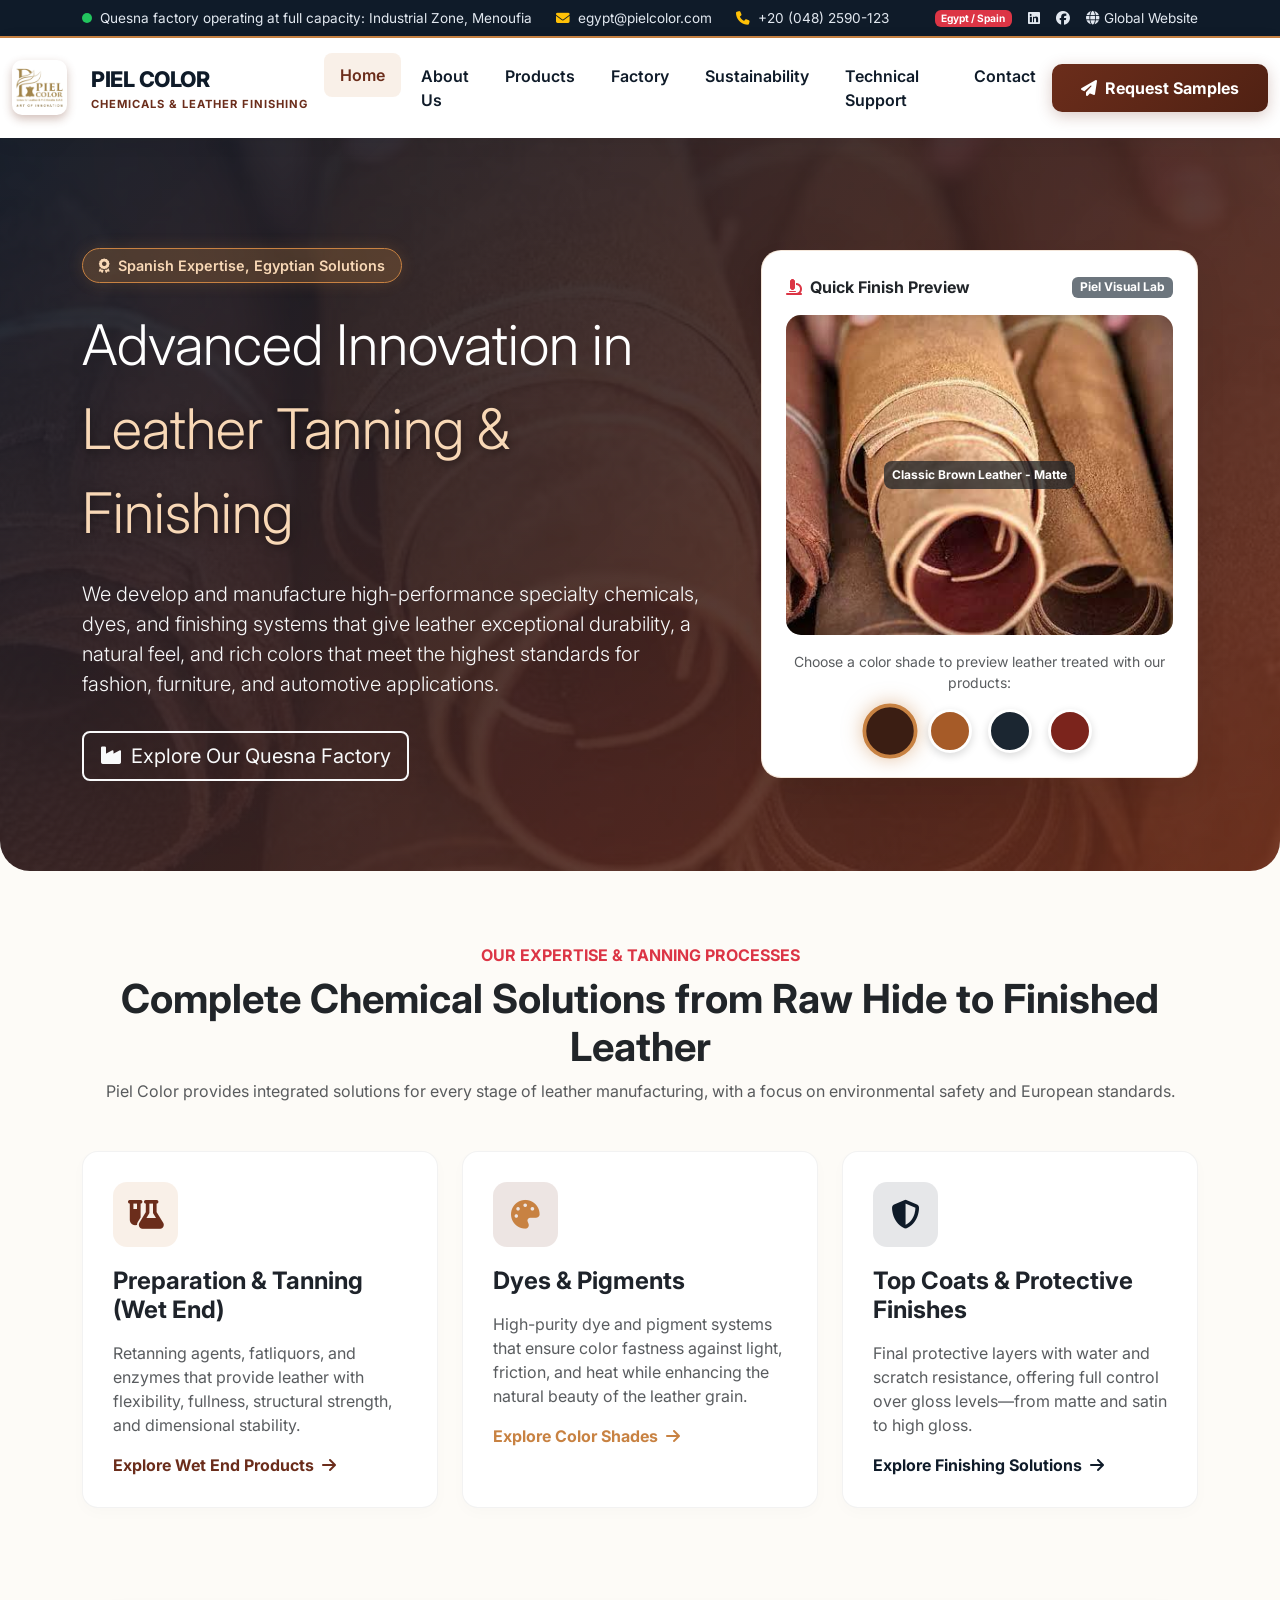
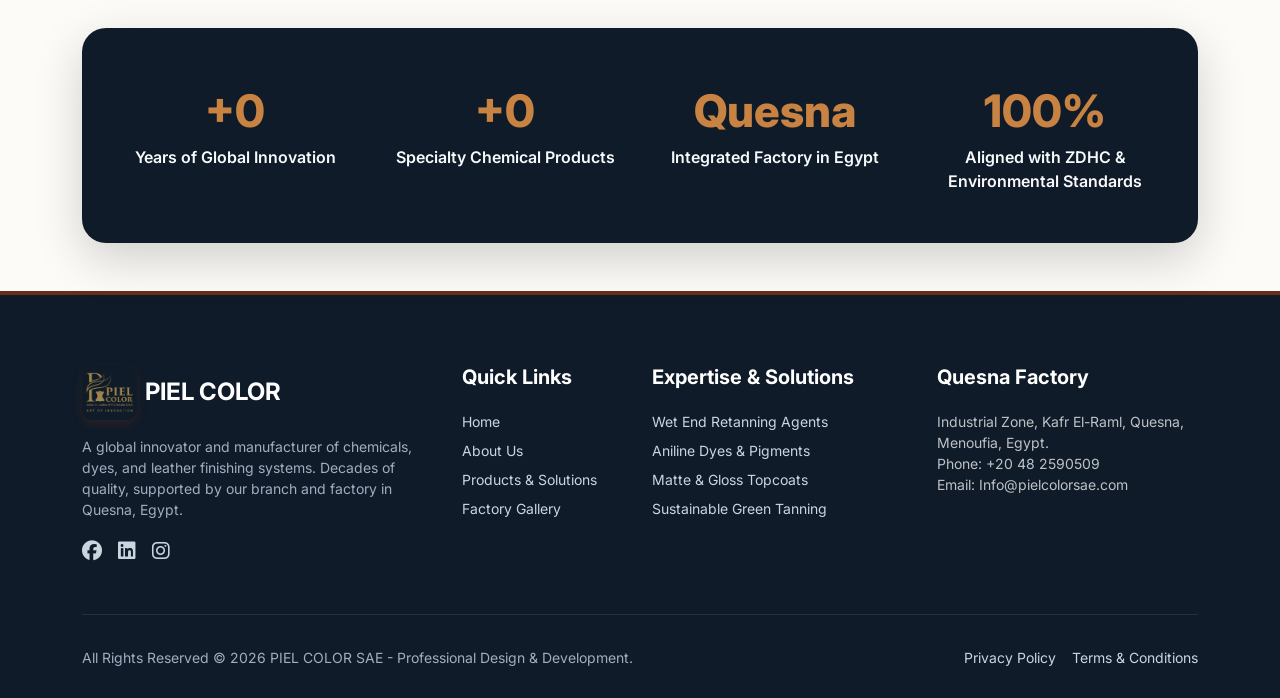
==== index.html @ 583139c1 "Publish" ====
<!DOCTYPE html>
<html lang="en" dir="ltr">
<head>
<meta charset="utf-8"/>
<meta content="width=device-width, initial-scale=1.0" name="viewport"/>
<title>PIEL COLOR | Home</title>
<!-- Bootstrap 5 RTL CSS -->
<link href="https://cdn.jsdelivr.net/npm/bootstrap@5.3.2/dist/css/bootstrap.min.css" rel="stylesheet"/>
<!-- FontAwesome 6 -->
<link href="https://cdnjs.cloudflare.com/ajax/libs/font-awesome/6.4.2/css/all.min.css" rel="stylesheet"/>
<!-- AOS Animation Library CSS -->
<link href="https://cdnjs.cloudflare.com/ajax/libs/aos/2.3.4/aos.css" rel="stylesheet"/>
<link href="Images/logo-lrg.png" rel="icon"/>
<!-- Google Fonts: Inter -->
<link href="https://fonts.googleapis.com" rel="preconnect"/>
<link crossorigin="" href="https://fonts.gstatic.com" rel="preconnect"/>
<link href="https://fonts.googleapis.com/css2?family=Inter:wght@400;500;600;700;800;900&amp;display=swap" rel="stylesheet"/>
<style>
    :root {
      --leather-mahogany: #6B2D1B;
      --leather-tan: #C88242;
      --leather-light-tan: #EEDCC8;
      --navy-dark: #0F1B29;
      --bg-cream: #FDFBF7;
      --bg-card: #FFFFFF;
      --text-dark: #1E232A;
      --text-muted: #5C6573;
    }

    body {
      font-family: 'Inter', sans-serif;
      background-color: var(--bg-cream);
      color: var(--text-dark);
      overflow-x: hidden;
    }

    h1, h2, h3, h4, h5, h6 {
      font-family: 'Inter', sans-serif;
    }

    /* Pulse & Glow Effects */
    .pulse-dot {
      display: inline-block;
      width: 10px;
      height: 10px;
      background-color: #22c55e;
      border-radius: 50%;
      box-shadow: 0 0 0 rgba(34, 197, 94, 0.4);
      animation: pulse 2s infinite;
    }

    @keyframes pulse {
      0% { box-shadow: 0 0 0 0 rgba(34, 197, 94, 0.7); }
      70% { box-shadow: 0 0 0 10px rgba(34, 197, 94, 0); }
      100% { box-shadow: 0 0 0 0 rgba(34, 197, 94, 0); }
    }

    /* Top Utility Bar */
    .top-bar {
      background-color: var(--navy-dark);
      color: #E2E8F0;
      font-size: 0.85rem;
      border-bottom: 2px solid var(--leather-tan);
    }
    .top-bar a {
      color: #E2E8F0;
      text-decoration: none;
      transition: color 0.2s;
    }
    .top-bar a:hover {
      color: var(--leather-tan);
    }

    /* Main Navbar */
    .navbar-piel {
      background-color: rgba(255, 255, 255, 0.95);
      backdrop-filter: blur(10px);
      box-shadow: 0 4px 20px rgba(0, 0, 0, 0.05);
      transition: all 0.3s ease;
    }
    .brand-icon {
      width: 55px;
      height: 55px;
      /*background: linear-gradient(135deg, var(--leather-mahogany), var(--leather-tan));*/
      border-radius: 10px;
      display: flex;
      align-items: center;
      justify-content: center;
      color: #fff;
      font-size: 1.25rem;
      box-shadow: 0 4px 10px rgba(107, 45, 27, 0.3);
      animation: float 3s ease-in-out infinite;
    }

    @keyframes float {
      0%, 100% { transform: translateY(0); }
      50% { transform: translateY(-4px); }
    }

    .brand-title {
      font-weight: 800;
      font-size: 1.35rem;
      color: var(--navy-dark);
      letter-spacing: -0.5px;
    }
    .brand-subtitle {
      font-size: 0.7rem;
      color: var(--leather-mahogany);
      font-weight: 700;
      letter-spacing: 1px;
    }

    .nav-link {
      color: var(--navy-dark) !important;
      font-weight: 600;
      padding: 0.6rem 1rem !important;
      border-radius: 8px;
      transition: all 0.2s ease;
    }
    .nav-link:hover, .nav-link.active-page {
      color: var(--leather-mahogany) !important;
      background-color: rgba(200, 130, 66, 0.12);
      transform: translateY(-1px);
    }

    /* Page Navigation Logic & Smooth Fade Transition */
    .page-section { display: block; }
    .page-section.active {
      display: block;
      opacity: 1;
      transform: translateY(0);
    }

    /* Buttons */
    .btn-leather-primary {
      background: linear-gradient(135deg, var(--leather-mahogany), #502113);
      color: #fff;
      border: none;
      font-weight: 700;
      padding: 0.75rem 1.8rem;
      border-radius: 10px;
      box-shadow: 0 4px 15px rgba(107, 45, 27, 0.25);
      transition: all 0.3s ease;
    }
    .btn-leather-primary:hover {
      background: linear-gradient(135deg, #502113, var(--leather-mahogany));
      color: #fff;
      transform: translateY(-3px) scale(1.02);
      box-shadow: 0 8px 25px rgba(107, 45, 27, 0.4);
    }

    .btn-leather-accent {
      background: linear-gradient(135deg, var(--leather-tan), #a96328);
      color: #fff;
      border: none;
      font-weight: 700;
      padding: 0.75rem 1.8rem;
      border-radius: 10px;
      box-shadow: 0 4px 15px rgba(200, 130, 66, 0.25);
      transition: all 0.3s ease;
    }
    .btn-leather-accent:hover {
      color: #fff;
      transform: translateY(-3px) scale(1.02);
      box-shadow: 0 8px 25px rgba(200, 130, 66, 0.4);
    }

    /* Hero Section */
    .hero-banner {
      background: linear-gradient(135deg, rgba(15, 27, 41, 0.93), rgba(107, 45, 27, 0.88)),
                  url('Images/Pio-Laser-10.jpeg') center/cover no-repeat;
      color: #fff;
      padding: 110px 0 90px;
      border-radius: 0 0 30px 30px;
      position: relative;
    }
    .hero-badge {
      background-color: rgba(200, 130, 66, 0.25);
      border: 1px solid var(--leather-tan);
      color: #F8D8B6;
      padding: 6px 16px;
      border-radius: 50px;
      font-size: 0.9rem;
      font-weight: 600;
      display: inline-block;
      margin-bottom: 20px;
      box-shadow: 0 0 15px rgba(200, 130, 66, 0.2);
    }

    /* Visualizer Tool */
    .visualizer-card {
      background: #FFFFFF;
      border-radius: 20px;
      border: 1px solid rgba(200, 130, 66, 0.2);
      box-shadow: 0 15px 35px rgba(0,0,0,0.06);
      overflow: hidden;
    }
    .visualizer-preview-box {
      height: 320px;
      border-radius: 15px;
      position: relative;
      display: flex;
      align-items: center;
      justify-content: center;
      transition: all 0.5s ease;
      background-size: cover;
      background-position: center;
      box-shadow: inset 0 0 50px rgba(0,0,0,0.4);
    }
    .texture-overlay {
      position: absolute;
      inset: 0;
      border-radius: 15px;
      pointer-events: none;
      mix-blend-mode: overlay;
      opacity: 0.8;
      transition: all 0.4s ease;
    }

    .swatch-btn {
      width: 44px;
      height: 44px;
      border-radius: 50%;
      border: 3px solid #fff;
      box-shadow: 0 3px 8px rgba(0,0,0,0.15);
      cursor: pointer;
      transition: transform 0.25s ease, border-color 0.25s ease, box-shadow 0.25s ease;
    }
    .swatch-btn:hover, .swatch-btn.active {
      transform: scale(1.25);
      border-color: var(--leather-tan);
      box-shadow: 0 0 15px rgba(200, 130, 66, 0.5);
    }

    /* Cards & Hover Animations */
    .custom-card {
      background: var(--bg-card);
      border-radius: 16px;
      border: 1px solid rgba(0,0,0,0.05);
      padding: 30px;
      transition: all 0.35s cubic-bezier(0.165, 0.84, 0.44, 1);
      height: 100%;
      box-shadow: 0 5px 15px rgba(0,0,0,0.02);
    }
    .custom-card:hover {
      transform: translateY(-10px) scale(1.01);
      box-shadow: 0 20px 40px rgba(107, 45, 27, 0.12);
      border-color: rgba(200, 130, 66, 0.4);
    }
    .card-icon {
      width: 65px;
      height: 65px;
      border-radius: 14px;
      background: rgba(200, 130, 66, 0.12);
      color: var(--leather-mahogany);
      display: flex;
      align-items: center;
      justify-content: center;
      font-size: 1.8rem;
      margin-bottom: 20px;
      transition: transform 0.3s ease;
    }
    .custom-card:hover .card-icon {
      transform: rotate(8deg) scale(1.1);
    }

    /* Factory Gallery Specific Styles */
    .gallery-card {
      position: relative;
      border-radius: 16px;
      overflow: hidden;
      cursor: pointer;
      box-shadow: 0 8px 25px rgba(0,0,0,0.06);
      transition: all 0.4s ease;
    }
    .gallery-card img {
      width: 100%;
      height: 260px;
      object-fit: cover;
      transition: transform 0.5s ease;
    }
    .gallery-overlay {
      position: absolute;
      inset: 0;
      background: linear-gradient(to top, rgba(15, 27, 41, 0.9), rgba(15, 27, 41, 0.2));
      opacity: 0;
      transition: opacity 0.4s ease;
      display: flex;
      flex-direction: column;
      justify-content: flex-end;
      padding: 20px;
      color: #fff;
    }
    .gallery-card:hover img {
      transform: scale(1.1);
    }
    .gallery-card:hover .gallery-overlay {
      opacity: 1;
    }

    /* Product & Gallery Filter Badges */
    .filter-btn {
      background: #EFE8DF;
      color: var(--navy-dark);
      border: none;
      padding: 8px 20px;
      border-radius: 30px;
      font-weight: 600;
      margin: 4px;
      transition: all 0.3s ease;
    }
    .filter-btn.active, .filter-btn:hover {
      background: var(--leather-mahogany);
      color: #fff;
      transform: translateY(-2px);
      box-shadow: 0 4px 12px rgba(107, 45, 27, 0.3);
    }

    /* Stats Banner */
    .stats-section {
      background: var(--navy-dark);
      color: #fff;
      border-radius: 24px;
      padding: 50px 30px;
      position: relative;
      overflow: hidden;
    }
    .stats-number {
      font-size: 2.8rem;
      font-weight: 800;
      color: var(--leather-tan);
    }

    /* Factory Location Box */
    .factory-card {
      background: linear-gradient(145deg, #ffffff, #f7f3ee);
      border-left: 6px solid var(--leather-mahogany);
      border-radius: 16px;
      padding: 35px;
      box-shadow: 0 10px 25px rgba(0,0,0,0.04);
    }

    /* Footer */
    footer {
      background-color: var(--navy-dark);
      color: #A0AEC0;
      padding-top: 70px;
      padding-bottom: 30px;
      border-top: 4px solid var(--leather-mahogany);
    }
    footer h5 {
      color: #FFFFFF;
      font-weight: 700;
      margin-bottom: 22px;
    }
    footer a {
      color: #CBD5E0;
      text-decoration: none;
      transition: color 0.2s;
    }
    footer a:hover {
      color: var(--leather-tan);
    }

    /* Toast notification */
    .toast-container {
      position: fixed;
      bottom: 25px;
      left: 25px;
      z-index: 9999;
    }
    /* ================= CERTIFICATIONS ================= */

.certifications-section {
    background: #f8f6f2;
}

.certificate-card {
    height: 100%;
    background: #fff;
    border: 1px solid #eae5dd;
    border-radius: 14px;
    overflow: hidden;
    transition: all .3s ease;
    box-shadow: 0 4px 15px rgba(0, 0, 0, .04);
}

.certificate-card:hover {
    transform: translateY(-7px);
    box-shadow: 0 12px 30px rgba(0, 0, 0, .10);
}

.certificate-image {
    position: relative;
    height: 230px;
    padding: 15px;
    display: flex;
    align-items: center;
    justify-content: center;
    background: #fff;
    overflow: hidden;
}

.certificate-image img {
    width: 100%;
    height: 100%;
    object-fit: contain;
    transition: transform .4s ease;
}

.certificate-card:hover .certificate-image img {
    transform: scale(1.04);
}

.certificate-zoom {
    position: absolute;
    inset: 0;
    margin: auto;
    width: 52px;
    height: 52px;
    border: none;
    border-radius: 50%;
    background: rgba(35, 27, 22, .88);
    color: #fff;
    font-size: 19px;
    display: flex;
    align-items: center;
    justify-content: center;
    opacity: 0;
    transform: scale(.7);
    transition: all .3s ease;
    cursor: pointer;
}

.certificate-card:hover .certificate-zoom {
    opacity: 1;
    transform: scale(1);
}

.certificate-zoom:hover {
    background: #c49a62;
    color: #211b17;
}

.certificate-info {
    padding: 16px 10px;
    text-align: center;
    border-top: 1px solid #f0ede8;
}

.certificate-info h6 {
    color: #4b3022;
    font-weight: 800;
    margin-bottom: 5px;
}

.certificate-info p {
    color: #777;
    font-size: 13px;
    margin: 0;
}

/* ================= LIGHTBOX ================= */

.certificate-lightbox {
    position: fixed;
    inset: 0;
    z-index: 99999;
    background: rgba(15, 12, 10, .94);
    display: flex;
    align-items: center;
    justify-content: center;
    padding: 40px;
    opacity: 0;
    visibility: hidden;
    transition: all .3s ease;
    cursor: zoom-out;
}

.certificate-lightbox.active {
    opacity: 1;
    visibility: visible;
}

.certificate-lightbox img {
    max-width: 90%;
    max-height: 88vh;
    object-fit: contain;
    border-radius: 5px;
    box-shadow: 0 15px 60px rgba(0, 0, 0, .4);
    transform: scale(.9);
    transition: transform .3s ease;
    cursor: default;
}

.certificate-lightbox.active img {
    transform: scale(1);
}

.lightbox-close {
    position: absolute;
    top: 22px;
    right: 28px;
    width: 45px;
    height: 45px;
    border: 1px solid rgba(255,255,255,.3);
    border-radius: 50%;
    background: rgba(255,255,255,.1);
    color: #fff;
    font-size: 22px;
    cursor: pointer;
    transition: all .3s ease;
}

.lightbox-close:hover {
    background: #c49a62;
    color: #211b17;
    transform: rotate(90deg);
}

@media (max-width: 576px) {
    .certificate-image {
        height: 170px;
        padding: 10px;
    }

    .certificate-lightbox {
        padding: 15px;
    }

    .certificate-lightbox img {
        max-width: 100%;
        max-height: 80vh;
    }

    .lightbox-close {
        top: 12px;
        right: 12px;
    }

    .certificate-zoom {
        opacity: 1;
        transform: scale(.85);
        width: 40px;
        height: 40px;
        font-size: 15px;
    }
}
  </style>
</head>
<body>
<div class="toast-container">
<div aria-atomic="true" aria-live="assertive" class="toast align-items-center text-bg-dark border-0 p-2" id="liveToast" role="alert">
<div class="d-flex">
<div class="toast-body text-white" id="toastMessage">
          Options updated successfully.
        </div>
<button aria-label="Close" class="btn-close btn-close-white me-2 m-auto" data-bs-dismiss="toast" type="button"></button>
</div>
</div>
</div>
<div class="top-bar py-2 d-none d-xl-block">
<div class="container d-flex justify-content-between align-items-center">
<div class="d-flex gap-4">
<span><i class="pulse-dot me-1"></i> Quesna factory operating at full capacity: Industrial Zone, Menoufia</span>
<span><i class="fa-solid fa-envelope text-warning me-1"></i> egypt@pielcolor.com</span>
<span><i class="fa-solid fa-phone text-warning me-1"></i> +20 (048) 2590-123</span>
</div>
<div class="d-flex gap-3 align-items-center">
<span class="badge bg-danger">Egypt / Spain</span>
<a href="#"><i class="fa-brands fa-linkedin"></i></a>
<a href="#"><i class="fa-brands fa-facebook"></i></a>
<a href="#"><i class="fa-solid fa-globe"></i> Global Website</a>
</div>
</div>
</div>
<div aria-hidden="true" class="modal fade" id="imageModal" tabindex="-1">
<div class="modal-dialog modal-dialog-centered modal-lg">
<div class="modal-content bg-dark text-white">
<div class="modal-header border-secondary">
<h5 class="modal-title fw-bold" id="imageModalTitle">Image Details</h5>
<button aria-label="Close" class="btn-close btn-close-white" data-bs-dismiss="modal" type="button"></button>
</div>
<div class="modal-body p-0 text-center">
<img alt="Enlarged view" class="img-fluid w-100 style-modal-img" id="imageModalSrc" src=""/>
<div class="p-3 bg-secondary bg-opacity-25 text-start">
<p class="mb-0 text-light opacity-90" id="imageModalDesc">Description goes here...</p>
</div>
</div>
</div>
</div>
</div>
<div aria-hidden="true" class="modal fade" id="tdsModal" tabindex="-1">
<div class="modal-dialog modal-dialog-centered">
<div class="modal-content">
<div class="modal-header bg-dark text-white">
<h5 class="modal-header-title fw-bold" id="tdsTitle">Product Technical Data Sheet</h5>
<button aria-label="Close" class="btn-close btn-close-white" data-bs-dismiss="modal" type="button"></button>
</div>
<div class="modal-body p-4">
<div class="mb-3">
<span class="badge bg-danger" id="tdsCategory">Chemical Category</span>
</div>
<p class="text-muted" id="tdsDescription">Technical product details and applications...</p>
<hr/>
<h6>Standard Specifications:</h6>
<ul class="small text-muted">
<li>Organic content: Aligned with ZDHC requirements</li>
<li>pH level: Balanced for leather processing</li>
<li>Storage: Keep in a dry place away from direct sunlight</li>
</ul>
</div>
<div class="modal-footer">
<button class="btn btn-secondary" data-bs-dismiss="modal" type="button">Close</button>
<button class="btn btn-leather-accent" onclick="showToast('Downloading TDS PDF...')" type="button">Download PDF Catalog</button>
</div>
</div>
</div>
</div>
<div class="certificate-lightbox" id="certificateLightbox">
<button aria-label="Close" class="lightbox-close" onclick="closeCertificate()" type="button">
<i class="fa-solid fa-xmark"></i>
</button>
<img alt="Certificate" id="lightboxCertificateImage" src=""/>
</div>
<script src="https://cdn.jsdelivr.net/npm/bootstrap@5.3.2/dist/js/bootstrap.bundle.min.js"></script>
<script src="https://cdnjs.cloudflare.com/ajax/libs/aos/2.3.4/aos.js"></script>
<script>
    // Initialize AOS Animations
    document.addEventListener('DOMContentLoaded', function() {
      AOS.init({
        duration: 800,
        once: true,
        easing: 'ease-out-quad'
      });
      animateCounters();
    });

    // SPA Section Navigation System with Smooth Fade
    function navigateTo(pageId) {
      const sections = document.querySelectorAll('.page-section');
      sections.forEach(sec => sec.classList.remove('active'));

      const navLinks = document.querySelectorAll('.nav-link');
      navLinks.forEach(link => link.classList.remove('active-page'));

      const targetSection = document.getElementById('page-' + pageId);
      if (targetSection) {
        targetSection.classList.add('active');
        // Refresh AOS animations for newly displayed page
        setTimeout(() => { AOS.refresh(); }, 100);
      }

      const targetNav = document.getElementById('nav-' + pageId);
      if (targetNav) {
        targetNav.classList.add('active-page');
      }

      window.scrollTo({ top: 0, behavior: 'smooth' });

      const navbarCollapse = document.getElementById('pielNavbar');
      if (navbarCollapse.classList.contains('show')) {
        const bsCollapse = new bootstrap.Collapse(navbarCollapse);
        bsCollapse.hide();
      }
    }

    // Quick Preview Swatch Update
    function updateQuickPreview(colorHex, label) {
      const previewBox = document.getElementById('quickPreviewBox');
      const labelBox = document.getElementById('quickPreviewLabel');
      previewBox.style.backgroundColor = colorHex;
      labelBox.innerText = label;
    }

    // Filter Products Catalog
    function filterProducts(category, btnElement) {
      const buttons = document.querySelectorAll('#page-products .filter-btn');
      buttons.forEach(b => b.classList.remove('active'));
      btnElement.classList.add('active');

      const items = document.querySelectorAll('.product-item');
      items.forEach(item => {
        if (category === 'all' || item.classList.contains(category)) {
          item.style.display = 'block';
        } else {
          item.style.display = 'none';
        }
      });
    }

    // Filter Factory Gallery Items
    function filterGallery(category, btnElement) {
      const buttons = document.querySelectorAll('#page-gallery .filter-btn');
      buttons.forEach(b => b.classList.remove('active'));
      btnElement.classList.add('active');

      const items = document.querySelectorAll('.gallery-item');
      items.forEach(item => {
        if (category === 'all' || item.classList.contains(category)) {
          item.style.display = 'block';
        } else {
          item.style.display = 'none';
        }
      });
    }

    // Open Factory Image Modal (Lightbox)
    function openImageModal(imgUrl, title, desc) {
      document.getElementById('imageModalTitle').innerText = title;
      document.getElementById('imageModalSrc').src = imgUrl;
      document.getElementById('imageModalDesc').innerText = desc;
      
      const modal = new bootstrap.Modal(document.getElementById('imageModal'));
      modal.show();
    }

    // Open TDS Modal
    function openTdsModal(title, category, description) {
      document.getElementById('tdsTitle').innerText = 'Product Technical Data Sheet (TDS): ' + title;
      document.getElementById('tdsCategory').innerText = category;
      document.getElementById('tdsDescription').innerText = description;
      
      const modal = new bootstrap.Modal(document.getElementById('tdsModal'));
      modal.show();
    }



    function selectColor(element) {
      document.querySelectorAll('#colorSwatches .swatch-btn').forEach(btn => btn.classList.remove('active'));
      element.classList.add('active');
      
      currentSelectedColorHex = element.getAttribute('data-color');
      currentSelectedColorName = element.getAttribute('data-color-name');
      document.getElementById('selectedColorName').innerText = currentSelectedColorName;

      updateVisualizer();
    }

    function updateVisualizer() {
      const appSelect = document.getElementById('appSelect');
      const appText = appSelect.options[appSelect.selectedIndex].text;
      
      const finishType = document.querySelector('input[name="finishType"]:checked').value;
      
      const mainBox = document.getElementById('mainVisualizerBox');
      const overlay = document.getElementById('visualizerOverlay');
      const tag = document.getElementById('previewTag');
      const titleDisplay = document.getElementById('visualizerTitleDisplay');
      const descDisplay = document.getElementById('visualizerDescDisplay');
      const recipeList = document.getElementById('recommendedRecipe');

      mainBox.style.backgroundColor = currentSelectedColorHex;

      if (finishType === 'matte') {
        overlay.style.background = 'linear-gradient(135deg, rgba(0,0,0,0.2), rgba(0,0,0,0.5))';
        tag.innerText = appText + ' - Matte';
        descDisplay.innerText = 'Treated with AQUADERM MATT to create a smooth, velvety leather surface with fingerprint resistance.';
        recipeList.innerHTML = `
          <li>Dye: PIELCOLOR DYE HIGH-PENETRATION</li>
          <li>Topcoat: AQUADERM MATT COAT 50</li>
          <li>Note: Excellent abrasion protection.</li>
        `;
      } else if (finishType === 'satin') {
        overlay.style.background = 'linear-gradient(135deg, rgba(255,255,255,0.15), rgba(0,0,0,0.3))';
        tag.innerText = appText + ' - Natural Satin';
        descDisplay.innerText = 'Treated with SATIN-FINISH B-20 to provide a refined natural feel with a soft light reflection.';
        recipeList.innerHTML = `
          <li>Dye: PIELCOLOR ANILINE DYE</li>
          <li>Topcoat: SATIN-FINISH B-20</li>
          <li>Note: A natural, organic appearance for premium leather.</li>
        `;
      } else if (finishType === 'gloss') {
        overlay.style.background = 'linear-gradient(135deg, rgba(255,255,255,0.45), rgba(0,0,0,0.1))';
        tag.innerText = appText + ' - High Gloss';
        descDisplay.innerText = 'Treated with HIGH-GLOSS POLYURETHANE to deliver a crystal-like shine for footwear and handbags.';
        recipeList.innerHTML = `
          <li>Dye: PIELCOLOR HIGH-COVER PIGMENT</li>
          <li>Topcoat: PIEL-GLOSS FINISH HIGH</li>
          <li>Note: Exceptional gloss without cracking.</li>
        `;
      }

      titleDisplay.innerText = 'Leather ' + appText.split(' ')[0] + ' - ' + currentSelectedColorName;
    }

    // Counter Animation Logic for Stats Banner
    function animateCounters() {
      const counters = document.querySelectorAll('.stats-number[data-target]');
      counters.forEach(counter => {
        const target = +counter.getAttribute('data-target');
        let count = 0;
        const speed = target / 50;
        const updateCount = () => {
          count += speed;
          if (count < target) {
            counter.innerText = '+' + Math.ceil(count);
            setTimeout(updateCount, 30);
          } else {
            counter.innerText = '+' + target;
          }
        };
        updateCount();
      });
    }

    // Form Submission Handler
    function handleFormSubmit(e) {
      e.preventDefault();
      showToast('Thank you for contacting us! Your request has been successfully sent to the Quesna factory technical support team. We will contact you soon.');
      document.getElementById('contactForm').reset();
    }

    // Show Toast Notification
    function showToast(message) {
      document.getElementById('toastMessage').innerText = message;
      const toastEl = document.getElementById('liveToast');
      const toast = new bootstrap.Toast(toastEl);
      toast.show();
    }

    function openCertificate(button) {
    const image = button.closest('.certificate-image').querySelector('img');

    const lightbox = document.getElementById('certificateLightbox');
    const lightboxImage = document.getElementById('lightboxCertificateImage');

    lightboxImage.src = image.src;
    lightboxImage.alt = image.alt;

    lightbox.classList.add('active');
    document.body.style.overflow = 'hidden';
}

function closeCertificate() {
    const lightbox = document.getElementById('certificateLightbox');

    lightbox.classList.remove('active');
    document.body.style.overflow = '';
}

// Close when clicking outside the image
document.getElementById('certificateLightbox').addEventListener('click', function (e) {
    if (e.target === this) {
        closeCertificate();
    }
});

// Close using ESC key
document.addEventListener('keydown', function (e) {
    if (e.key === 'Escape') {
        closeCertificate();
    }
});
  </script>
<nav class="navbar navbar-expand-xl navbar-piel sticky-top py-3">
<div class="container-fluid">
<a class="navbar-brand d-flex align-items-center gap-4" href="index.html">
<div class="brand-icon">
<img src="Images/logo-lrg.png" style="width: 55px; height: auto;"/>
</div>
<div class="brand-text">
<div class="brand-title">PIEL COLOR</div>
<div class="brand-subtitle">CHEMICALS &amp; LEATHER FINISHING</div>
</div>
</a>
<button class="navbar-toggler border-0" data-bs-target="#pielNavbar" data-bs-toggle="collapse" type="button">
<span class="navbar-toggler-icon"></span>
</button>
<div class="collapse navbar-collapse" id="pielNavbar">
<ul class="navbar-nav mx-auto mb-2 mb-lg-0 gap-1">
<li class="nav-item">
<a class="nav-link active-page" href="index.html" id="nav-home"  >Home</a>
</li>
<li class="nav-item">
<a class="nav-link" href="about.html" id="nav-about" >About Us</a>
</li>
<li class="nav-item">
<a class="nav-link" href="Our-products.html" id="nav-products" >Products</a>
</li>
<li class="nav-item">
<a class="nav-link" href="gallery.html" id="nav-gallery" >Factory</a>
</li>
<li class="nav-item">
<a class="nav-link" href="sustainability.html" id="nav-sustainability" >Sustainability</a>
</li>
<li class="nav-item">
<a class="nav-link" href="support.html" id="nav-support" >Technical Support</a>
</li>
<li class="nav-item">
<a class="nav-link" href="contact.html" id="nav-contact" >Contact</a>
</li>
</ul>
<div>
<a class="btn btn-leather-primary text-nowrap" href="contact.html" >
<i class="fa-solid fa-paper-plane me-1"></i> Request Samples
</a>
</div>
</div>
</div>
</nav>
<div class="page-section" id="page-home">
<!-- Hero Banner -->
<section class="hero-banner">
<div class="container">
<div class="row align-items-center g-5">
<div class="col-lg-7" data-aos="fade-left" data-aos-duration="1000">
<span class="hero-badge">
<i class="fa-solid fa-award me-1"></i> Spanish Expertise, Egyptian Solutions
            </span>
<h1 class="display-4 fw-extrabold mb-4 lh-base">
              Advanced Innovation in <span style="color: #F8D8B6; text-shadow: 0 2px 10px rgba(0,0,0,0.5);">Leather Tanning &amp; Finishing</span>
</h1>
<p class="lead text-light mb-4 opacity-90 fs-5">
              We develop and manufacture high-performance specialty chemicals, dyes, and finishing systems that give leather exceptional durability, a natural feel, and rich colors that meet the highest standards for fashion, furniture, and automotive applications.
            </p>
<div class="d-flex flex-wrap gap-3 pt-2">
<!--<button class="btn btn-leather-accent btn-lg" onclick="window.location.href='visualizer.html'">
                <i class="fa-solid fa-wand-magic-sparkles me-2"></i>Explore the Color & Effects Lab
              </button>-->
<button class="btn btn-outline-light btn-lg rounded-3 border-2" onclick="window.location.href='gallery.html'">
<i class="fa-solid fa-industry me-2"></i>Explore Our Quesna Factory
              </button>
</div>
</div>
<div class="col-lg-5" data-aos="fade-right" data-aos-duration="1000">
<div class="visualizer-card p-4 text-center">
<div class="d-flex justify-content-between align-items-center mb-3">
<span class="fw-bold text-dark"><i class="fa-solid fa-microscope text-danger me-1"></i> Quick Finish Preview</span>
<span class="badge bg-secondary">Piel Visual Lab</span>
</div>
<div class="visualizer-preview-box mb-3" id="quickPreviewBox" style="background-image: url('Images/Pio-Laser-10.jpeg');">
<div class="badge bg-dark bg-opacity-75 p-2 rounded-3 text-white" id="quickPreviewLabel">Classic Brown Leather - Matte</div>
</div>
<p class="small text-muted mb-3">Choose a color shade to preview leather treated with our products:</p>
<div class="d-flex justify-content-center gap-3">
<div class="swatch-btn active" onclick="updateQuickPreview('#3B1E13', 'Dark Espresso')" style="background: #3B1E13;" title="Dark Espresso"></div>
<div class="swatch-btn" onclick="updateQuickPreview('#A65B28', 'Camel Tan')" style="background: #A65B28;" title="Camel Tan"></div>
<div class="swatch-btn" onclick="updateQuickPreview('#1B2631', 'Premium Carbon Black')" style="background: #1B2631;" title="Premium Carbon Black"></div>
<div class="swatch-btn" onclick="updateQuickPreview('#7B241C', 'Luxury Burgundy')" style="background: #7B241C;" title="Luxury Burgundy"></div>
</div>
</div>
</div>
</div>
</div>
</section>
<!-- Core Specializations -->
<section class="py-5">
<div class="container py-4">
<div class="text-center max-w-700 mx-auto mb-5" data-aos="fade-up">
<span class="text-uppercase fw-bold text-danger">Our Expertise &amp; Tanning Processes</span>
<h2 class="fw-bold display-6 text-dark mt-2">Complete Chemical Solutions from Raw Hide to Finished Leather</h2>
<p class="text-muted fs-6">Piel Color provides integrated solutions for every stage of leather manufacturing, with a focus on environmental safety and European standards.</p>
</div>
<div class="row g-4">
<div class="col-md-4" data-aos="fade-up" data-aos-delay="100">
<div class="custom-card">
<div class="card-icon">
<i class="fa-solid fa-flask-vial"></i>
</div>
<h4 class="fw-bold mb-3">Preparation &amp; Tanning (Wet End)</h4>
<p class="text-muted leading-relaxed">
                Retanning agents, fatliquors, and enzymes that provide leather with flexibility, fullness, structural strength, and dimensional stability.
              </p>
<a class="fw-bold text-decoration-none" href="#" onclick="window.location.href='products.html'" style="color: var(--leather-mahogany);">
                Explore Wet End Products <i class="fa-solid fa-arrow-right ms-1"></i>
</a>
</div>
</div>
<div class="col-md-4" data-aos="fade-up" data-aos-delay="200">
<div class="custom-card">
<div class="card-icon" style="background: rgba(107, 45, 27, 0.12); color: var(--leather-tan);">
<i class="fa-solid fa-palette"></i>
</div>
<h4 class="fw-bold mb-3">Dyes &amp; Pigments</h4>
<p class="text-muted leading-relaxed">
                High-purity dye and pigment systems that ensure color fastness against light, friction, and heat while enhancing the natural beauty of the leather grain.
              </p>
<a class="fw-bold text-decoration-none" href="#" onclick="window.location.href='products.html'" style="color: var(--leather-tan);">
                Explore Color Shades <i class="fa-solid fa-arrow-right ms-1"></i>
</a>
</div>
</div>
<div class="col-md-4" data-aos="fade-up" data-aos-delay="300">
<div class="custom-card">
<div class="card-icon" style="background: rgba(15, 27, 41, 0.1); color: var(--navy-dark);">
<i class="fa-solid fa-shield-halved"></i>
</div>
<h4 class="fw-bold mb-3">Top Coats &amp; Protective Finishes</h4>
<p class="text-muted leading-relaxed">
                Final protective layers with water and scratch resistance, offering full control over gloss levels—from matte and satin to high gloss.
              </p>
<a class="fw-bold text-decoration-none" href="#" onclick="window.location.href='products.html'" style="color: var(--navy-dark);">
                Explore Finishing Solutions <i class="fa-solid fa-arrow-right ms-1"></i>
</a>
</div>
</div>
</div>
</div>
</section>
<!-- Stats Section -->
<section class="container my-5" data-aos="zoom-in">
<div class="stats-section shadow-lg">
<div class="row text-center g-4">
<div class="col-md-3 col-6">
<div class="stats-number" data-target="40">+0</div>
<div class="text-light fw-semibold">Years of Global Innovation</div>
</div>
<div class="col-md-3 col-6">
<div class="stats-number" data-target="600">+0</div>
<div class="text-light fw-semibold">Specialty Chemical Products</div>
</div>
<div class="col-md-3 col-6">
<div class="stats-number">Quesna</div>
<div class="text-light fw-semibold">Integrated Factory in Egypt</div>
</div>
<div class="col-md-3 col-6">
<div class="stats-number">100%</div>
<div class="text-light fw-semibold">Aligned with ZDHC &amp; Environmental Standards</div>
</div>
</div>
</div>
</section>
</div>
<footer>
<div class="container">
<div class="row g-4 mb-5">
<div class="col-lg-4">
<div class="d-flex align-items-center gap-2 mb-3">
<div class="brand-icon">
<img src="Images/logo-lrg.png" style="width: 55px; height: auto;"/>
</div>
<span class="fs-4 fw-bold text-white">PIEL COLOR</span>
</div>
<p class="small leading-relaxed mb-3">
            A global innovator and manufacturer of chemicals, dyes, and leather finishing systems. Decades of quality, supported by our branch and factory in Quesna, Egypt.
          </p>
<div class="d-flex gap-3 fs-5">
<a href="#"><i class="fa-brands fa-facebook"></i></a>
<a href="#"><i class="fa-brands fa-linkedin"></i></a>
<a href="#"><i class="fa-brands fa-instagram"></i></a>
</div>
</div>
<div class="col-lg-2 col-6">
<h5>Quick Links</h5>
<ul class="list-unstyled d-flex flex-column gap-2 small">
<li><a href="#" onclick="navigateTo('home')">Home</a></li>
<li><a href="#" onclick="navigateTo('about')">About Us</a></li>
<li><a href="#" onclick="navigateTo('products')">Products &amp; Solutions</a></li>
<li><a href="#" onclick="navigateTo('gallery')">Factory Gallery</a></li>
</ul>
</div>
<div class="col-lg-3 col-6">
<h5>Expertise &amp; Solutions</h5>
<ul class="list-unstyled d-flex flex-column gap-2 small">
<li><a href="#" onclick="navigateTo('products')">Wet End Retanning Agents</a></li>
<li><a href="#" onclick="navigateTo('products')">Aniline Dyes &amp; Pigments</a></li>
<li><a href="#" onclick="navigateTo('products')">Matte &amp; Gloss Topcoats</a></li>
<li><a href="#" onclick="navigateTo('sustainability')">Sustainable Green Tanning</a></li>
</ul>
</div>
<div class="col-lg-3">
<h5>Quesna Factory</h5>
<p class="small text-light opacity-75">
            Industrial Zone, Kafr El-Raml, Quesna, Menoufia, Egypt.<br/>
            Phone: +20 48 2590509<br/>
            Email: Info@pielcolorsae.com
          </p>
</div>
</div>
<hr class="border-secondary"/>
<div class="d-flex flex-column flex-md-row justify-content-between align-items-center small pt-3">
<div>All Rights Reserved © 2026 PIEL COLOR SAE - Professional Design &amp; Development.</div>
<div class="d-flex gap-3 mt-2 mt-md-0">
<a href="#">Privacy Policy</a>
<a href="#">Terms &amp; Conditions</a>
</div>
</div>
</div>
</footer>
<div class="certificate-lightbox" id="certificateLightbox">
<button aria-label="Close" class="lightbox-close" onclick="closeCertificate()" type="button">
<i class="fa-solid fa-xmark"></i>
</button>
<img alt="Certificate" id="lightboxCertificateImage" src=""/>
</div><script src="https://cdn.jsdelivr.net/npm/bootstrap@5.3.2/dist/js/bootstrap.bundle.min.js"></script><script src="https://cdnjs.cloudflare.com/ajax/libs/aos/2.3.4/aos.js"></script><script>
    // Initialize AOS Animations
    document.addEventListener('DOMContentLoaded', function() {
      AOS.init({
        duration: 800,
        once: true,
        easing: 'ease-out-quad'
      });
      animateCounters();
    });

    // Multi-page navigation: each section now has its own HTML document.
    function navigateTo(pageId) {
      const routes = {'home': 'index.html', 'about': 'about.html', 'products': 'products.html', 'visualizer': 'visualizer.html', 'gallery': 'gallery.html', 'sustainability': 'sustainability.html', 'support': 'support.html', 'contact': 'contact.html'};
      if (routes[pageId]) window.location.href = routes[pageId];
    }

    // Quick Preview Swatch Update
    function updateQuickPreview(colorHex, label) {
      const previewBox = document.getElementById('quickPreviewBox');
      const labelBox = document.getElementById('quickPreviewLabel');
      previewBox.style.backgroundColor = colorHex;
      labelBox.innerText = label;
    }

    // Filter Products Catalog
    function filterProducts(category, btnElement) {
      const buttons = document.querySelectorAll('#page-products .filter-btn');
      buttons.forEach(b => b.classList.remove('active'));
      btnElement.classList.add('active');

      const items = document.querySelectorAll('.product-item');
      items.forEach(item => {
        if (category === 'all' || item.classList.contains(category)) {
          item.style.display = 'block';
        } else {
          item.style.display = 'none';
        }
      });
    }

    // Filter Factory Gallery Items
    function filterGallery(category, btnElement) {
      const buttons = document.querySelectorAll('#page-gallery .filter-btn');
      buttons.forEach(b => b.classList.remove('active'));
      btnElement.classList.add('active');

      const items = document.querySelectorAll('.gallery-item');
      items.forEach(item => {
        if (category === 'all' || item.classList.contains(category)) {
          item.style.display = 'block';
        } else {
          item.style.display = 'none';
        }
      });
    }

    // Open Factory Image Modal (Lightbox)
    function openImageModal(imgUrl, title, desc) {
      document.getElementById('imageModalTitle').innerText = title;
      document.getElementById('imageModalSrc').src = imgUrl;
      document.getElementById('imageModalDesc').innerText = desc;
      
      const modal = new bootstrap.Modal(document.getElementById('imageModal'));
      modal.show();
    }

    // Open TDS Modal
    function openTdsModal(title, category, description) {
      document.getElementById('tdsTitle').innerText = 'Product Technical Data Sheet (TDS): ' + title;
      document.getElementById('tdsCategory').innerText = category;
      document.getElementById('tdsDescription').innerText = description;
      
      const modal = new bootstrap.Modal(document.getElementById('tdsModal'));
      modal.show();
    }

    // Leather Visualizer Lab Logic
    let currentSelectedColorHex = '#4A2311';
    let currentSelectedColorName = 'Dark Chocolate Brown';

    function selectColor(element) {
      document.querySelectorAll('#colorSwatches .swatch-btn').forEach(btn => btn.classList.remove('active'));
      element.classList.add('active');
      
      currentSelectedColorHex = element.getAttribute('data-color');
      currentSelectedColorName = element.getAttribute('data-color-name');
      document.getElementById('selectedColorName').innerText = currentSelectedColorName;

      updateVisualizer();
    }

    function updateVisualizer() {
      const appSelect = document.getElementById('appSelect');
      const appText = appSelect.options[appSelect.selectedIndex].text;
      
      const finishType = document.querySelector('input[name="finishType"]:checked').value;
      
      const mainBox = document.getElementById('mainVisualizerBox');
      const overlay = document.getElementById('visualizerOverlay');
      const tag = document.getElementById('previewTag');
      const titleDisplay = document.getElementById('visualizerTitleDisplay');
      const descDisplay = document.getElementById('visualizerDescDisplay');
      const recipeList = document.getElementById('recommendedRecipe');

      mainBox.style.backgroundColor = currentSelectedColorHex;

      if (finishType === 'matte') {
        overlay.style.background = 'linear-gradient(135deg, rgba(0,0,0,0.2), rgba(0,0,0,0.5))';
        tag.innerText = appText + ' - Matte';
        descDisplay.innerText = 'Treated with AQUADERM MATT to create a smooth, velvety leather surface with fingerprint resistance.';
        recipeList.innerHTML = `
          <li>Dye: PIELCOLOR DYE HIGH-PENETRATION</li>
          <li>Topcoat: AQUADERM MATT COAT 50</li>
          <li>Note: Excellent abrasion protection.</li>
        `;
      } else if (finishType === 'satin') {
        overlay.style.background = 'linear-gradient(135deg, rgba(255,255,255,0.15), rgba(0,0,0,0.3))';
        tag.innerText = appText + ' - Natural Satin';
        descDisplay.innerText = 'Treated with SATIN-FINISH B-20 to provide a refined natural feel with a soft light reflection.';
        recipeList.innerHTML = `
          <li>Dye: PIELCOLOR ANILINE DYE</li>
          <li>Topcoat: SATIN-FINISH B-20</li>
          <li>Note: A natural, organic appearance for premium leather.</li>
        `;
      } else if (finishType === 'gloss') {
        overlay.style.background = 'linear-gradient(135deg, rgba(255,255,255,0.45), rgba(0,0,0,0.1))';
        tag.innerText = appText + ' - High Gloss';
        descDisplay.innerText = 'Treated with HIGH-GLOSS POLYURETHANE to deliver a crystal-like shine for footwear and handbags.';
        recipeList.innerHTML = `
          <li>Dye: PIELCOLOR HIGH-COVER PIGMENT</li>
          <li>Topcoat: PIEL-GLOSS FINISH HIGH</li>
          <li>Note: Exceptional gloss without cracking.</li>
        `;
      }

      titleDisplay.innerText = 'Leather ' + appText.split(' ')[0] + ' - ' + currentSelectedColorName;
    }

    // Counter Animation Logic for Stats Banner
    function animateCounters() {
      const counters = document.querySelectorAll('.stats-number[data-target]');
      counters.forEach(counter => {
        const target = +counter.getAttribute('data-target');
        let count = 0;
        const speed = target / 50;
        const updateCount = () => {
          count += speed;
          if (count < target) {
            counter.innerText = '+' + Math.ceil(count);
            setTimeout(updateCount, 30);
          } else {
            counter.innerText = '+' + target;
          }
        };
        updateCount();
      });
    }

    // Form Submission Handler
    function handleFormSubmit(e) {
      e.preventDefault();
      showToast('Thank you for contacting us! Your request has been successfully sent to the Quesna factory technical support team. We will contact you soon.');
      document.getElementById('contactForm').reset();
    }

    // Show Toast Notification
    function showToast(message) {
      const messageEl = document.getElementById('toastMessage');
      if (!messageEl) return;
      messageEl.innerText = message;
      const toastEl = document.getElementById('liveToast');
      const toast = new bootstrap.Toast(toastEl);
      toast.show();
    }

    function openCertificate(button) {
    const image = button.closest('.certificate-image').querySelector('img');

    const lightbox = document.getElementById('certificateLightbox');
    const lightboxImage = document.getElementById('lightboxCertificateImage');

    lightboxImage.src = image.src;
    lightboxImage.alt = image.alt;

    lightbox.classList.add('active');
    document.body.style.overflow = 'hidden';
}

function closeCertificate() {
    const lightbox = document.getElementById('certificateLightbox');

    lightbox.classList.remove('active');
    document.body.style.overflow = '';
}

// Close when clicking outside the image
document.getElementById('certificateLightbox')?.addEventListener('click', function (e) {
    if (e.target === this) {
        closeCertificate();
    }
});

// Close using ESC key
document.addEventListener('keydown', function (e) {
    if (e.key === 'Escape') {
        closeCertificate();
    }
});
  </script>
</body>
</html>
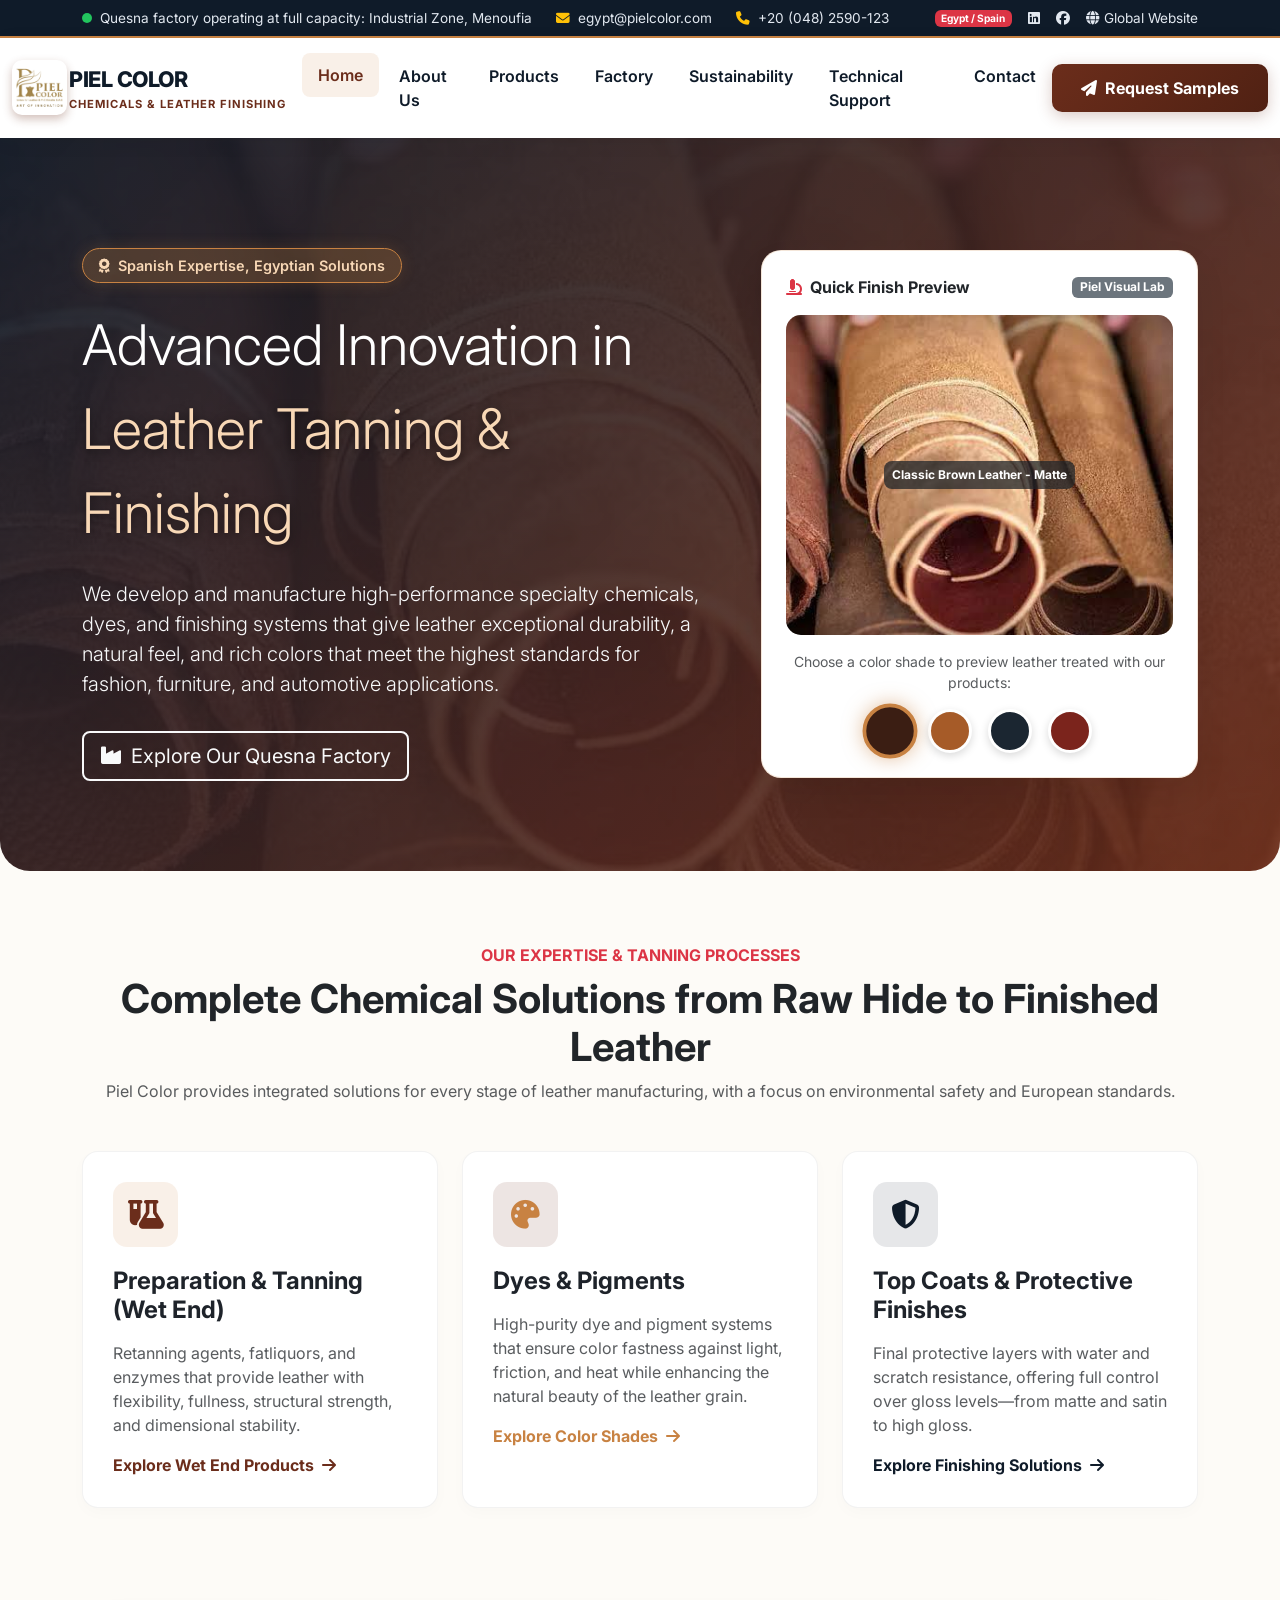
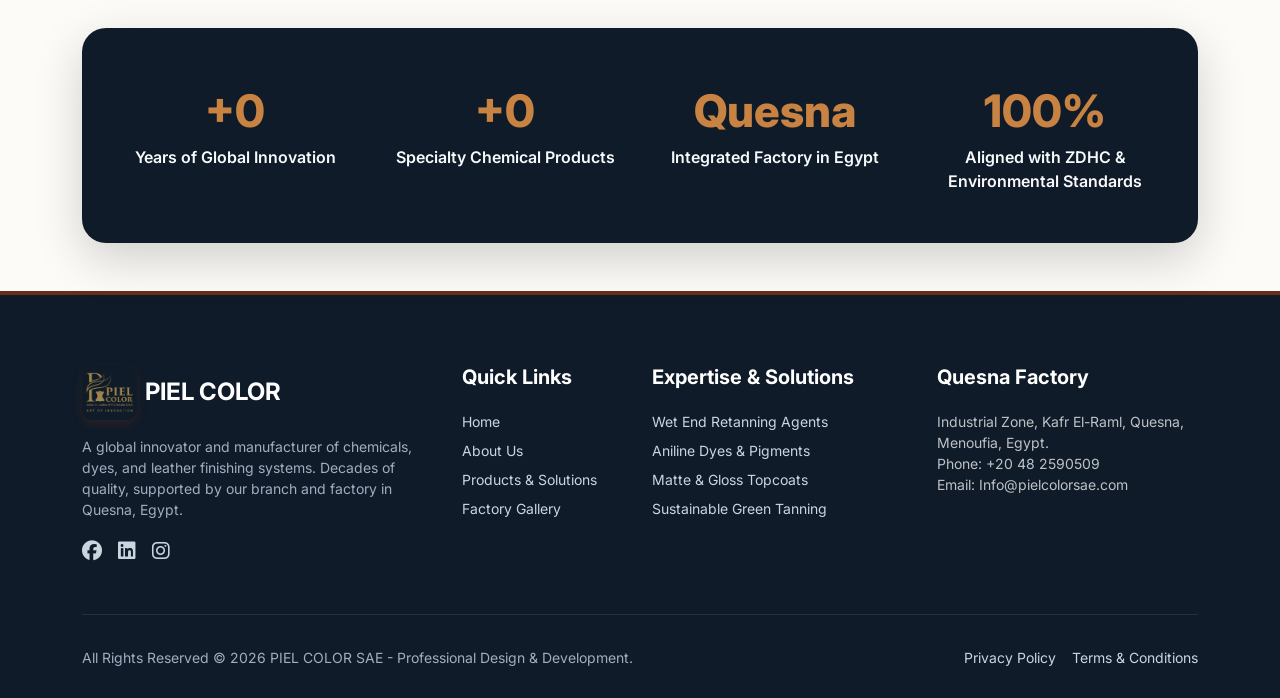
==== commit ca574ecc: "@" ====
--- a/index.html
+++ b/index.html
@@ -856,7 +856,7 @@
   </script>
 <nav class="navbar navbar-expand-xl navbar-piel sticky-top py-3">
 <div class="container-fluid">
-<a class="navbar-brand d-flex align-items-center gap-4" href="index.html">
+<a class="navbar-brand d-flex align-items-center " style="gap:2px" href="index.html">
 <div class="brand-icon">
 <img src="Images/logo-lrg.png" style="width: 55px; height: auto;"/>
 </div>
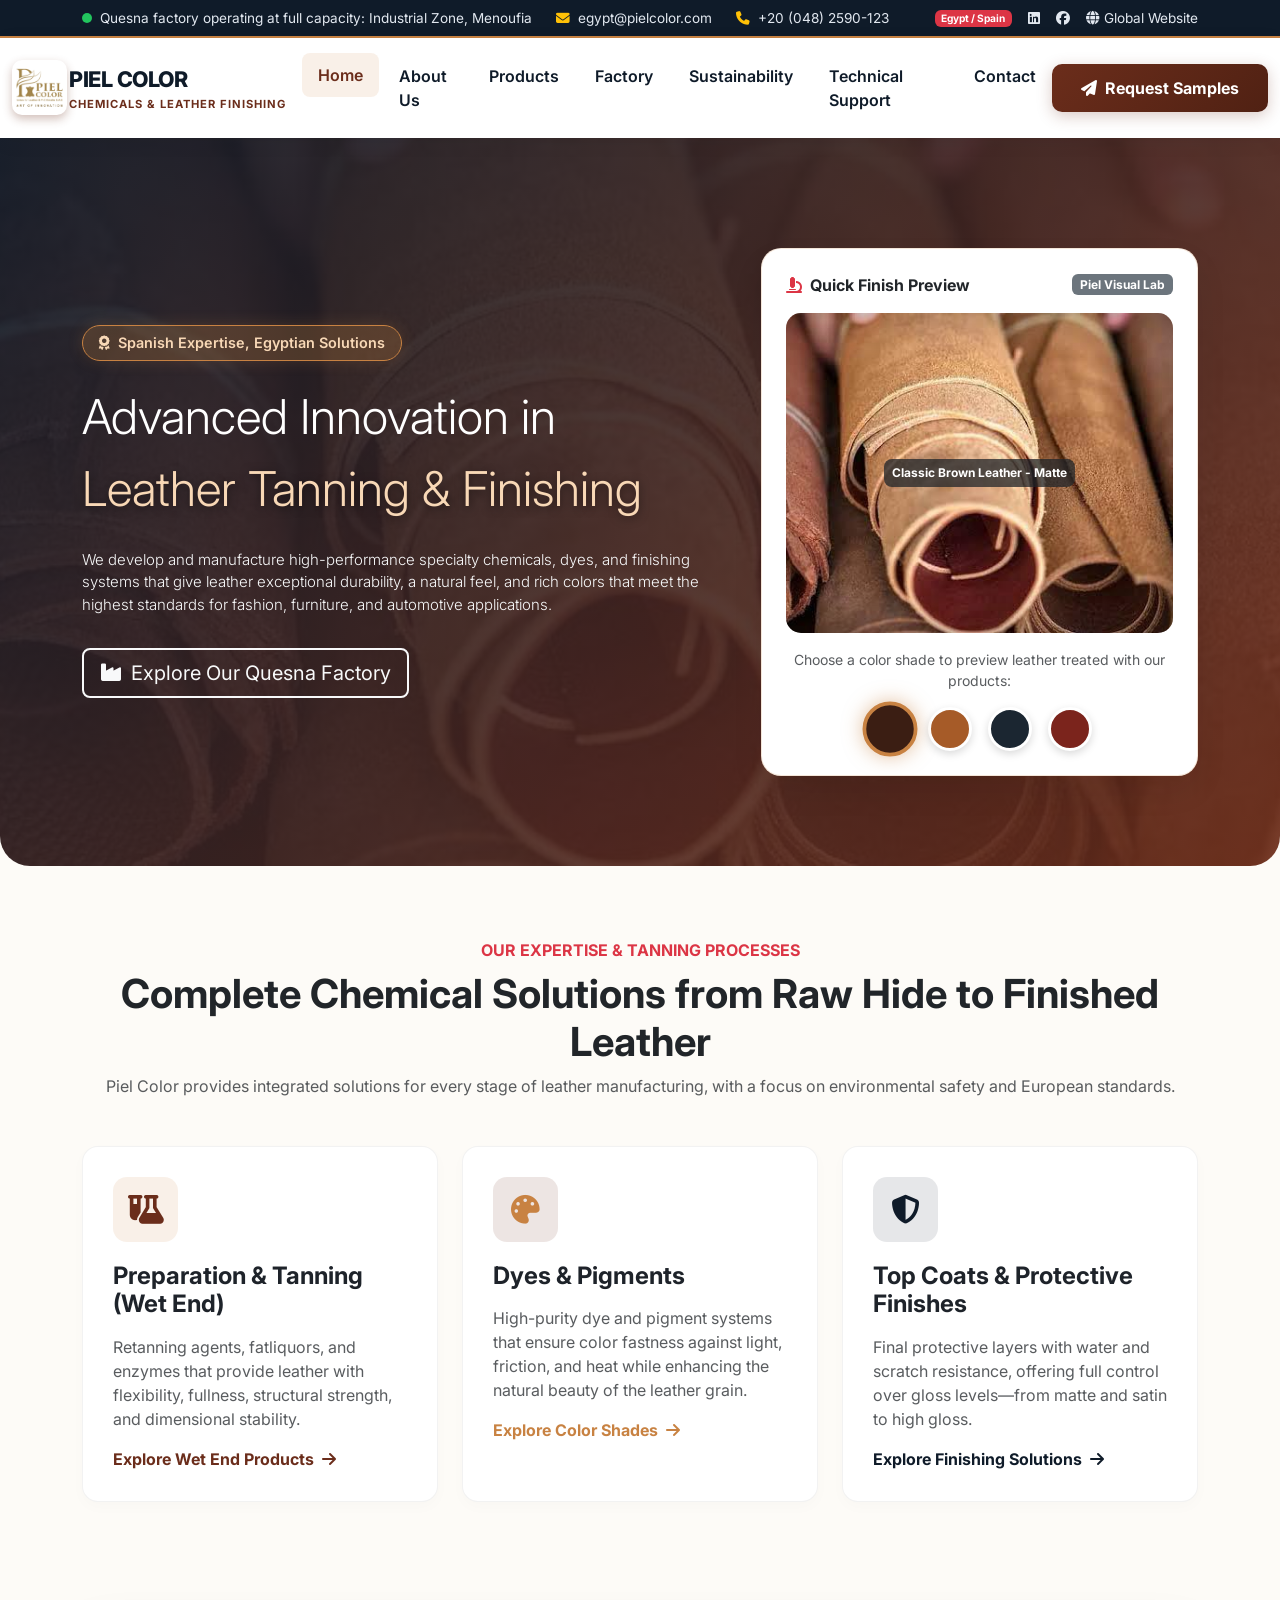
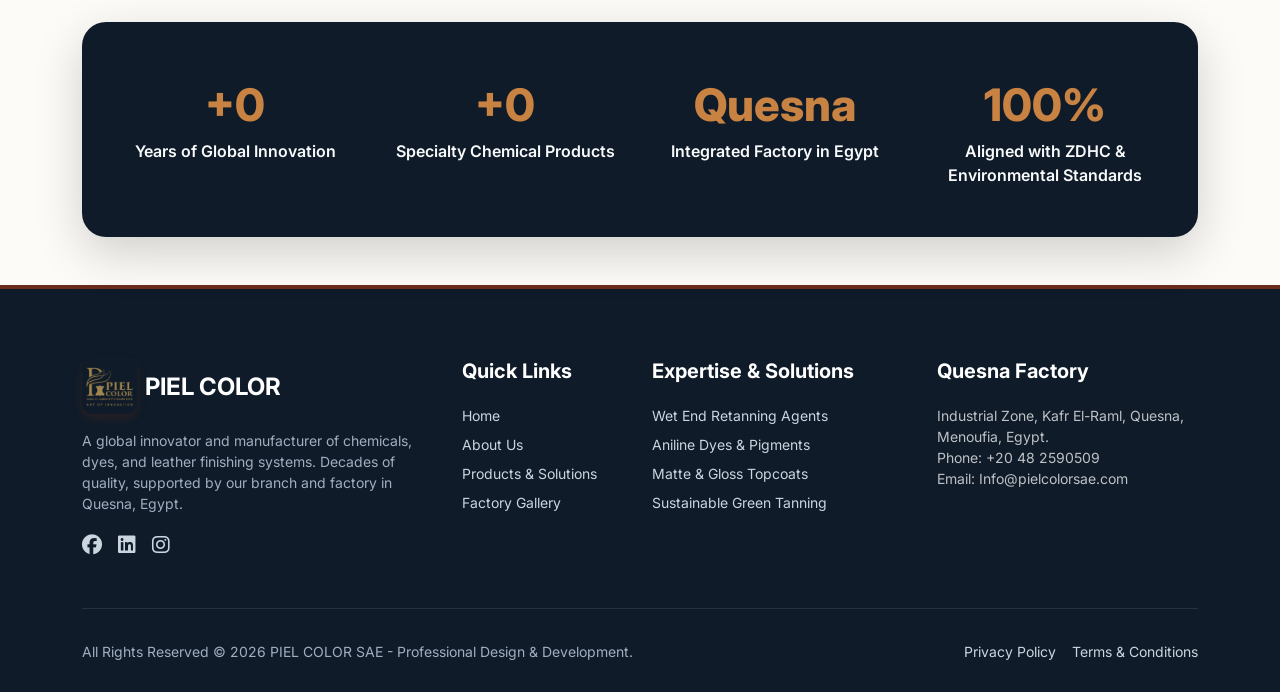
==== commit 47b055a1: "@" ====
--- a/index.html
+++ b/index.html
@@ -909,10 +909,10 @@
 <span class="hero-badge">
 <i class="fa-solid fa-award me-1"></i> Spanish Expertise, Egyptian Solutions
             </span>
-<h1 class="display-4 fw-extrabold mb-4 lh-base">
+<h1 class="display-5 fw-extrabold mb-4 lh-base">
               Advanced Innovation in <span style="color: #F8D8B6; text-shadow: 0 2px 10px rgba(0,0,0,0.5);">Leather Tanning &amp; Finishing</span>
 </h1>
-<p class="lead text-light mb-4 opacity-90 fs-5">
+<p class="lead text-light mb-4 opacity-90" style="font-size: 15px;">
               We develop and manufacture high-performance specialty chemicals, dyes, and finishing systems that give leather exceptional durability, a natural feel, and rich colors that meet the highest standards for fashion, furniture, and automotive applications.
             </p>
 <div class="d-flex flex-wrap gap-3 pt-2">
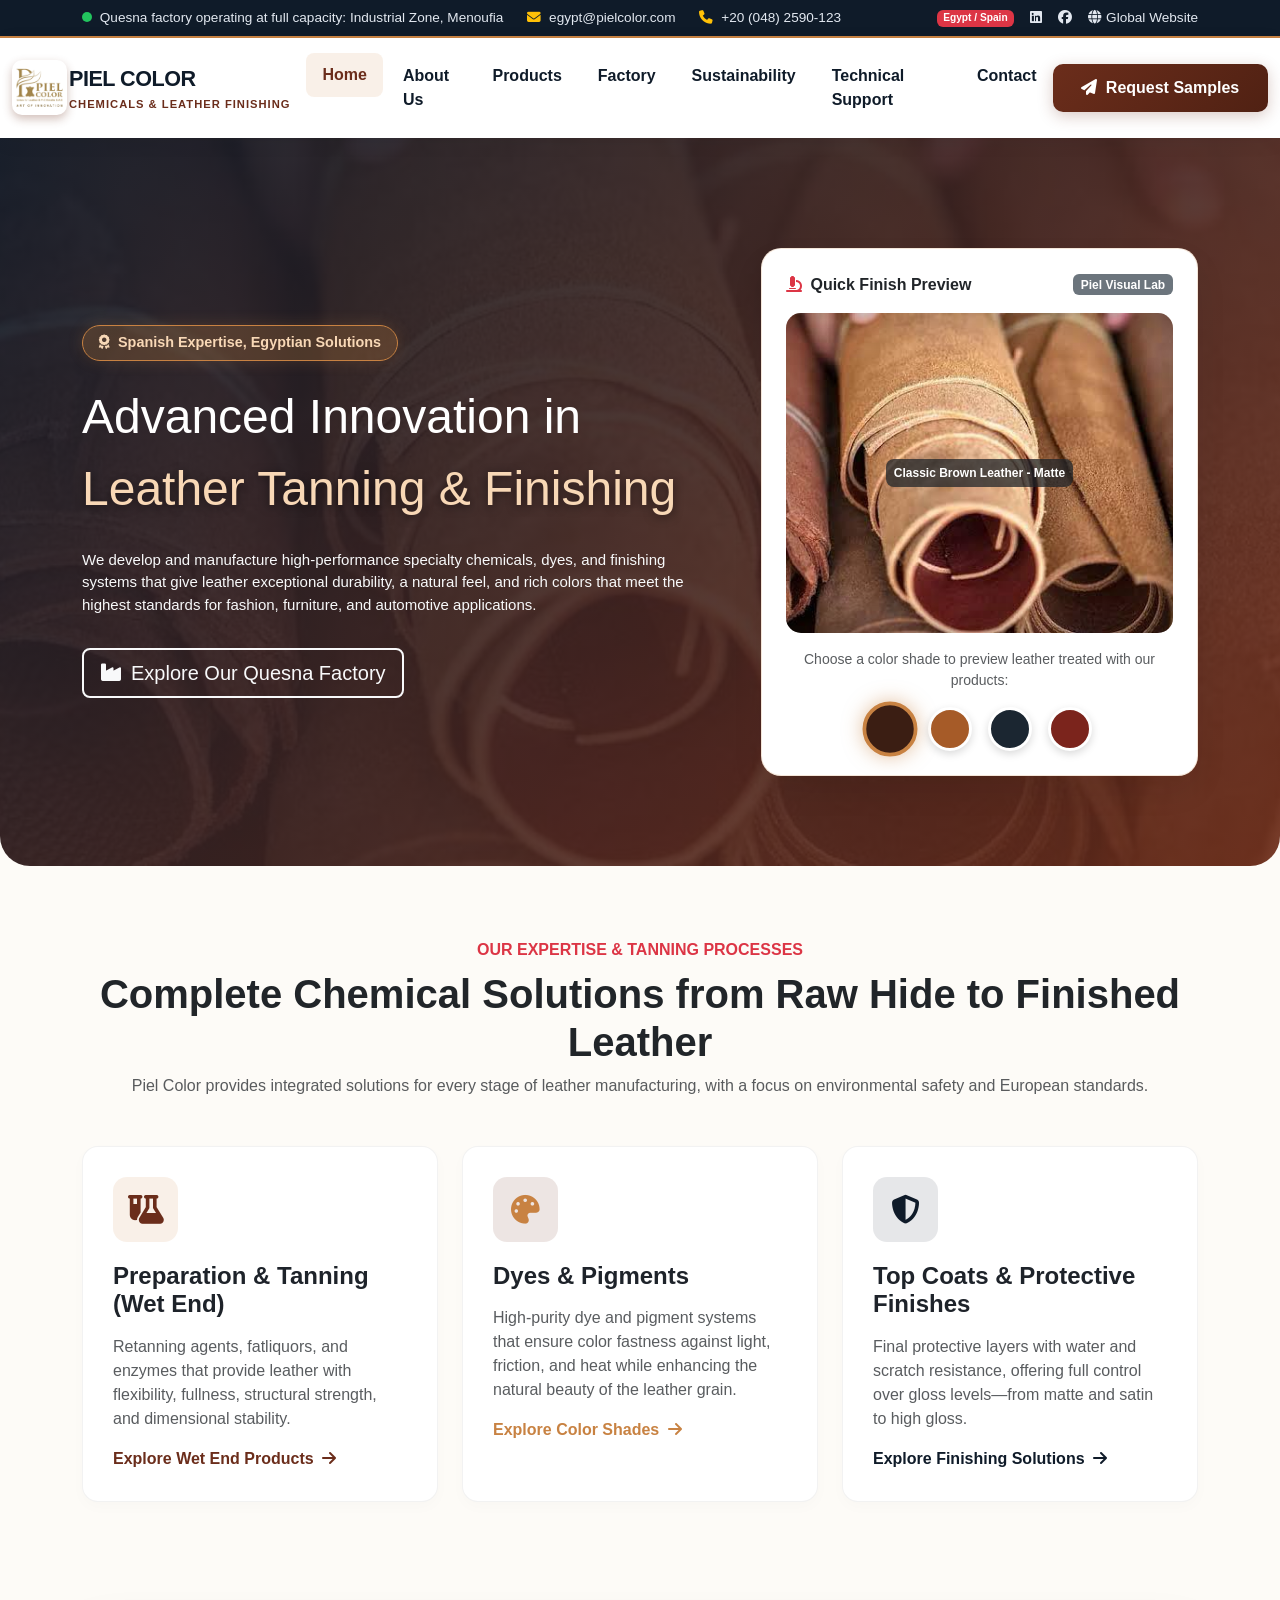
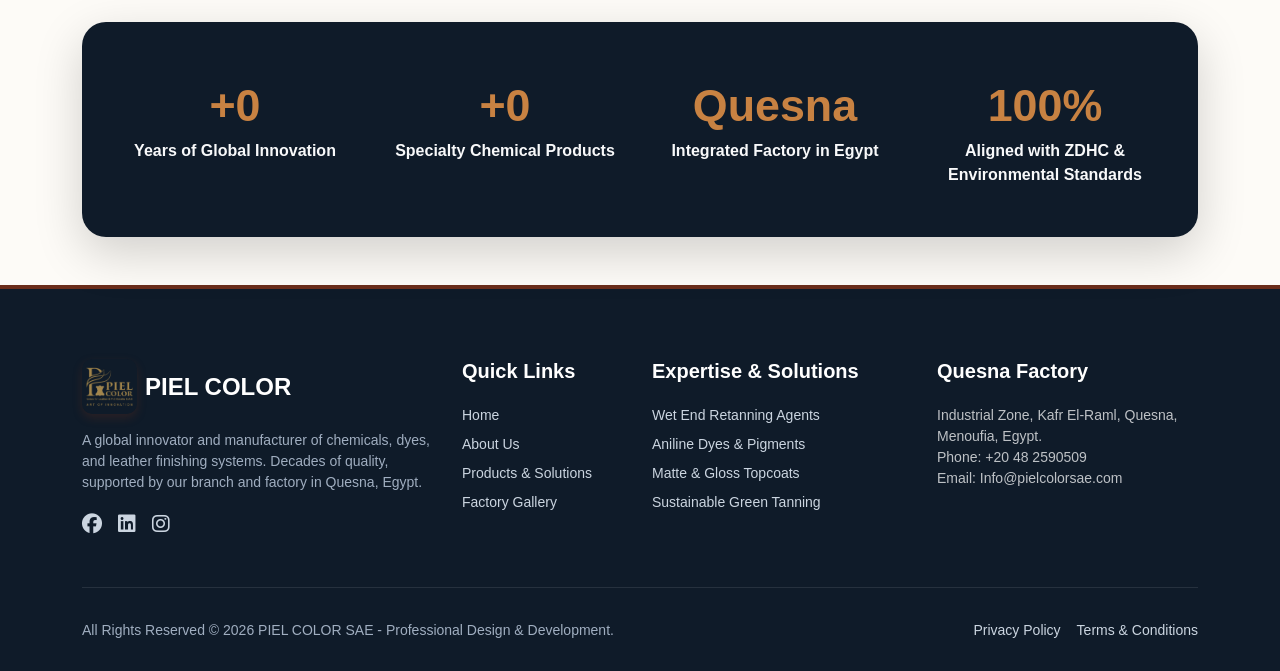
==== commit 7982c777: "@" ====
--- a/index.html
+++ b/index.html
@@ -16,6 +16,12 @@
 <link crossorigin="" href="https://fonts.gstatic.com" rel="preconnect"/>
 <link href="https://fonts.googleapis.com/css2?family=Inter:wght@400;500;600;700;800;900&amp;display=swap" rel="stylesheet"/>
 <style>
+ @font-face {
+    font-family: 'MyCustomFont';
+    src: url('assets/fonts/Fraunces-Italic-VariableFont_SOFT,WONK,opsz,wght.ttf') format('truetype'); /* لو الخط بصيغة woff2 غيرها لـ format('woff2') */
+    font-weight: normal;
+    font-style: normal;
+}
     :root {
       --leather-mahogany: #6B2D1B;
       --leather-tan: #C88242;
@@ -28,14 +34,14 @@
     }
 
     body {
-      font-family: 'Inter', sans-serif;
+      font-family: 'MyCustomFont', sans-serif;
       background-color: var(--bg-cream);
       color: var(--text-dark);
       overflow-x: hidden;
     }
 
     h1, h2, h3, h4, h5, h6 {
-      font-family: 'Inter', sans-serif;
+      font-family: 'MyCustomFont', sans-serif;
     }
 
     /* Pulse & Glow Effects */
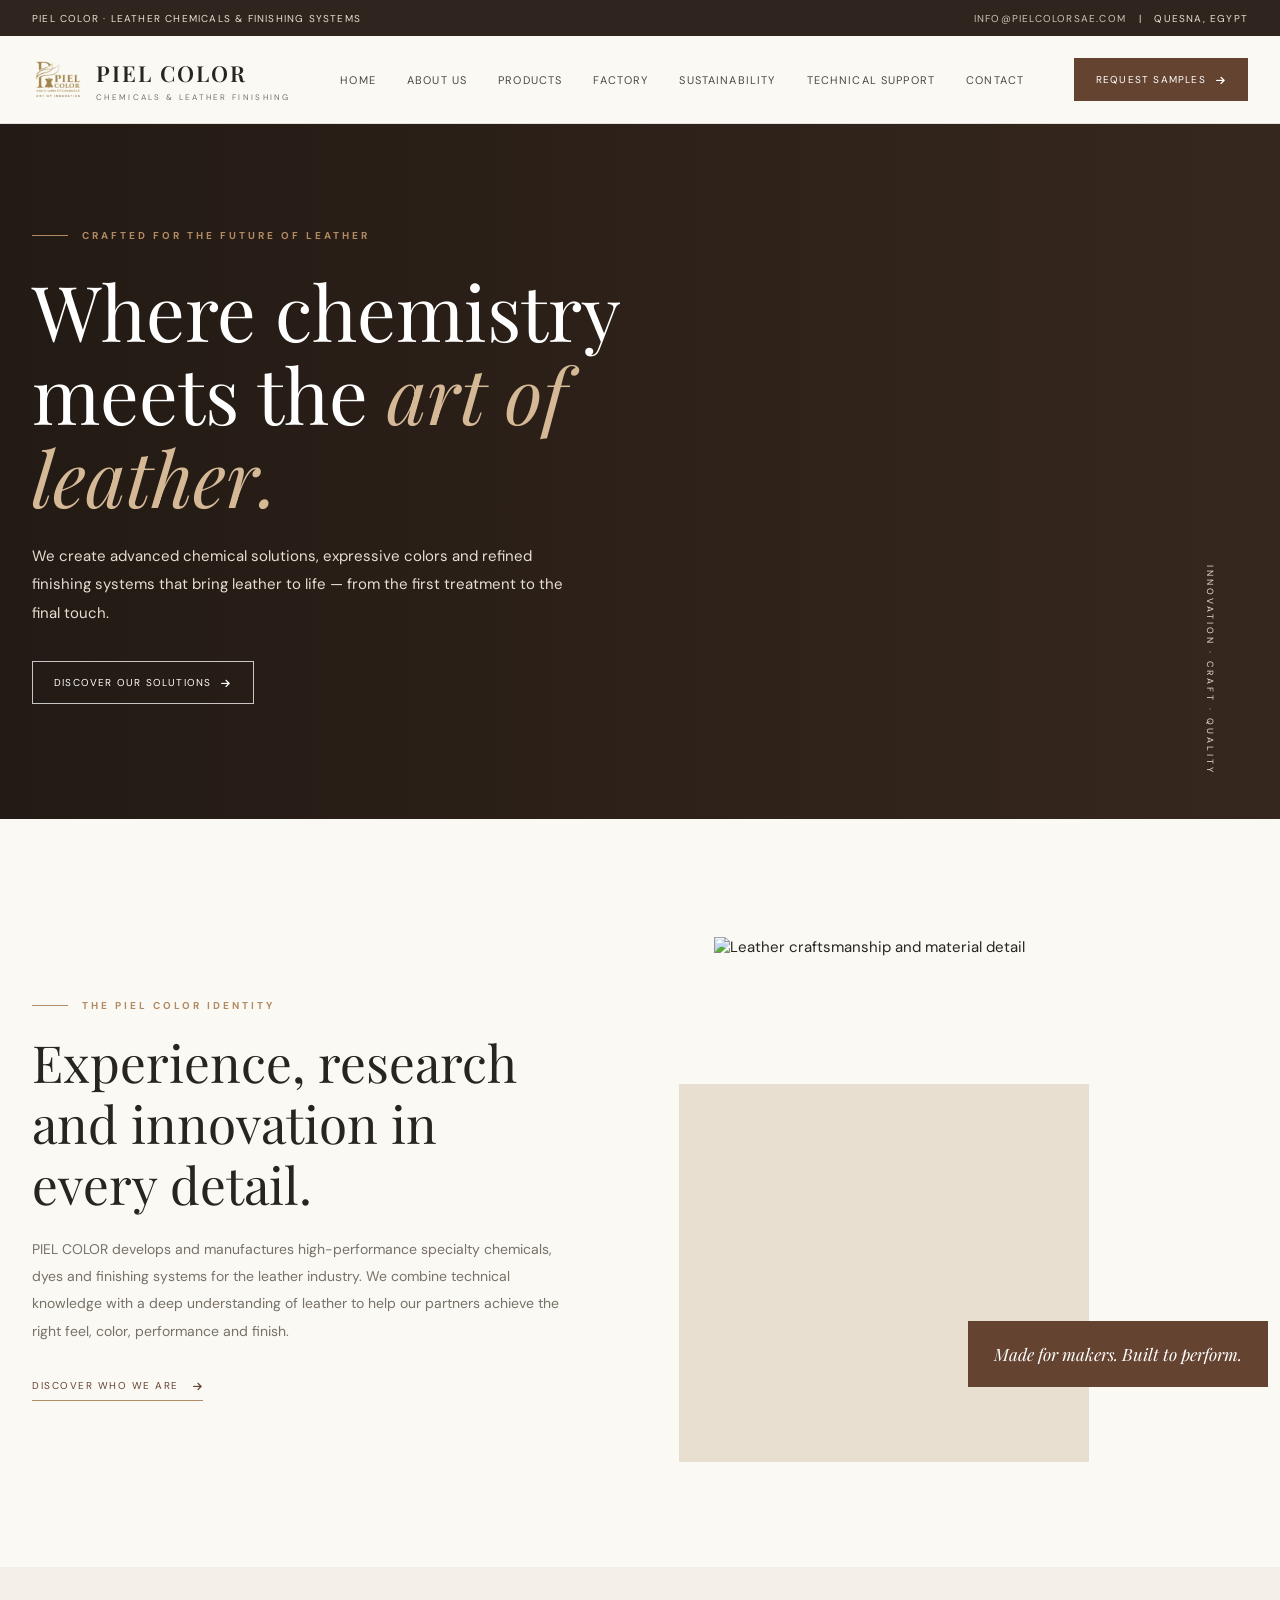
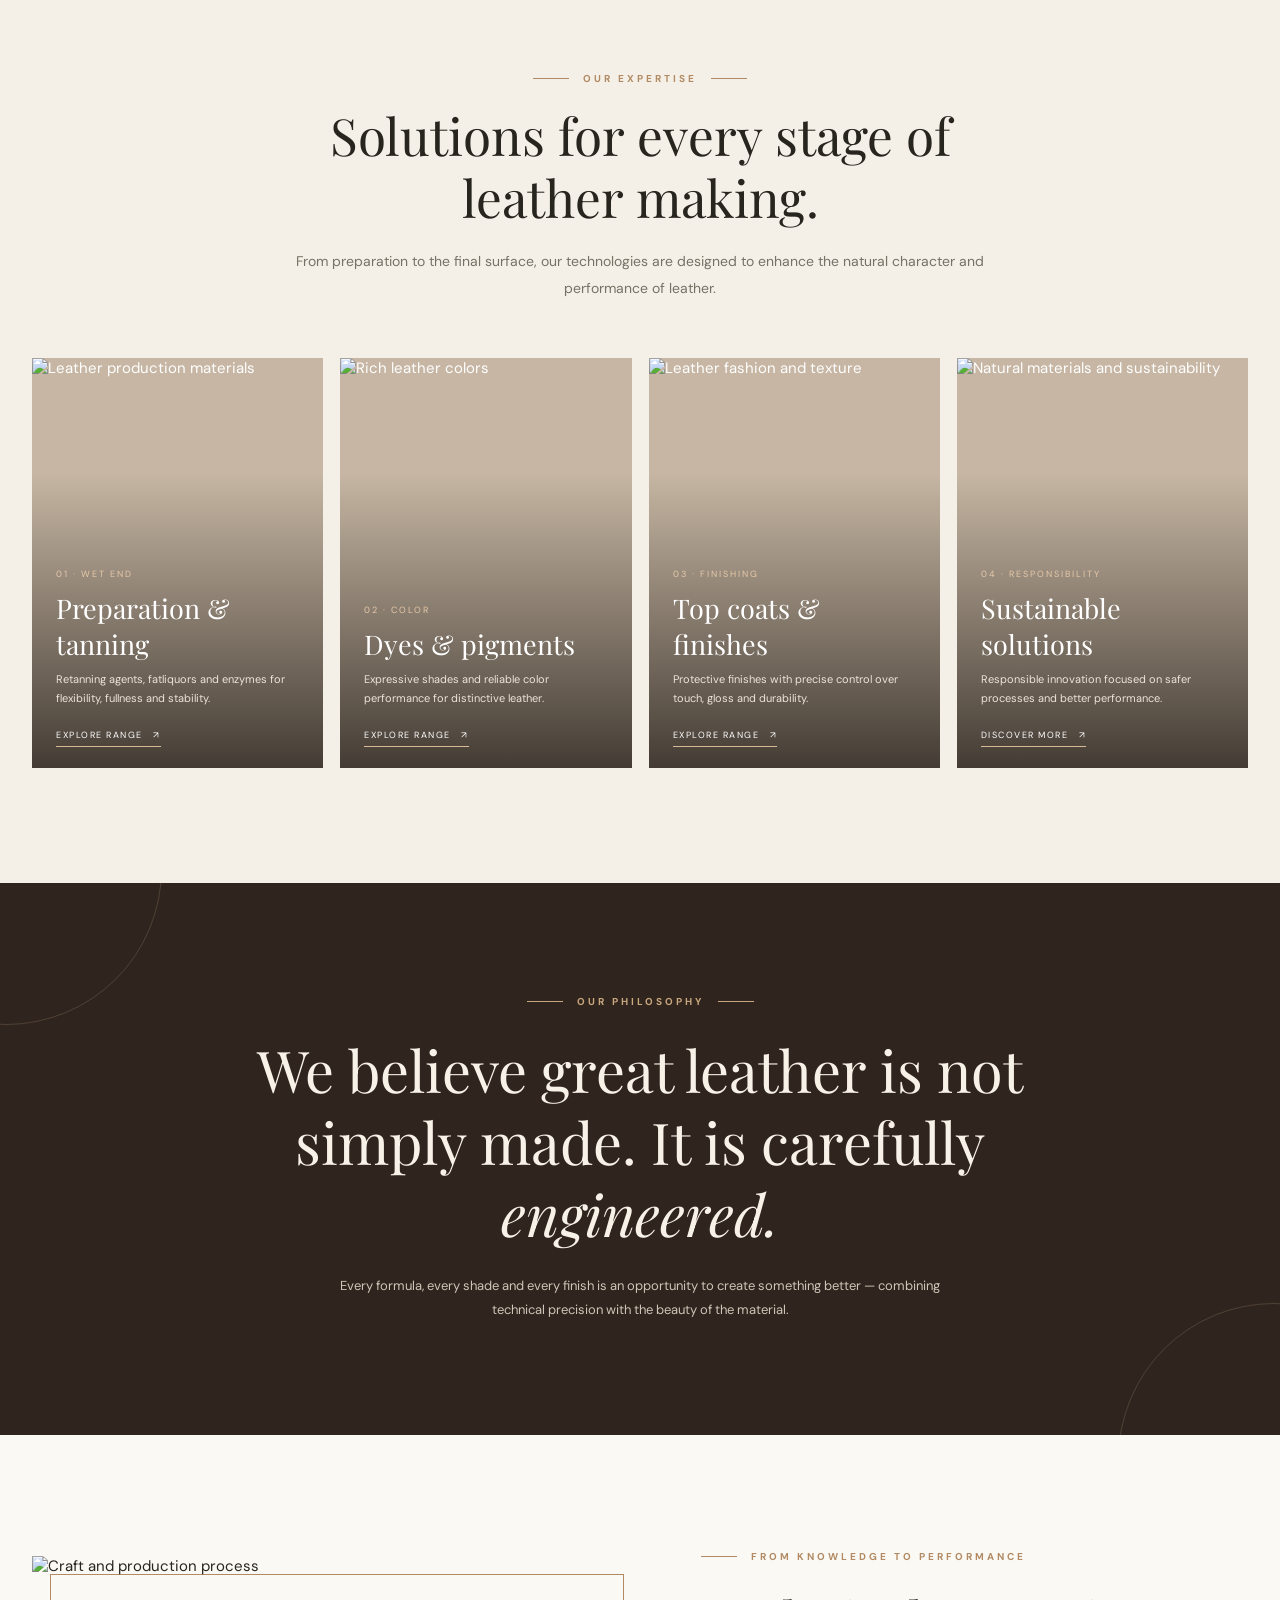
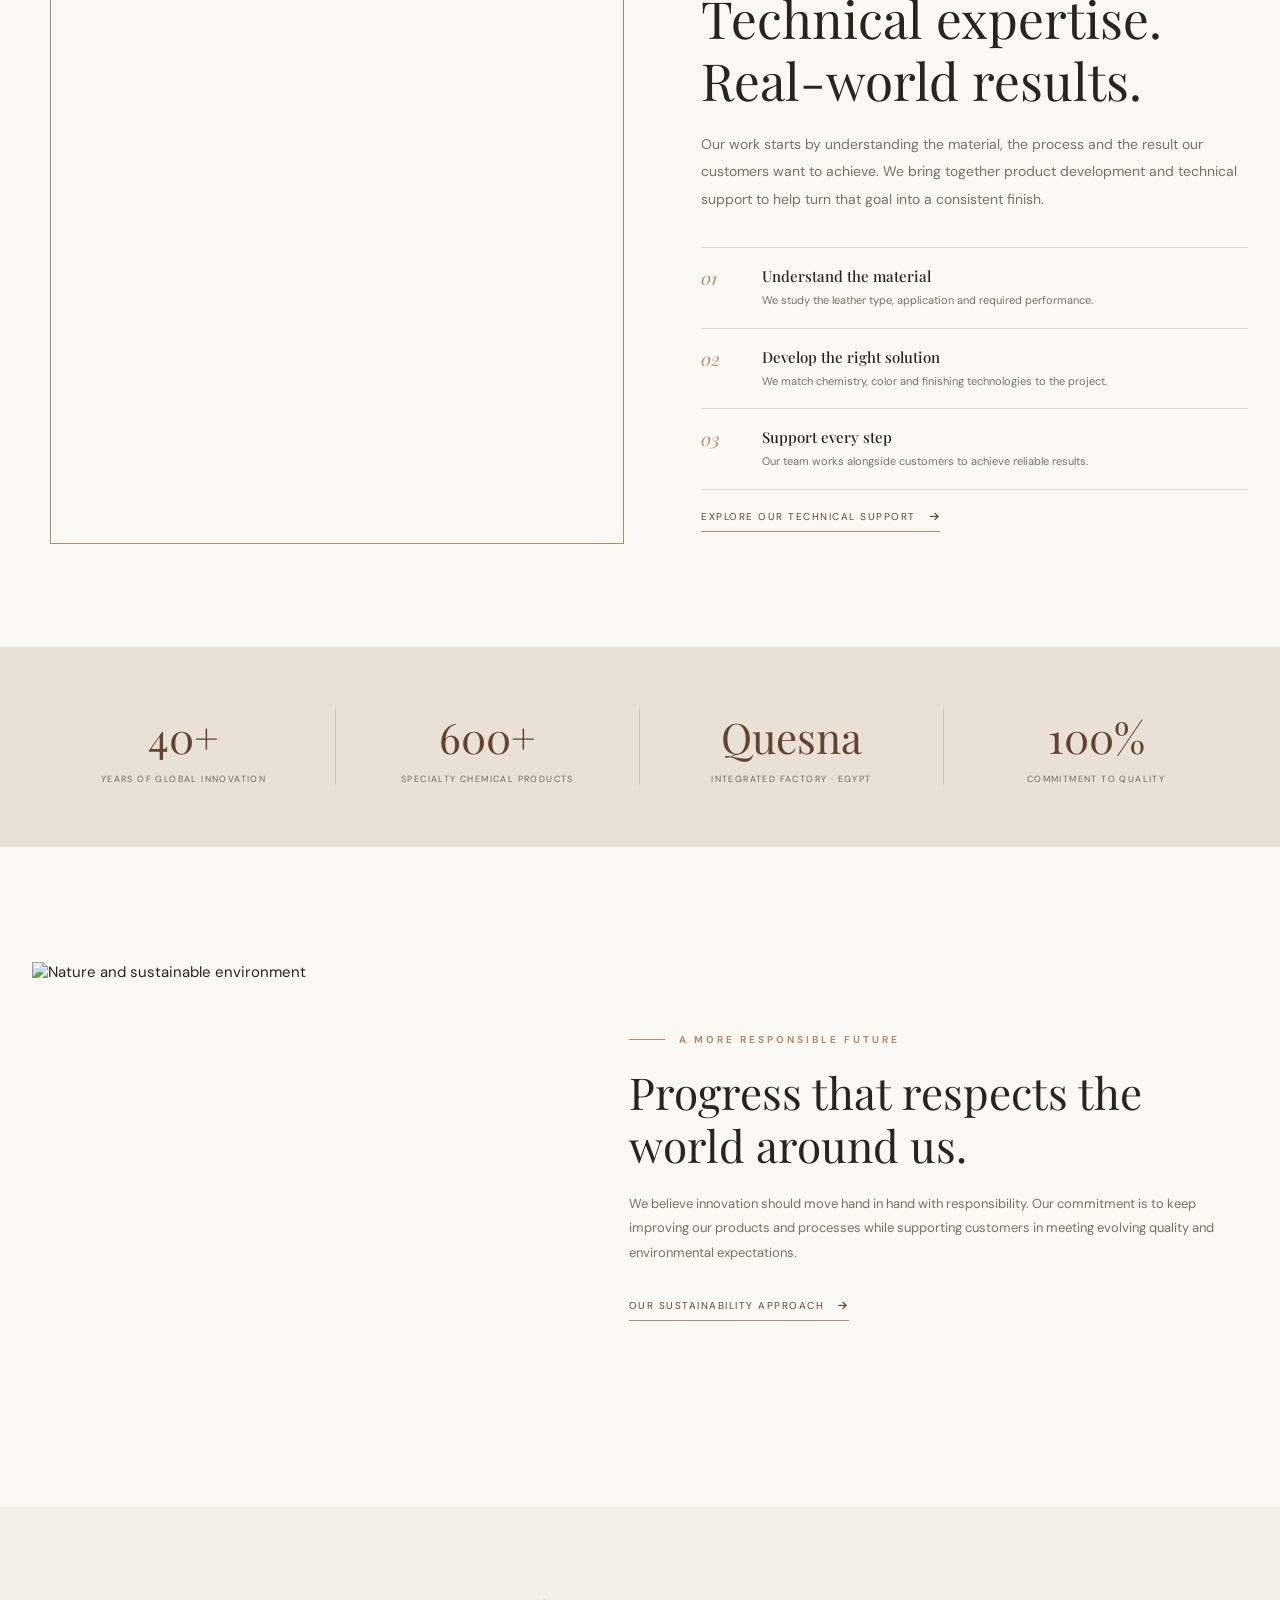
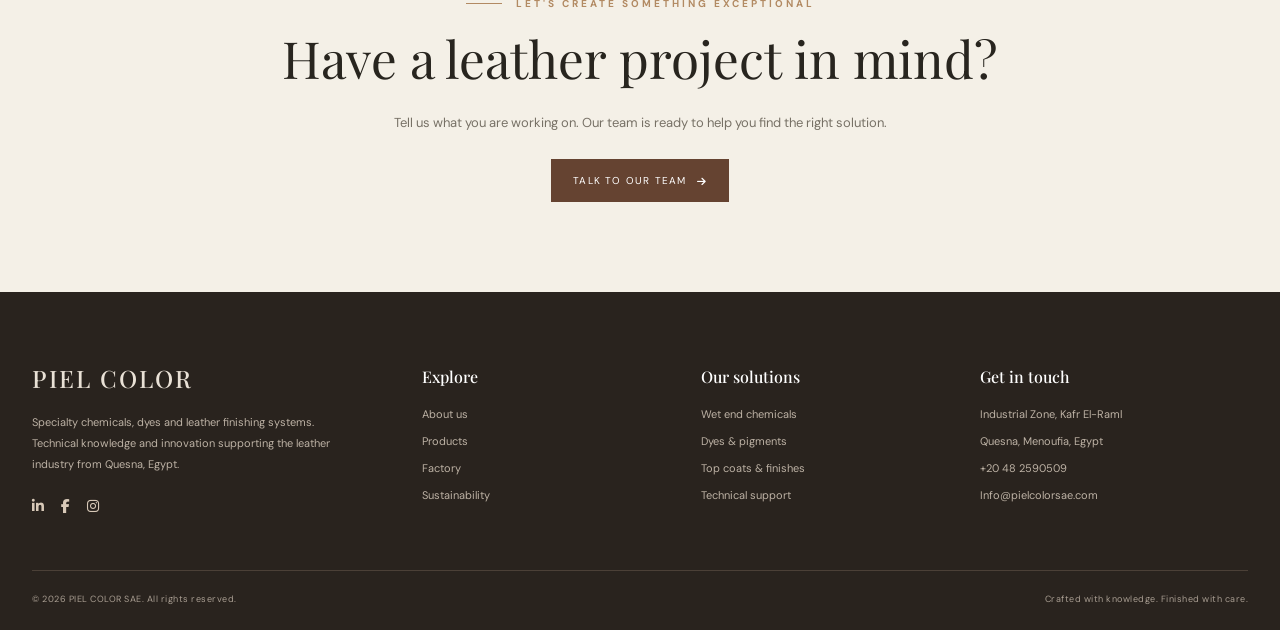
==== commit d02aba32: "@" ====
--- a/index.html
+++ b/index.html
@@ -1,1304 +1,246 @@
 <!DOCTYPE html>
-<html lang="en" dir="ltr">
+<html lang="en">
 <head>
-<meta charset="utf-8"/>
-<meta content="width=device-width, initial-scale=1.0" name="viewport"/>
-<title>PIEL COLOR | Home</title>
-<!-- Bootstrap 5 RTL CSS -->
-<link href="https://cdn.jsdelivr.net/npm/bootstrap@5.3.2/dist/css/bootstrap.min.css" rel="stylesheet"/>
-<!-- FontAwesome 6 -->
-<link href="https://cdnjs.cloudflare.com/ajax/libs/font-awesome/6.4.2/css/all.min.css" rel="stylesheet"/>
-<!-- AOS Animation Library CSS -->
-<link href="https://cdnjs.cloudflare.com/ajax/libs/aos/2.3.4/aos.css" rel="stylesheet"/>
-<link href="Images/logo-lrg.png" rel="icon"/>
-<!-- Google Fonts: Inter -->
-<link href="https://fonts.googleapis.com" rel="preconnect"/>
-<link crossorigin="" href="https://fonts.gstatic.com" rel="preconnect"/>
-<link href="https://fonts.googleapis.com/css2?family=Inter:wght@400;500;600;700;800;900&amp;display=swap" rel="stylesheet"/>
-<style>
- @font-face {
-    font-family: 'MyCustomFont';
-    src: url('assets/fonts/Fraunces-Italic-VariableFont_SOFT,WONK,opsz,wght.ttf') format('truetype'); /* لو الخط بصيغة woff2 غيرها لـ format('woff2') */
-    font-weight: normal;
-    font-style: normal;
-}
-    :root {
-      --leather-mahogany: #6B2D1B;
-      --leather-tan: #C88242;
-      --leather-light-tan: #EEDCC8;
-      --navy-dark: #0F1B29;
-      --bg-cream: #FDFBF7;
-      --bg-card: #FFFFFF;
-      --text-dark: #1E232A;
-      --text-muted: #5C6573;
+  <meta charset="UTF-8">
+  <meta name="viewport" content="width=device-width, initial-scale=1.0">
+  <title>PIEL COLOR | The Art of Leather Chemistry</title>
+  <meta name="description" content="PIEL COLOR develops specialty chemicals, dyes and finishing systems for the leather industry.">
+  <link rel="preconnect" href="https://fonts.googleapis.com">
+  <link rel="preconnect" href="https://fonts.gstatic.com" crossorigin>
+  <link href="https://fonts.googleapis.com/css2?family=DM+Sans:wght@400;500;600;700&family=Playfair+Display:wght@400;500;600;700&display=swap" rel="stylesheet">
+  <link href="https://cdnjs.cloudflare.com/ajax/libs/font-awesome/6.5.0/css/all.min.css" rel="stylesheet">
+  <style>
+    :root{
+      --cream:#f4f0e7;--paper:#fbf9f4;--ink:#28251f;--muted:#777166;
+      --brown:#654331;--brown-dark:#30251e;--tan:#b28a63;--line:#ddd5c8;
+      --serif:'Playfair Display',Georgia,serif;--sans:'DM Sans',Arial,sans-serif;
     }
-
-    body {
-      font-family: 'MyCustomFont', sans-serif;
-      background-color: var(--bg-cream);
-      color: var(--text-dark);
-      overflow-x: hidden;
+    *{box-sizing:border-box}html{scroll-behavior:smooth}body{margin:0;background:var(--paper);color:var(--ink);font-family:var(--sans);font-size:15px}
+    a{color:inherit;text-decoration:none}img{display:block;max-width:100%}.container{width:min(1220px,calc(100% - 64px));margin:auto}
+    .topline{height:36px;background:var(--brown-dark);color:#e8dfd2;font-size:10px;letter-spacing:1.2px;text-transform:uppercase;display:flex;align-items:center}
+    .topline .container{display:flex;justify-content:space-between;align-items:center}.topline a{opacity:.85}
+    header{height:88px;background:rgba(251,249,244,.96);position:sticky;top:0;z-index:20;border-bottom:1px solid rgba(101,67,49,.13);backdrop-filter:blur(12px)}
+    .nav-wrap{height:100%;display:flex;align-items:center;justify-content:space-between}
+    .brand{display:flex;align-items:center;gap:12px}.brand img{width:52px;height:52px;object-fit:contain}
+    .brand-name{font:600 22px var(--serif);letter-spacing:2px}.brand-sub{font-size:8px;letter-spacing:2.3px;color:var(--muted);margin-top:4px}
+    nav{display:flex;align-items:center;gap:31px;font-size:11px;letter-spacing:1.15px;text-transform:uppercase;color:#4d473f}
+    nav a{transition:.25s}nav a:hover{color:var(--tan)}
+    .nav-cta,.btn{display:inline-flex;align-items:center;justify-content:center;gap:10px;padding:14px 21px;border:1px solid var(--brown);font-size:10px;letter-spacing:1.2px;text-transform:uppercase;transition:.25s}
+    .nav-cta{background:var(--brown);color:#fff}.nav-cta:hover,.btn-dark:hover{background:#8b684c;border-color:#8b684c;color:#fff}
+    .menu-toggle{display:none;background:none;border:0;font-size:22px;color:var(--brown)}
+    .hero{min-height:650px;position:relative;display:flex;align-items:center;color:#fff;background:#38291f url('images/Factory/AHM_9640.jpg') center 54%/cover no-repeat}
+    .hero:before{content:"";position:absolute;inset:0;background:linear-gradient(90deg,rgba(28,22,17,.78) 0%,rgba(34,25,19,.52) 48%,rgba(34,25,19,.10) 100%)}
+    .hero-content{position:relative;z-index:1;padding:105px 0 115px;max-width:710px}
+    .eyebrow{font-size:10px;letter-spacing:3px;text-transform:uppercase;color:var(--tan);font-weight:700;display:flex;align-items:center;gap:14px}
+    .eyebrow:before{content:"";width:36px;height:1px;background:currentColor}
+    .hero h1{font:400 clamp(46px,6vw,78px)/1.08 var(--serif);margin:27px 0 24px;max-width:690px}
+    .hero h1 em{font-weight:400;color:#d5b996}.hero p{font-size:15px;line-height:1.9;color:#e6ded4;max-width:560px;margin:0 0 34px}
+    .btn-light{color:#fff;border-color:rgba(255,255,255,.75)}.btn-light:hover{background:#fff;color:var(--brown)}
+    .hero-note{position:absolute;right:5%;bottom:44px;z-index:2;writing-mode:vertical-rl;letter-spacing:3px;text-transform:uppercase;font-size:9px;color:#e8dfd2}
+    .intro{padding:118px 0 105px}.intro-grid{display:grid;grid-template-columns:1fr 1.05fr;gap:105px;align-items:center}
+    .intro h2,.section-heading h2,.process-copy h2,.cta h2{font:400 clamp(34px,4vw,52px)/1.2 var(--serif);margin:20px 0}
+    .intro p,.section-heading p,.process-copy p{line-height:1.95;color:var(--muted);font-size:14px}
+    .text-link{display:inline-flex;align-items:center;gap:14px;margin-top:20px;padding-bottom:8px;border-bottom:1px solid var(--tan);font-size:10px;letter-spacing:1.5px;text-transform:uppercase;color:var(--brown)}
+    .intro-visual{position:relative;padding:0 0 35px 35px}.intro-visual:before{content:"";position:absolute;left:0;bottom:0;width:72%;height:72%;background:#e8dfd1;z-index:0}
+    .intro-visual img{position:relative;z-index:1;width:100%;height:490px;object-fit:cover}
+    .image-caption{position:absolute;z-index:2;right:-20px;bottom:75px;background:var(--brown);color:#fff;padding:22px 26px;font:italic 17px var(--serif)}
+    .collections{padding:105px 0 115px;background:var(--cream)}
+    .section-heading{text-align:center;max-width:700px;margin:0 auto 55px}.section-heading .eyebrow{justify-content:center}
+    .section-heading .eyebrow:after{content:"";width:36px;height:1px;background:currentColor}
+    .collection-grid{display:grid;grid-template-columns:repeat(4,1fr);gap:17px}
+    .collection-card{position:relative;min-height:410px;overflow:hidden;background:#c6b6a3;color:#fff}
+    .collection-card img{position:absolute;inset:0;width:100%;height:100%;object-fit:cover;transition:transform .7s}
+    .collection-card:after{content:"";position:absolute;inset:0;background:linear-gradient(180deg,transparent 28%,rgba(24,19,15,.75) 100%)}
+    .collection-card:hover img{transform:scale(1.06)}
+    .collection-info{position:absolute;z-index:1;left:24px;right:24px;bottom:25px}
+    .collection-info span{font-size:9px;letter-spacing:2px;text-transform:uppercase;color:#e6c9a9}
+    .collection-info h3{font:400 27px var(--serif);margin:8px 0}
+    .collection-info p{font-size:11px;line-height:1.7;color:#eee4d9;margin:0 0 15px}
+    .collection-info a{font-size:9px;letter-spacing:1.5px;text-transform:uppercase;border-bottom:1px solid #d6b995;padding-bottom:5px}
+    .statement{padding:112px 0;background:var(--brown-dark);color:#f7f1e8;text-align:center;position:relative;overflow:hidden}
+    .statement:before,.statement:after{content:"";position:absolute;width:310px;height:310px;border:1px solid rgba(220,190,158,.18);border-radius:50%}
+    .statement:before{left:-150px;top:-170px}.statement:after{right:-150px;bottom:-180px}
+    .statement .eyebrow{justify-content:center;color:#c9a77f}.statement .eyebrow:after{content:"";width:36px;height:1px;background:currentColor}
+    .statement h2{font:400 clamp(34px,4.5vw,58px)/1.25 var(--serif);max-width:900px;margin:25px auto}
+    .statement p{max-width:650px;margin:0 auto;color:#cfc4b7;line-height:1.9;font-size:13px}
+    .process{padding:115px 0}.process-grid{display:grid;grid-template-columns:1.05fr 1fr;gap:95px;align-items:center}
+    .process-photo{height:570px;position:relative}.process-photo img{width:100%;height:100%;object-fit:cover}
+    .process-photo:after{content:"";position:absolute;inset:18px -18px -18px 18px;border:1px solid var(--tan);z-index:-1}
+    .process-copy .eyebrow{margin-bottom:25px}.process-copy h2{margin-top:0}
+    .process-steps{margin-top:34px;border-top:1px solid var(--line)}
+    .step{display:grid;grid-template-columns:45px 1fr;gap:16px;padding:18px 0;border-bottom:1px solid var(--line)}
+    .step b{font:italic 18px var(--serif);color:var(--tan)}.step h4{font:500 15px var(--serif);margin:0 0 5px}.step p{font-size:11px;line-height:1.7;margin:0}
+    .numbers{background:#e9e1d5;padding:62px 0}.numbers-grid{display:grid;grid-template-columns:repeat(4,1fr);text-align:center}
+    .number{border-right:1px solid #cfc3b3}.number:last-child{border:0}.number strong{font:400 42px var(--serif);color:var(--brown)}.number span{display:block;font-size:9px;letter-spacing:1.4px;text-transform:uppercase;color:#71675b;margin-top:8px}
+    .sustain{padding:115px 0}.sustain-grid{display:grid;grid-template-columns:.9fr 1.1fr;gap:90px;align-items:center}
+    .sustain-photo{height:430px}.sustain-photo img{width:100%;height:100%;object-fit:cover}
+    .sustain-copy h2{font:400 44px/1.2 var(--serif);margin:20px 0}.sustain-copy p{color:var(--muted);font-size:13px;line-height:1.9}
+    .cta{padding:90px 0;background:var(--cream);text-align:center}.cta h2{max-width:750px;margin:18px auto 25px}.cta p{color:var(--muted);font-size:13px;margin-bottom:28px}
+    .btn-dark{background:var(--brown);color:#fff}
+    footer{background:#29231e;color:#e9e1d6;padding:70px 0 25px}
+    .footer-grid{display:grid;grid-template-columns:1.5fr 1fr 1fr 1.2fr;gap:55px;padding-bottom:55px}
+    .footer-brand{font:500 24px var(--serif);letter-spacing:2px}.footer-text{max-width:310px;color:#bdb2a5;font-size:11px;line-height:1.9;margin-top:18px}
+    footer h4{font:500 16px var(--serif);margin:4px 0 20px;color:#fff}footer ul{list-style:none;padding:0;margin:0}footer li{margin:0 0 13px;font-size:11px;color:#bdb2a5}footer a:hover{color:#d7b58e}
+    .footer-bottom{border-top:1px solid #4b4037;padding-top:22px;display:flex;justify-content:space-between;color:#a99e92;font-size:9px;letter-spacing:.5px}
+    .social{display:flex;gap:17px;margin-top:22px}.social a{font-size:14px;color:#d8c9b8}
+    @media(max-width:1000px){nav{gap:15px}.nav-cta{padding:12px}.intro-grid,.process-grid,.sustain-grid{gap:45px}.collection-grid{grid-template-columns:repeat(2,1fr)}.footer-grid{grid-template-columns:repeat(2,1fr)}}
+    @media(max-width:760px){
+      .container{width:min(100% - 38px,600px)}.topline .container{justify-content:center}.topline .top-right{display:none}
+      header{height:72px}.brand img{width:43px;height:43px}.brand-name{font-size:19px}.menu-toggle{display:block}
+      nav{display:none;position:absolute;top:72px;left:0;right:0;background:var(--paper);padding:25px 25px 30px;align-items:stretch;gap:0;box-shadow:0 15px 20px #0001}
+      nav.open{display:flex;flex-direction:column}nav a{padding:13px 0;border-bottom:1px solid var(--line)}.nav-cta{display:none}
+      .hero{min-height:600px;background-position:58% center}.hero-content{padding:85px 0}.hero h1{font-size:48px}.hero-note{display:none}
+      .intro,.collections,.process,.sustain{padding:75px 0}.intro-grid,.process-grid,.sustain-grid{grid-template-columns:1fr;gap:40px}
+      .intro-visual{padding-left:18px}.intro-visual img{height:370px}.image-caption{right:-5px;bottom:50px}
+      .collection-grid{gap:12px}.collection-card{min-height:330px}.collection-info{left:16px;right:16px;bottom:18px}.collection-info h3{font-size:23px}
+      .statement{padding:80px 0}.process-photo{height:390px;margin-right:15px}.numbers-grid{grid-template-columns:repeat(2,1fr);gap:28px}.number:nth-child(2){border:0}.number strong{font-size:35px}
+      .sustain-photo{height:320px}.sustain-copy h2{font-size:37px}.footer-grid{grid-template-columns:1fr 1fr;gap:35px 22px}.footer-bottom{gap:12px;flex-direction:column}
     }
-
-    h1, h2, h3, h4, h5, h6 {
-      font-family: 'MyCustomFont', sans-serif;
-    }
-
-    /* Pulse & Glow Effects */
-    .pulse-dot {
-      display: inline-block;
-      width: 10px;
-      height: 10px;
-      background-color: #22c55e;
-      border-radius: 50%;
-      box-shadow: 0 0 0 rgba(34, 197, 94, 0.4);
-      animation: pulse 2s infinite;
-    }
-
-    @keyframes pulse {
-      0% { box-shadow: 0 0 0 0 rgba(34, 197, 94, 0.7); }
-      70% { box-shadow: 0 0 0 10px rgba(34, 197, 94, 0); }
-      100% { box-shadow: 0 0 0 0 rgba(34, 197, 94, 0); }
-    }
-
-    /* Top Utility Bar */
-    .top-bar {
-      background-color: var(--navy-dark);
-      color: #E2E8F0;
-      font-size: 0.85rem;
-      border-bottom: 2px solid var(--leather-tan);
-    }
-    .top-bar a {
-      color: #E2E8F0;
-      text-decoration: none;
-      transition: color 0.2s;
-    }
-    .top-bar a:hover {
-      color: var(--leather-tan);
-    }
-
-    /* Main Navbar */
-    .navbar-piel {
-      background-color: rgba(255, 255, 255, 0.95);
-      backdrop-filter: blur(10px);
-      box-shadow: 0 4px 20px rgba(0, 0, 0, 0.05);
-      transition: all 0.3s ease;
-    }
-    .brand-icon {
-      width: 55px;
-      height: 55px;
-      /*background: linear-gradient(135deg, var(--leather-mahogany), var(--leather-tan));*/
-      border-radius: 10px;
-      display: flex;
-      align-items: center;
-      justify-content: center;
-      color: #fff;
-      font-size: 1.25rem;
-      box-shadow: 0 4px 10px rgba(107, 45, 27, 0.3);
-      animation: float 3s ease-in-out infinite;
-    }
-
-    @keyframes float {
-      0%, 100% { transform: translateY(0); }
-      50% { transform: translateY(-4px); }
-    }
-
-    .brand-title {
-      font-weight: 800;
-      font-size: 1.35rem;
-      color: var(--navy-dark);
-      letter-spacing: -0.5px;
-    }
-    .brand-subtitle {
-      font-size: 0.7rem;
-      color: var(--leather-mahogany);
-      font-weight: 700;
-      letter-spacing: 1px;
-    }
-
-    .nav-link {
-      color: var(--navy-dark) !important;
-      font-weight: 600;
-      padding: 0.6rem 1rem !important;
-      border-radius: 8px;
-      transition: all 0.2s ease;
-    }
-    .nav-link:hover, .nav-link.active-page {
-      color: var(--leather-mahogany) !important;
-      background-color: rgba(200, 130, 66, 0.12);
-      transform: translateY(-1px);
-    }
-
-    /* Page Navigation Logic & Smooth Fade Transition */
-    .page-section { display: block; }
-    .page-section.active {
-      display: block;
-      opacity: 1;
-      transform: translateY(0);
-    }
-
-    /* Buttons */
-    .btn-leather-primary {
-      background: linear-gradient(135deg, var(--leather-mahogany), #502113);
-      color: #fff;
-      border: none;
-      font-weight: 700;
-      padding: 0.75rem 1.8rem;
-      border-radius: 10px;
-      box-shadow: 0 4px 15px rgba(107, 45, 27, 0.25);
-      transition: all 0.3s ease;
-    }
-    .btn-leather-primary:hover {
-      background: linear-gradient(135deg, #502113, var(--leather-mahogany));
-      color: #fff;
-      transform: translateY(-3px) scale(1.02);
-      box-shadow: 0 8px 25px rgba(107, 45, 27, 0.4);
-    }
-
-    .btn-leather-accent {
-      background: linear-gradient(135deg, var(--leather-tan), #a96328);
-      color: #fff;
-      border: none;
-      font-weight: 700;
-      padding: 0.75rem 1.8rem;
-      border-radius: 10px;
-      box-shadow: 0 4px 15px rgba(200, 130, 66, 0.25);
-      transition: all 0.3s ease;
-    }
-    .btn-leather-accent:hover {
-      color: #fff;
-      transform: translateY(-3px) scale(1.02);
-      box-shadow: 0 8px 25px rgba(200, 130, 66, 0.4);
-    }
-
-    /* Hero Section */
-    .hero-banner {
-      background: linear-gradient(135deg, rgba(15, 27, 41, 0.93), rgba(107, 45, 27, 0.88)),
-                  url('Images/Pio-Laser-10.jpeg') center/cover no-repeat;
-      color: #fff;
-      padding: 110px 0 90px;
-      border-radius: 0 0 30px 30px;
-      position: relative;
-    }
-    .hero-badge {
-      background-color: rgba(200, 130, 66, 0.25);
-      border: 1px solid var(--leather-tan);
-      color: #F8D8B6;
-      padding: 6px 16px;
-      border-radius: 50px;
-      font-size: 0.9rem;
-      font-weight: 600;
-      display: inline-block;
-      margin-bottom: 20px;
-      box-shadow: 0 0 15px rgba(200, 130, 66, 0.2);
-    }
-
-    /* Visualizer Tool */
-    .visualizer-card {
-      background: #FFFFFF;
-      border-radius: 20px;
-      border: 1px solid rgba(200, 130, 66, 0.2);
-      box-shadow: 0 15px 35px rgba(0,0,0,0.06);
-      overflow: hidden;
-    }
-    .visualizer-preview-box {
-      height: 320px;
-      border-radius: 15px;
-      position: relative;
-      display: flex;
-      align-items: center;
-      justify-content: center;
-      transition: all 0.5s ease;
-      background-size: cover;
-      background-position: center;
-      box-shadow: inset 0 0 50px rgba(0,0,0,0.4);
-    }
-    .texture-overlay {
-      position: absolute;
-      inset: 0;
-      border-radius: 15px;
-      pointer-events: none;
-      mix-blend-mode: overlay;
-      opacity: 0.8;
-      transition: all 0.4s ease;
-    }
-
-    .swatch-btn {
-      width: 44px;
-      height: 44px;
-      border-radius: 50%;
-      border: 3px solid #fff;
-      box-shadow: 0 3px 8px rgba(0,0,0,0.15);
-      cursor: pointer;
-      transition: transform 0.25s ease, border-color 0.25s ease, box-shadow 0.25s ease;
-    }
-    .swatch-btn:hover, .swatch-btn.active {
-      transform: scale(1.25);
-      border-color: var(--leather-tan);
-      box-shadow: 0 0 15px rgba(200, 130, 66, 0.5);
-    }
-
-    /* Cards & Hover Animations */
-    .custom-card {
-      background: var(--bg-card);
-      border-radius: 16px;
-      border: 1px solid rgba(0,0,0,0.05);
-      padding: 30px;
-      transition: all 0.35s cubic-bezier(0.165, 0.84, 0.44, 1);
-      height: 100%;
-      box-shadow: 0 5px 15px rgba(0,0,0,0.02);
-    }
-    .custom-card:hover {
-      transform: translateY(-10px) scale(1.01);
-      box-shadow: 0 20px 40px rgba(107, 45, 27, 0.12);
-      border-color: rgba(200, 130, 66, 0.4);
-    }
-    .card-icon {
-      width: 65px;
-      height: 65px;
-      border-radius: 14px;
-      background: rgba(200, 130, 66, 0.12);
-      color: var(--leather-mahogany);
-      display: flex;
-      align-items: center;
-      justify-content: center;
-      font-size: 1.8rem;
-      margin-bottom: 20px;
-      transition: transform 0.3s ease;
-    }
-    .custom-card:hover .card-icon {
-      transform: rotate(8deg) scale(1.1);
-    }
-
-    /* Factory Gallery Specific Styles */
-    .gallery-card {
-      position: relative;
-      border-radius: 16px;
-      overflow: hidden;
-      cursor: pointer;
-      box-shadow: 0 8px 25px rgba(0,0,0,0.06);
-      transition: all 0.4s ease;
-    }
-    .gallery-card img {
-      width: 100%;
-      height: 260px;
-      object-fit: cover;
-      transition: transform 0.5s ease;
-    }
-    .gallery-overlay {
-      position: absolute;
-      inset: 0;
-      background: linear-gradient(to top, rgba(15, 27, 41, 0.9), rgba(15, 27, 41, 0.2));
-      opacity: 0;
-      transition: opacity 0.4s ease;
-      display: flex;
-      flex-direction: column;
-      justify-content: flex-end;
-      padding: 20px;
-      color: #fff;
-    }
-    .gallery-card:hover img {
-      transform: scale(1.1);
-    }
-    .gallery-card:hover .gallery-overlay {
-      opacity: 1;
-    }
-
-    /* Product & Gallery Filter Badges */
-    .filter-btn {
-      background: #EFE8DF;
-      color: var(--navy-dark);
-      border: none;
-      padding: 8px 20px;
-      border-radius: 30px;
-      font-weight: 600;
-      margin: 4px;
-      transition: all 0.3s ease;
-    }
-    .filter-btn.active, .filter-btn:hover {
-      background: var(--leather-mahogany);
-      color: #fff;
-      transform: translateY(-2px);
-      box-shadow: 0 4px 12px rgba(107, 45, 27, 0.3);
-    }
-
-    /* Stats Banner */
-    .stats-section {
-      background: var(--navy-dark);
-      color: #fff;
-      border-radius: 24px;
-      padding: 50px 30px;
-      position: relative;
-      overflow: hidden;
-    }
-    .stats-number {
-      font-size: 2.8rem;
-      font-weight: 800;
-      color: var(--leather-tan);
-    }
-
-    /* Factory Location Box */
-    .factory-card {
-      background: linear-gradient(145deg, #ffffff, #f7f3ee);
-      border-left: 6px solid var(--leather-mahogany);
-      border-radius: 16px;
-      padding: 35px;
-      box-shadow: 0 10px 25px rgba(0,0,0,0.04);
-    }
-
-    /* Footer */
-    footer {
-      background-color: var(--navy-dark);
-      color: #A0AEC0;
-      padding-top: 70px;
-      padding-bottom: 30px;
-      border-top: 4px solid var(--leather-mahogany);
-    }
-    footer h5 {
-      color: #FFFFFF;
-      font-weight: 700;
-      margin-bottom: 22px;
-    }
-    footer a {
-      color: #CBD5E0;
-      text-decoration: none;
-      transition: color 0.2s;
-    }
-    footer a:hover {
-      color: var(--leather-tan);
-    }
-
-    /* Toast notification */
-    .toast-container {
-      position: fixed;
-      bottom: 25px;
-      left: 25px;
-      z-index: 9999;
-    }
-    /* ================= CERTIFICATIONS ================= */
-
-.certifications-section {
-    background: #f8f6f2;
-}
-
-.certificate-card {
-    height: 100%;
-    background: #fff;
-    border: 1px solid #eae5dd;
-    border-radius: 14px;
-    overflow: hidden;
-    transition: all .3s ease;
-    box-shadow: 0 4px 15px rgba(0, 0, 0, .04);
-}
-
-.certificate-card:hover {
-    transform: translateY(-7px);
-    box-shadow: 0 12px 30px rgba(0, 0, 0, .10);
-}
-
-.certificate-image {
-    position: relative;
-    height: 230px;
-    padding: 15px;
-    display: flex;
-    align-items: center;
-    justify-content: center;
-    background: #fff;
-    overflow: hidden;
-}
-
-.certificate-image img {
-    width: 100%;
-    height: 100%;
-    object-fit: contain;
-    transition: transform .4s ease;
-}
-
-.certificate-card:hover .certificate-image img {
-    transform: scale(1.04);
-}
-
-.certificate-zoom {
-    position: absolute;
-    inset: 0;
-    margin: auto;
-    width: 52px;
-    height: 52px;
-    border: none;
-    border-radius: 50%;
-    background: rgba(35, 27, 22, .88);
-    color: #fff;
-    font-size: 19px;
-    display: flex;
-    align-items: center;
-    justify-content: center;
-    opacity: 0;
-    transform: scale(.7);
-    transition: all .3s ease;
-    cursor: pointer;
-}
-
-.certificate-card:hover .certificate-zoom {
-    opacity: 1;
-    transform: scale(1);
-}
-
-.certificate-zoom:hover {
-    background: #c49a62;
-    color: #211b17;
-}
-
-.certificate-info {
-    padding: 16px 10px;
-    text-align: center;
-    border-top: 1px solid #f0ede8;
-}
-
-.certificate-info h6 {
-    color: #4b3022;
-    font-weight: 800;
-    margin-bottom: 5px;
-}
-
-.certificate-info p {
-    color: #777;
-    font-size: 13px;
-    margin: 0;
-}
-
-/* ================= LIGHTBOX ================= */
-
-.certificate-lightbox {
-    position: fixed;
-    inset: 0;
-    z-index: 99999;
-    background: rgba(15, 12, 10, .94);
-    display: flex;
-    align-items: center;
-    justify-content: center;
-    padding: 40px;
-    opacity: 0;
-    visibility: hidden;
-    transition: all .3s ease;
-    cursor: zoom-out;
-}
-
-.certificate-lightbox.active {
-    opacity: 1;
-    visibility: visible;
-}
-
-.certificate-lightbox img {
-    max-width: 90%;
-    max-height: 88vh;
-    object-fit: contain;
-    border-radius: 5px;
-    box-shadow: 0 15px 60px rgba(0, 0, 0, .4);
-    transform: scale(.9);
-    transition: transform .3s ease;
-    cursor: default;
-}
-
-.certificate-lightbox.active img {
-    transform: scale(1);
-}
-
-.lightbox-close {
-    position: absolute;
-    top: 22px;
-    right: 28px;
-    width: 45px;
-    height: 45px;
-    border: 1px solid rgba(255,255,255,.3);
-    border-radius: 50%;
-    background: rgba(255,255,255,.1);
-    color: #fff;
-    font-size: 22px;
-    cursor: pointer;
-    transition: all .3s ease;
-}
-
-.lightbox-close:hover {
-    background: #c49a62;
-    color: #211b17;
-    transform: rotate(90deg);
-}
-
-@media (max-width: 576px) {
-    .certificate-image {
-        height: 170px;
-        padding: 10px;
-    }
-
-    .certificate-lightbox {
-        padding: 15px;
-    }
-
-    .certificate-lightbox img {
-        max-width: 100%;
-        max-height: 80vh;
-    }
-
-    .lightbox-close {
-        top: 12px;
-        right: 12px;
-    }
-
-    .certificate-zoom {
-        opacity: 1;
-        transform: scale(.85);
-        width: 40px;
-        height: 40px;
-        font-size: 15px;
-    }
-}
+    @media(max-width:430px){.collection-grid{grid-template-columns:1fr}.collection-card{min-height:390px}.footer-grid{grid-template-columns:1fr}.hero h1{font-size:42px}}
   </style>
 </head>
 <body>
-<div class="toast-container">
-<div aria-atomic="true" aria-live="assertive" class="toast align-items-center text-bg-dark border-0 p-2" id="liveToast" role="alert">
-<div class="d-flex">
-<div class="toast-body text-white" id="toastMessage">
-          Options updated successfully.
-        </div>
-<button aria-label="Close" class="btn-close btn-close-white me-2 m-auto" data-bs-dismiss="toast" type="button"></button>
-</div>
-</div>
-</div>
-<div class="top-bar py-2 d-none d-xl-block">
-<div class="container d-flex justify-content-between align-items-center">
-<div class="d-flex gap-4">
-<span><i class="pulse-dot me-1"></i> Quesna factory operating at full capacity: Industrial Zone, Menoufia</span>
-<span><i class="fa-solid fa-envelope text-warning me-1"></i> egypt@pielcolor.com</span>
-<span><i class="fa-solid fa-phone text-warning me-1"></i> +20 (048) 2590-123</span>
-</div>
-<div class="d-flex gap-3 align-items-center">
-<span class="badge bg-danger">Egypt / Spain</span>
-<a href="#"><i class="fa-brands fa-linkedin"></i></a>
-<a href="#"><i class="fa-brands fa-facebook"></i></a>
-<a href="#"><i class="fa-solid fa-globe"></i> Global Website</a>
-</div>
-</div>
-</div>
-<div aria-hidden="true" class="modal fade" id="imageModal" tabindex="-1">
-<div class="modal-dialog modal-dialog-centered modal-lg">
-<div class="modal-content bg-dark text-white">
-<div class="modal-header border-secondary">
-<h5 class="modal-title fw-bold" id="imageModalTitle">Image Details</h5>
-<button aria-label="Close" class="btn-close btn-close-white" data-bs-dismiss="modal" type="button"></button>
-</div>
-<div class="modal-body p-0 text-center">
-<img alt="Enlarged view" class="img-fluid w-100 style-modal-img" id="imageModalSrc" src=""/>
-<div class="p-3 bg-secondary bg-opacity-25 text-start">
-<p class="mb-0 text-light opacity-90" id="imageModalDesc">Description goes here...</p>
-</div>
-</div>
-</div>
-</div>
-</div>
-<div aria-hidden="true" class="modal fade" id="tdsModal" tabindex="-1">
-<div class="modal-dialog modal-dialog-centered">
-<div class="modal-content">
-<div class="modal-header bg-dark text-white">
-<h5 class="modal-header-title fw-bold" id="tdsTitle">Product Technical Data Sheet</h5>
-<button aria-label="Close" class="btn-close btn-close-white" data-bs-dismiss="modal" type="button"></button>
-</div>
-<div class="modal-body p-4">
-<div class="mb-3">
-<span class="badge bg-danger" id="tdsCategory">Chemical Category</span>
-</div>
-<p class="text-muted" id="tdsDescription">Technical product details and applications...</p>
-<hr/>
-<h6>Standard Specifications:</h6>
-<ul class="small text-muted">
-<li>Organic content: Aligned with ZDHC requirements</li>
-<li>pH level: Balanced for leather processing</li>
-<li>Storage: Keep in a dry place away from direct sunlight</li>
-</ul>
-</div>
-<div class="modal-footer">
-<button class="btn btn-secondary" data-bs-dismiss="modal" type="button">Close</button>
-<button class="btn btn-leather-accent" onclick="showToast('Downloading TDS PDF...')" type="button">Download PDF Catalog</button>
-</div>
-</div>
-</div>
-</div>
-<div class="certificate-lightbox" id="certificateLightbox">
-<button aria-label="Close" class="lightbox-close" onclick="closeCertificate()" type="button">
-<i class="fa-solid fa-xmark"></i>
-</button>
-<img alt="Certificate" id="lightboxCertificateImage" src=""/>
-</div>
-<script src="https://cdn.jsdelivr.net/npm/bootstrap@5.3.2/dist/js/bootstrap.bundle.min.js"></script>
-<script src="https://cdnjs.cloudflare.com/ajax/libs/aos/2.3.4/aos.js"></script>
-<script>
-    // Initialize AOS Animations
-    document.addEventListener('DOMContentLoaded', function() {
-      AOS.init({
-        duration: 800,
-        once: true,
-        easing: 'ease-out-quad'
-      });
-      animateCounters();
-    });
-
-    // SPA Section Navigation System with Smooth Fade
-    function navigateTo(pageId) {
-      const sections = document.querySelectorAll('.page-section');
-      sections.forEach(sec => sec.classList.remove('active'));
-
-      const navLinks = document.querySelectorAll('.nav-link');
-      navLinks.forEach(link => link.classList.remove('active-page'));
-
-      const targetSection = document.getElementById('page-' + pageId);
-      if (targetSection) {
-        targetSection.classList.add('active');
-        // Refresh AOS animations for newly displayed page
-        setTimeout(() => { AOS.refresh(); }, 100);
-      }
-
-      const targetNav = document.getElementById('nav-' + pageId);
-      if (targetNav) {
-        targetNav.classList.add('active-page');
-      }
-
-      window.scrollTo({ top: 0, behavior: 'smooth' });
-
-      const navbarCollapse = document.getElementById('pielNavbar');
-      if (navbarCollapse.classList.contains('show')) {
-        const bsCollapse = new bootstrap.Collapse(navbarCollapse);
-        bsCollapse.hide();
-      }
-    }
-
-    // Quick Preview Swatch Update
-    function updateQuickPreview(colorHex, label) {
-      const previewBox = document.getElementById('quickPreviewBox');
-      const labelBox = document.getElementById('quickPreviewLabel');
-      previewBox.style.backgroundColor = colorHex;
-      labelBox.innerText = label;
-    }
-
-    // Filter Products Catalog
-    function filterProducts(category, btnElement) {
-      const buttons = document.querySelectorAll('#page-products .filter-btn');
-      buttons.forEach(b => b.classList.remove('active'));
-      btnElement.classList.add('active');
-
-      const items = document.querySelectorAll('.product-item');
-      items.forEach(item => {
-        if (category === 'all' || item.classList.contains(category)) {
-          item.style.display = 'block';
-        } else {
-          item.style.display = 'none';
-        }
-      });
-    }
-
-    // Filter Factory Gallery Items
-    function filterGallery(category, btnElement) {
-      const buttons = document.querySelectorAll('#page-gallery .filter-btn');
-      buttons.forEach(b => b.classList.remove('active'));
-      btnElement.classList.add('active');
-
-      const items = document.querySelectorAll('.gallery-item');
-      items.forEach(item => {
-        if (category === 'all' || item.classList.contains(category)) {
-          item.style.display = 'block';
-        } else {
-          item.style.display = 'none';
-        }
-      });
-    }
-
-    // Open Factory Image Modal (Lightbox)
-    function openImageModal(imgUrl, title, desc) {
-      document.getElementById('imageModalTitle').innerText = title;
-      document.getElementById('imageModalSrc').src = imgUrl;
-      document.getElementById('imageModalDesc').innerText = desc;
-      
-      const modal = new bootstrap.Modal(document.getElementById('imageModal'));
-      modal.show();
-    }
-
-    // Open TDS Modal
-    function openTdsModal(title, category, description) {
-      document.getElementById('tdsTitle').innerText = 'Product Technical Data Sheet (TDS): ' + title;
-      document.getElementById('tdsCategory').innerText = category;
-      document.getElementById('tdsDescription').innerText = description;
-      
-      const modal = new bootstrap.Modal(document.getElementById('tdsModal'));
-      modal.show();
-    }
-
-
-
-    function selectColor(element) {
-      document.querySelectorAll('#colorSwatches .swatch-btn').forEach(btn => btn.classList.remove('active'));
-      element.classList.add('active');
-      
-      currentSelectedColorHex = element.getAttribute('data-color');
-      currentSelectedColorName = element.getAttribute('data-color-name');
-      document.getElementById('selectedColorName').innerText = currentSelectedColorName;
-
-      updateVisualizer();
-    }
-
-    function updateVisualizer() {
-      const appSelect = document.getElementById('appSelect');
-      const appText = appSelect.options[appSelect.selectedIndex].text;
-      
-      const finishType = document.querySelector('input[name="finishType"]:checked').value;
-      
-      const mainBox = document.getElementById('mainVisualizerBox');
-      const overlay = document.getElementById('visualizerOverlay');
-      const tag = document.getElementById('previewTag');
-      const titleDisplay = document.getElementById('visualizerTitleDisplay');
-      const descDisplay = document.getElementById('visualizerDescDisplay');
-      const recipeList = document.getElementById('recommendedRecipe');
-
-      mainBox.style.backgroundColor = currentSelectedColorHex;
-
-      if (finishType === 'matte') {
-        overlay.style.background = 'linear-gradient(135deg, rgba(0,0,0,0.2), rgba(0,0,0,0.5))';
-        tag.innerText = appText + ' - Matte';
-        descDisplay.innerText = 'Treated with AQUADERM MATT to create a smooth, velvety leather surface with fingerprint resistance.';
-        recipeList.innerHTML = `
-          <li>Dye: PIELCOLOR DYE HIGH-PENETRATION</li>
-          <li>Topcoat: AQUADERM MATT COAT 50</li>
-          <li>Note: Excellent abrasion protection.</li>
-        `;
-      } else if (finishType === 'satin') {
-        overlay.style.background = 'linear-gradient(135deg, rgba(255,255,255,0.15), rgba(0,0,0,0.3))';
-        tag.innerText = appText + ' - Natural Satin';
-        descDisplay.innerText = 'Treated with SATIN-FINISH B-20 to provide a refined natural feel with a soft light reflection.';
-        recipeList.innerHTML = `
-          <li>Dye: PIELCOLOR ANILINE DYE</li>
-          <li>Topcoat: SATIN-FINISH B-20</li>
-          <li>Note: A natural, organic appearance for premium leather.</li>
-        `;
-      } else if (finishType === 'gloss') {
-        overlay.style.background = 'linear-gradient(135deg, rgba(255,255,255,0.45), rgba(0,0,0,0.1))';
-        tag.innerText = appText + ' - High Gloss';
-        descDisplay.innerText = 'Treated with HIGH-GLOSS POLYURETHANE to deliver a crystal-like shine for footwear and handbags.';
-        recipeList.innerHTML = `
-          <li>Dye: PIELCOLOR HIGH-COVER PIGMENT</li>
-          <li>Topcoat: PIEL-GLOSS FINISH HIGH</li>
-          <li>Note: Exceptional gloss without cracking.</li>
-        `;
-      }
-
-      titleDisplay.innerText = 'Leather ' + appText.split(' ')[0] + ' - ' + currentSelectedColorName;
-    }
-
-    // Counter Animation Logic for Stats Banner
-    function animateCounters() {
-      const counters = document.querySelectorAll('.stats-number[data-target]');
-      counters.forEach(counter => {
-        const target = +counter.getAttribute('data-target');
-        let count = 0;
-        const speed = target / 50;
-        const updateCount = () => {
-          count += speed;
-          if (count < target) {
-            counter.innerText = '+' + Math.ceil(count);
-            setTimeout(updateCount, 30);
-          } else {
-            counter.innerText = '+' + target;
-          }
-        };
-        updateCount();
-      });
-    }
-
-    // Form Submission Handler
-    function handleFormSubmit(e) {
-      e.preventDefault();
-      showToast('Thank you for contacting us! Your request has been successfully sent to the Quesna factory technical support team. We will contact you soon.');
-      document.getElementById('contactForm').reset();
-    }
-
-    // Show Toast Notification
-    function showToast(message) {
-      document.getElementById('toastMessage').innerText = message;
-      const toastEl = document.getElementById('liveToast');
-      const toast = new bootstrap.Toast(toastEl);
-      toast.show();
-    }
-
-    function openCertificate(button) {
-    const image = button.closest('.certificate-image').querySelector('img');
-
-    const lightbox = document.getElementById('certificateLightbox');
-    const lightboxImage = document.getElementById('lightboxCertificateImage');
-
-    lightboxImage.src = image.src;
-    lightboxImage.alt = image.alt;
-
-    lightbox.classList.add('active');
-    document.body.style.overflow = 'hidden';
-}
-
-function closeCertificate() {
-    const lightbox = document.getElementById('certificateLightbox');
-
-    lightbox.classList.remove('active');
-    document.body.style.overflow = '';
-}
-
-// Close when clicking outside the image
-document.getElementById('certificateLightbox').addEventListener('click', function (e) {
-    if (e.target === this) {
-        closeCertificate();
-    }
-});
-
-// Close using ESC key
-document.addEventListener('keydown', function (e) {
-    if (e.key === 'Escape') {
-        closeCertificate();
-    }
-});
-  </script>
-<nav class="navbar navbar-expand-xl navbar-piel sticky-top py-3">
-<div class="container-fluid">
-<a class="navbar-brand d-flex align-items-center " style="gap:2px" href="index.html">
-<div class="brand-icon">
-<img src="Images/logo-lrg.png" style="width: 55px; height: auto;"/>
-</div>
-<div class="brand-text">
-<div class="brand-title">PIEL COLOR</div>
-<div class="brand-subtitle">CHEMICALS &amp; LEATHER FINISHING</div>
-</div>
-</a>
-<button class="navbar-toggler border-0" data-bs-target="#pielNavbar" data-bs-toggle="collapse" type="button">
-<span class="navbar-toggler-icon"></span>
-</button>
-<div class="collapse navbar-collapse" id="pielNavbar">
-<ul class="navbar-nav mx-auto mb-2 mb-lg-0 gap-1">
-<li class="nav-item">
-<a class="nav-link active-page" href="index.html" id="nav-home"  >Home</a>
-</li>
-<li class="nav-item">
-<a class="nav-link" href="about.html" id="nav-about" >About Us</a>
-</li>
-<li class="nav-item">
-<a class="nav-link" href="Our-products.html" id="nav-products" >Products</a>
-</li>
-<li class="nav-item">
-<a class="nav-link" href="gallery.html" id="nav-gallery" >Factory</a>
-</li>
-<li class="nav-item">
-<a class="nav-link" href="sustainability.html" id="nav-sustainability" >Sustainability</a>
-</li>
-<li class="nav-item">
-<a class="nav-link" href="support.html" id="nav-support" >Technical Support</a>
-</li>
-<li class="nav-item">
-<a class="nav-link" href="contact.html" id="nav-contact" >Contact</a>
-</li>
-</ul>
-<div>
-<a class="btn btn-leather-primary text-nowrap" href="contact.html" >
-<i class="fa-solid fa-paper-plane me-1"></i> Request Samples
-</a>
-</div>
-</div>
-</div>
-</nav>
-<div class="page-section" id="page-home">
-<!-- Hero Banner -->
-<section class="hero-banner">
-<div class="container">
-<div class="row align-items-center g-5">
-<div class="col-lg-7" data-aos="fade-left" data-aos-duration="1000">
-<span class="hero-badge">
-<i class="fa-solid fa-award me-1"></i> Spanish Expertise, Egyptian Solutions
-            </span>
-<h1 class="display-5 fw-extrabold mb-4 lh-base">
-              Advanced Innovation in <span style="color: #F8D8B6; text-shadow: 0 2px 10px rgba(0,0,0,0.5);">Leather Tanning &amp; Finishing</span>
-</h1>
-<p class="lead text-light mb-4 opacity-90" style="font-size: 15px;">
-              We develop and manufacture high-performance specialty chemicals, dyes, and finishing systems that give leather exceptional durability, a natural feel, and rich colors that meet the highest standards for fashion, furniture, and automotive applications.
-            </p>
-<div class="d-flex flex-wrap gap-3 pt-2">
-<!--<button class="btn btn-leather-accent btn-lg" onclick="window.location.href='visualizer.html'">
-                <i class="fa-solid fa-wand-magic-sparkles me-2"></i>Explore the Color & Effects Lab
-              </button>-->
-<button class="btn btn-outline-light btn-lg rounded-3 border-2" onclick="window.location.href='gallery.html'">
-<i class="fa-solid fa-industry me-2"></i>Explore Our Quesna Factory
-              </button>
-</div>
-</div>
-<div class="col-lg-5" data-aos="fade-right" data-aos-duration="1000">
-<div class="visualizer-card p-4 text-center">
-<div class="d-flex justify-content-between align-items-center mb-3">
-<span class="fw-bold text-dark"><i class="fa-solid fa-microscope text-danger me-1"></i> Quick Finish Preview</span>
-<span class="badge bg-secondary">Piel Visual Lab</span>
-</div>
-<div class="visualizer-preview-box mb-3" id="quickPreviewBox" style="background-image: url('Images/Pio-Laser-10.jpeg');">
-<div class="badge bg-dark bg-opacity-75 p-2 rounded-3 text-white" id="quickPreviewLabel">Classic Brown Leather - Matte</div>
-</div>
-<p class="small text-muted mb-3">Choose a color shade to preview leather treated with our products:</p>
-<div class="d-flex justify-content-center gap-3">
-<div class="swatch-btn active" onclick="updateQuickPreview('#3B1E13', 'Dark Espresso')" style="background: #3B1E13;" title="Dark Espresso"></div>
-<div class="swatch-btn" onclick="updateQuickPreview('#A65B28', 'Camel Tan')" style="background: #A65B28;" title="Camel Tan"></div>
-<div class="swatch-btn" onclick="updateQuickPreview('#1B2631', 'Premium Carbon Black')" style="background: #1B2631;" title="Premium Carbon Black"></div>
-<div class="swatch-btn" onclick="updateQuickPreview('#7B241C', 'Luxury Burgundy')" style="background: #7B241C;" title="Luxury Burgundy"></div>
-</div>
-</div>
-</div>
-</div>
-</div>
-</section>
-<!-- Core Specializations -->
-<section class="py-5">
-<div class="container py-4">
-<div class="text-center max-w-700 mx-auto mb-5" data-aos="fade-up">
-<span class="text-uppercase fw-bold text-danger">Our Expertise &amp; Tanning Processes</span>
-<h2 class="fw-bold display-6 text-dark mt-2">Complete Chemical Solutions from Raw Hide to Finished Leather</h2>
-<p class="text-muted fs-6">Piel Color provides integrated solutions for every stage of leather manufacturing, with a focus on environmental safety and European standards.</p>
-</div>
-<div class="row g-4">
-<div class="col-md-4" data-aos="fade-up" data-aos-delay="100">
-<div class="custom-card">
-<div class="card-icon">
-<i class="fa-solid fa-flask-vial"></i>
-</div>
-<h4 class="fw-bold mb-3">Preparation &amp; Tanning (Wet End)</h4>
-<p class="text-muted leading-relaxed">
-                Retanning agents, fatliquors, and enzymes that provide leather with flexibility, fullness, structural strength, and dimensional stability.
-              </p>
-<a class="fw-bold text-decoration-none" href="#" onclick="window.location.href='products.html'" style="color: var(--leather-mahogany);">
-                Explore Wet End Products <i class="fa-solid fa-arrow-right ms-1"></i>
-</a>
-</div>
-</div>
-<div class="col-md-4" data-aos="fade-up" data-aos-delay="200">
-<div class="custom-card">
-<div class="card-icon" style="background: rgba(107, 45, 27, 0.12); color: var(--leather-tan);">
-<i class="fa-solid fa-palette"></i>
-</div>
-<h4 class="fw-bold mb-3">Dyes &amp; Pigments</h4>
-<p class="text-muted leading-relaxed">
-                High-purity dye and pigment systems that ensure color fastness against light, friction, and heat while enhancing the natural beauty of the leather grain.
-              </p>
-<a class="fw-bold text-decoration-none" href="#" onclick="window.location.href='products.html'" style="color: var(--leather-tan);">
-                Explore Color Shades <i class="fa-solid fa-arrow-right ms-1"></i>
-</a>
-</div>
-</div>
-<div class="col-md-4" data-aos="fade-up" data-aos-delay="300">
-<div class="custom-card">
-<div class="card-icon" style="background: rgba(15, 27, 41, 0.1); color: var(--navy-dark);">
-<i class="fa-solid fa-shield-halved"></i>
-</div>
-<h4 class="fw-bold mb-3">Top Coats &amp; Protective Finishes</h4>
-<p class="text-muted leading-relaxed">
-                Final protective layers with water and scratch resistance, offering full control over gloss levels—from matte and satin to high gloss.
-              </p>
-<a class="fw-bold text-decoration-none" href="#" onclick="window.location.href='products.html'" style="color: var(--navy-dark);">
-                Explore Finishing Solutions <i class="fa-solid fa-arrow-right ms-1"></i>
-</a>
-</div>
-</div>
-</div>
-</div>
-</section>
-<!-- Stats Section -->
-<section class="container my-5" data-aos="zoom-in">
-<div class="stats-section shadow-lg">
-<div class="row text-center g-4">
-<div class="col-md-3 col-6">
-<div class="stats-number" data-target="40">+0</div>
-<div class="text-light fw-semibold">Years of Global Innovation</div>
-</div>
-<div class="col-md-3 col-6">
-<div class="stats-number" data-target="600">+0</div>
-<div class="text-light fw-semibold">Specialty Chemical Products</div>
-</div>
-<div class="col-md-3 col-6">
-<div class="stats-number">Quesna</div>
-<div class="text-light fw-semibold">Integrated Factory in Egypt</div>
-</div>
-<div class="col-md-3 col-6">
-<div class="stats-number">100%</div>
-<div class="text-light fw-semibold">Aligned with ZDHC &amp; Environmental Standards</div>
-</div>
-</div>
-</div>
-</section>
-</div>
-<footer>
-<div class="container">
-<div class="row g-4 mb-5">
-<div class="col-lg-4">
-<div class="d-flex align-items-center gap-2 mb-3">
-<div class="brand-icon">
-<img src="Images/logo-lrg.png" style="width: 55px; height: auto;"/>
-</div>
-<span class="fs-4 fw-bold text-white">PIEL COLOR</span>
-</div>
-<p class="small leading-relaxed mb-3">
-            A global innovator and manufacturer of chemicals, dyes, and leather finishing systems. Decades of quality, supported by our branch and factory in Quesna, Egypt.
-          </p>
-<div class="d-flex gap-3 fs-5">
-<a href="#"><i class="fa-brands fa-facebook"></i></a>
-<a href="#"><i class="fa-brands fa-linkedin"></i></a>
-<a href="#"><i class="fa-brands fa-instagram"></i></a>
-</div>
-</div>
-<div class="col-lg-2 col-6">
-<h5>Quick Links</h5>
-<ul class="list-unstyled d-flex flex-column gap-2 small">
-<li><a href="#" onclick="navigateTo('home')">Home</a></li>
-<li><a href="#" onclick="navigateTo('about')">About Us</a></li>
-<li><a href="#" onclick="navigateTo('products')">Products &amp; Solutions</a></li>
-<li><a href="#" onclick="navigateTo('gallery')">Factory Gallery</a></li>
-</ul>
-</div>
-<div class="col-lg-3 col-6">
-<h5>Expertise &amp; Solutions</h5>
-<ul class="list-unstyled d-flex flex-column gap-2 small">
-<li><a href="#" onclick="navigateTo('products')">Wet End Retanning Agents</a></li>
-<li><a href="#" onclick="navigateTo('products')">Aniline Dyes &amp; Pigments</a></li>
-<li><a href="#" onclick="navigateTo('products')">Matte &amp; Gloss Topcoats</a></li>
-<li><a href="#" onclick="navigateTo('sustainability')">Sustainable Green Tanning</a></li>
-</ul>
-</div>
-<div class="col-lg-3">
-<h5>Quesna Factory</h5>
-<p class="small text-light opacity-75">
-            Industrial Zone, Kafr El-Raml, Quesna, Menoufia, Egypt.<br/>
-            Phone: +20 48 2590509<br/>
-            Email: Info@pielcolorsae.com
-          </p>
-</div>
-</div>
-<hr class="border-secondary"/>
-<div class="d-flex flex-column flex-md-row justify-content-between align-items-center small pt-3">
-<div>All Rights Reserved © 2026 PIEL COLOR SAE - Professional Design &amp; Development.</div>
-<div class="d-flex gap-3 mt-2 mt-md-0">
-<a href="#">Privacy Policy</a>
-<a href="#">Terms &amp; Conditions</a>
-</div>
-</div>
-</div>
-</footer>
-<div class="certificate-lightbox" id="certificateLightbox">
-<button aria-label="Close" class="lightbox-close" onclick="closeCertificate()" type="button">
-<i class="fa-solid fa-xmark"></i>
-</button>
-<img alt="Certificate" id="lightboxCertificateImage" src=""/>
-</div><script src="https://cdn.jsdelivr.net/npm/bootstrap@5.3.2/dist/js/bootstrap.bundle.min.js"></script><script src="https://cdnjs.cloudflare.com/ajax/libs/aos/2.3.4/aos.js"></script><script>
-    // Initialize AOS Animations
-    document.addEventListener('DOMContentLoaded', function() {
-      AOS.init({
-        duration: 800,
-        once: true,
-        easing: 'ease-out-quad'
-      });
-      animateCounters();
-    });
-
-    // Multi-page navigation: each section now has its own HTML document.
-    function navigateTo(pageId) {
-      const routes = {'home': 'index.html', 'about': 'about.html', 'products': 'products.html', 'visualizer': 'visualizer.html', 'gallery': 'gallery.html', 'sustainability': 'sustainability.html', 'support': 'support.html', 'contact': 'contact.html'};
-      if (routes[pageId]) window.location.href = routes[pageId];
-    }
-
-    // Quick Preview Swatch Update
-    function updateQuickPreview(colorHex, label) {
-      const previewBox = document.getElementById('quickPreviewBox');
-      const labelBox = document.getElementById('quickPreviewLabel');
-      previewBox.style.backgroundColor = colorHex;
-      labelBox.innerText = label;
-    }
-
-    // Filter Products Catalog
-    function filterProducts(category, btnElement) {
-      const buttons = document.querySelectorAll('#page-products .filter-btn');
-      buttons.forEach(b => b.classList.remove('active'));
-      btnElement.classList.add('active');
-
-      const items = document.querySelectorAll('.product-item');
-      items.forEach(item => {
-        if (category === 'all' || item.classList.contains(category)) {
-          item.style.display = 'block';
-        } else {
-          item.style.display = 'none';
-        }
-      });
-    }
-
-    // Filter Factory Gallery Items
-    function filterGallery(category, btnElement) {
-      const buttons = document.querySelectorAll('#page-gallery .filter-btn');
-      buttons.forEach(b => b.classList.remove('active'));
-      btnElement.classList.add('active');
-
-      const items = document.querySelectorAll('.gallery-item');
-      items.forEach(item => {
-        if (category === 'all' || item.classList.contains(category)) {
-          item.style.display = 'block';
-        } else {
-          item.style.display = 'none';
-        }
-      });
-    }
-
-    // Open Factory Image Modal (Lightbox)
-    function openImageModal(imgUrl, title, desc) {
-      document.getElementById('imageModalTitle').innerText = title;
-      document.getElementById('imageModalSrc').src = imgUrl;
-      document.getElementById('imageModalDesc').innerText = desc;
-      
-      const modal = new bootstrap.Modal(document.getElementById('imageModal'));
-      modal.show();
-    }
-
-    // Open TDS Modal
-    function openTdsModal(title, category, description) {
-      document.getElementById('tdsTitle').innerText = 'Product Technical Data Sheet (TDS): ' + title;
-      document.getElementById('tdsCategory').innerText = category;
-      document.getElementById('tdsDescription').innerText = description;
-      
-      const modal = new bootstrap.Modal(document.getElementById('tdsModal'));
-      modal.show();
-    }
-
-    // Leather Visualizer Lab Logic
-    let currentSelectedColorHex = '#4A2311';
-    let currentSelectedColorName = 'Dark Chocolate Brown';
-
-    function selectColor(element) {
-      document.querySelectorAll('#colorSwatches .swatch-btn').forEach(btn => btn.classList.remove('active'));
-      element.classList.add('active');
-      
-      currentSelectedColorHex = element.getAttribute('data-color');
-      currentSelectedColorName = element.getAttribute('data-color-name');
-      document.getElementById('selectedColorName').innerText = currentSelectedColorName;
-
-      updateVisualizer();
-    }
-
-    function updateVisualizer() {
-      const appSelect = document.getElementById('appSelect');
-      const appText = appSelect.options[appSelect.selectedIndex].text;
-      
-      const finishType = document.querySelector('input[name="finishType"]:checked').value;
-      
-      const mainBox = document.getElementById('mainVisualizerBox');
-      const overlay = document.getElementById('visualizerOverlay');
-      const tag = document.getElementById('previewTag');
-      const titleDisplay = document.getElementById('visualizerTitleDisplay');
-      const descDisplay = document.getElementById('visualizerDescDisplay');
-      const recipeList = document.getElementById('recommendedRecipe');
-
-      mainBox.style.backgroundColor = currentSelectedColorHex;
-
-      if (finishType === 'matte') {
-        overlay.style.background = 'linear-gradient(135deg, rgba(0,0,0,0.2), rgba(0,0,0,0.5))';
-        tag.innerText = appText + ' - Matte';
-        descDisplay.innerText = 'Treated with AQUADERM MATT to create a smooth, velvety leather surface with fingerprint resistance.';
-        recipeList.innerHTML = `
-          <li>Dye: PIELCOLOR DYE HIGH-PENETRATION</li>
-          <li>Topcoat: AQUADERM MATT COAT 50</li>
-          <li>Note: Excellent abrasion protection.</li>
-        `;
-      } else if (finishType === 'satin') {
-        overlay.style.background = 'linear-gradient(135deg, rgba(255,255,255,0.15), rgba(0,0,0,0.3))';
-        tag.innerText = appText + ' - Natural Satin';
-        descDisplay.innerText = 'Treated with SATIN-FINISH B-20 to provide a refined natural feel with a soft light reflection.';
-        recipeList.innerHTML = `
-          <li>Dye: PIELCOLOR ANILINE DYE</li>
-          <li>Topcoat: SATIN-FINISH B-20</li>
-          <li>Note: A natural, organic appearance for premium leather.</li>
-        `;
-      } else if (finishType === 'gloss') {
-        overlay.style.background = 'linear-gradient(135deg, rgba(255,255,255,0.45), rgba(0,0,0,0.1))';
-        tag.innerText = appText + ' - High Gloss';
-        descDisplay.innerText = 'Treated with HIGH-GLOSS POLYURETHANE to deliver a crystal-like shine for footwear and handbags.';
-        recipeList.innerHTML = `
-          <li>Dye: PIELCOLOR HIGH-COVER PIGMENT</li>
-          <li>Topcoat: PIEL-GLOSS FINISH HIGH</li>
-          <li>Note: Exceptional gloss without cracking.</li>
-        `;
-      }
-
-      titleDisplay.innerText = 'Leather ' + appText.split(' ')[0] + ' - ' + currentSelectedColorName;
-    }
-
-    // Counter Animation Logic for Stats Banner
-    function animateCounters() {
-      const counters = document.querySelectorAll('.stats-number[data-target]');
-      counters.forEach(counter => {
-        const target = +counter.getAttribute('data-target');
-        let count = 0;
-        const speed = target / 50;
-        const updateCount = () => {
-          count += speed;
-          if (count < target) {
-            counter.innerText = '+' + Math.ceil(count);
-            setTimeout(updateCount, 30);
-          } else {
-            counter.innerText = '+' + target;
-          }
-        };
-        updateCount();
-      });
-    }
-
-    // Form Submission Handler
-    function handleFormSubmit(e) {
-      e.preventDefault();
-      showToast('Thank you for contacting us! Your request has been successfully sent to the Quesna factory technical support team. We will contact you soon.');
-      document.getElementById('contactForm').reset();
-    }
-
-    // Show Toast Notification
-    function showToast(message) {
-      const messageEl = document.getElementById('toastMessage');
-      if (!messageEl) return;
-      messageEl.innerText = message;
-      const toastEl = document.getElementById('liveToast');
-      const toast = new bootstrap.Toast(toastEl);
-      toast.show();
-    }
-
-    function openCertificate(button) {
-    const image = button.closest('.certificate-image').querySelector('img');
-
-    const lightbox = document.getElementById('certificateLightbox');
-    const lightboxImage = document.getElementById('lightboxCertificateImage');
-
-    lightboxImage.src = image.src;
-    lightboxImage.alt = image.alt;
-
-    lightbox.classList.add('active');
-    document.body.style.overflow = 'hidden';
-}
-
-function closeCertificate() {
-    const lightbox = document.getElementById('certificateLightbox');
-
-    lightbox.classList.remove('active');
-    document.body.style.overflow = '';
-}
-
-// Close when clicking outside the image
-document.getElementById('certificateLightbox')?.addEventListener('click', function (e) {
-    if (e.target === this) {
-        closeCertificate();
-    }
-});
-
-// Close using ESC key
-document.addEventListener('keydown', function (e) {
-    if (e.key === 'Escape') {
-        closeCertificate();
-    }
-});
+  <div class="topline"><div class="container"><div>PIEL COLOR · Leather chemicals & finishing systems</div><div class="top-right"><a href="mailto:Info@pielcolorsae.com">Info@pielcolorsae.com</a> &nbsp; | &nbsp; Quesna, Egypt</div></div></div>
+  <header>
+    <div class="container nav-wrap">
+      <a class="brand" href="index.html">
+        <img src="Images/logo-lrg.png" alt="PIEL COLOR logo">
+        <div><div class="brand-name">PIEL COLOR</div><div class="brand-sub">CHEMICALS & LEATHER FINISHING</div></div>
+      </a>
+      <button class="menu-toggle" id="menuToggle" aria-label="Open navigation"><i class="fa-solid fa-bars"></i></button>
+      <nav id="mainNav">
+        <a href="index.html">Home</a><a href="about.html">About us</a><a href="Our-products.html">Products</a><a href="gallery.html">Factory</a><a href="sustainability.html">Sustainability</a><a href="support.html">Technical support</a><a href="contact.html">Contact</a>
+      </nav>
+      <a class="nav-cta" href="contact.html">Request samples <i class="fa-solid fa-arrow-right"></i></a>
+    </div>
+  </header>
+
+  <main>
+    <section class="hero">
+      <div class="container"><div class="hero-content">
+        <div class="eyebrow">Crafted for the future of leather</div>
+        <h1>Where chemistry meets the <em>art of leather.</em></h1>
+        <p>We create advanced chemical solutions, expressive colors and refined finishing systems that bring leather to life — from the first treatment to the final touch.</p>
+        <a class="btn btn-light" href="Our-products.html">Discover our solutions <i class="fa-solid fa-arrow-right"></i></a>
+      </div></div>
+      <div class="hero-note">Innovation · Craft · Quality</div>
+    </section>
+
+    <section class="intro">
+      <div class="container intro-grid">
+        <div>
+          <div class="eyebrow">The PIEL COLOR identity</div>
+          <h2>Experience, research and innovation in every detail.</h2>
+          <p>PIEL COLOR develops and manufactures high-performance specialty chemicals, dyes and finishing systems for the leather industry. We combine technical knowledge with a deep understanding of leather to help our partners achieve the right feel, color, performance and finish.</p>
+          <a class="text-link" href="about.html">Discover who we are <i class="fa-solid fa-arrow-right"></i></a>
+        </div>
+        <div class="intro-visual">
+          <img src="https://images.unsplash.com/photo-1553062407-98eeb64c6a62?auto=format&fit=crop&w=1200&q=85" alt="Leather craftsmanship and material detail">
+          <div class="image-caption">Made for makers. Built to perform.</div>
+        </div>
+      </div>
+    </section>
+
+    <section class="collections">
+      <div class="container">
+        <div class="section-heading">
+          <div class="eyebrow">Our expertise</div>
+          <h2>Solutions for every stage of leather making.</h2>
+          <p>From preparation to the final surface, our technologies are designed to enhance the natural character and performance of leather.</p>
+        </div>
+        <div class="collection-grid">
+          <article class="collection-card">
+            <img src="Images/Factory/AHM_9624.jpg" alt="Leather production materials">
+            <div class="collection-info"><span>01 · Wet end</span><h3>Preparation & tanning</h3><p>Retanning agents, fatliquors and enzymes for flexibility, fullness and stability.</p><a href="Our-products.html">Explore range &nbsp; ↗</a></div>
+          </article>
+          <article class="collection-card">
+            <img src="Images/Factory/AHM_9638.jpg" alt="Rich leather colors">
+            <div class="collection-info"><span>02 · Color</span><h3>Dyes & pigments</h3><p>Expressive shades and reliable color performance for distinctive leather.</p><a href="Our-products.html">Explore range &nbsp; ↗</a></div>
+          </article>
+          <article class="collection-card">
+            <img src="Images/Factory/AHM_9640.jpg" alt="Leather fashion and texture">
+            <div class="collection-info"><span>03 · Finishing</span><h3>Top coats & finishes</h3><p>Protective finishes with precise control over touch, gloss and durability.</p><a href="Our-products.html">Explore range &nbsp; ↗</a></div>
+          </article>
+          <article class="collection-card">
+            <img src="Images/Factory/AHM_9641.jpg" alt="Natural materials and sustainability">
+            <div class="collection-info"><span>04 · Responsibility</span><h3>Sustainable solutions</h3><p>Responsible innovation focused on safer processes and better performance.</p><a href="sustainability.html">Discover more &nbsp; ↗</a></div>
+          </article>
+        </div>
+      </div>
+    </section>
+
+    <section class="statement">
+      <div class="container">
+        <div class="eyebrow">Our philosophy</div>
+        <h2>We believe great leather is not simply made. It is carefully <em>engineered.</em></h2>
+        <p>Every formula, every shade and every finish is an opportunity to create something better — combining technical precision with the beauty of the material.</p>
+      </div>
+    </section>
+
+    <section class="process">
+      <div class="container process-grid">
+        <div class="process-photo"><img src="Images/Products/arizona havan.JPG" alt="Craft and production process"></div>
+        <div class="process-copy">
+          <div class="eyebrow">From knowledge to performance</div>
+          <h2>Technical expertise. Real-world results.</h2>
+          <p>Our work starts by understanding the material, the process and the result our customers want to achieve. We bring together product development and technical support to help turn that goal into a consistent finish.</p>
+          <div class="process-steps">
+            <div class="step"><b>01</b><div><h4>Understand the material</h4><p>We study the leather type, application and required performance.</p></div></div>
+            <div class="step"><b>02</b><div><h4>Develop the right solution</h4><p>We match chemistry, color and finishing technologies to the project.</p></div></div>
+            <div class="step"><b>03</b><div><h4>Support every step</h4><p>Our team works alongside customers to achieve reliable results.</p></div></div>
+          </div>
+          <a class="text-link" href="support.html">Explore our technical support <i class="fa-solid fa-arrow-right"></i></a>
+        </div>
+      </div>
+    </section>
+
+    <section class="numbers">
+      <div class="container numbers-grid">
+        <div class="number"><strong>40+</strong><span>Years of global innovation</span></div>
+        <div class="number"><strong>600+</strong><span>Specialty chemical products</span></div>
+        <div class="number"><strong>Quesna</strong><span>Integrated factory · Egypt</span></div>
+        <div class="number"><strong>100%</strong><span>Commitment to quality</span></div>
+      </div>
+    </section>
+
+    <section class="sustain">
+      <div class="container sustain-grid">
+        <div class="sustain-photo"><img src="https://images.unsplash.com/photo-1470252649378-9c29740c9fa8?auto=format&fit=crop&w=1200&q=85" alt="Nature and sustainable environment"></div>
+        <div class="sustain-copy">
+          <div class="eyebrow">A more responsible future</div>
+          <h2>Progress that respects the world around us.</h2>
+          <p>We believe innovation should move hand in hand with responsibility. Our commitment is to keep improving our products and processes while supporting customers in meeting evolving quality and environmental expectations.</p>
+          <a class="text-link" href="sustainability.html">Our sustainability approach <i class="fa-solid fa-arrow-right"></i></a>
+        </div>
+      </div>
+    </section>
+
+    <section class="cta">
+      <div class="container">
+        <div class="eyebrow" style="justify-content:center">Let's create something exceptional</div>
+        <h2>Have a leather project in mind?</h2>
+        <p>Tell us what you are working on. Our team is ready to help you find the right solution.</p>
+        <a class="btn btn-dark" href="contact.html">Talk to our team <i class="fa-solid fa-arrow-right"></i></a>
+      </div>
+    </section>
+  </main>
+
+  <footer>
+    <div class="container">
+      <div class="footer-grid">
+        <div><div class="footer-brand">PIEL COLOR</div><p class="footer-text">Specialty chemicals, dyes and leather finishing systems. Technical knowledge and innovation supporting the leather industry from Quesna, Egypt.</p><div class="social"><a href="#"><i class="fa-brands fa-linkedin-in"></i></a><a href="#"><i class="fa-brands fa-facebook-f"></i></a><a href="#"><i class="fa-brands fa-instagram"></i></a></div></div>
+        <div><h4>Explore</h4><ul><li><a href="about.html">About us</a></li><li><a href="Our-products.html">Products</a></li><li><a href="gallery.html">Factory</a></li><li><a href="sustainability.html">Sustainability</a></li></ul></div>
+        <div><h4>Our solutions</h4><ul><li><a href="Our-products.html">Wet end chemicals</a></li><li><a href="Our-products.html">Dyes & pigments</a></li><li><a href="Our-products.html">Top coats & finishes</a></li><li><a href="support.html">Technical support</a></li></ul></div>
+        <div><h4>Get in touch</h4><ul><li>Industrial Zone, Kafr El-Raml</li><li>Quesna, Menoufia, Egypt</li><li>+20 48 2590509</li><li><a href="mailto:Info@pielcolorsae.com">Info@pielcolorsae.com</a></li></ul></div>
+      </div>
+      <div class="footer-bottom"><span>© 2026 PIEL COLOR SAE. All rights reserved.</span><span>Crafted with knowledge. Finished with care.</span></div>
+    </div>
+  </footer>
+  <script>
+    const toggle=document.getElementById('menuToggle');
+    const nav=document.getElementById('mainNav');
+    toggle.addEventListener('click',()=>{nav.classList.toggle('open');toggle.innerHTML=nav.classList.contains('open')?'<i class="fa-solid fa-xmark"></i>':'<i class="fa-solid fa-bars"></i>';});
+    nav.querySelectorAll('a').forEach(link=>link.addEventListener('click',()=>nav.classList.remove('open')));
   </script>
 </body>
 </html>
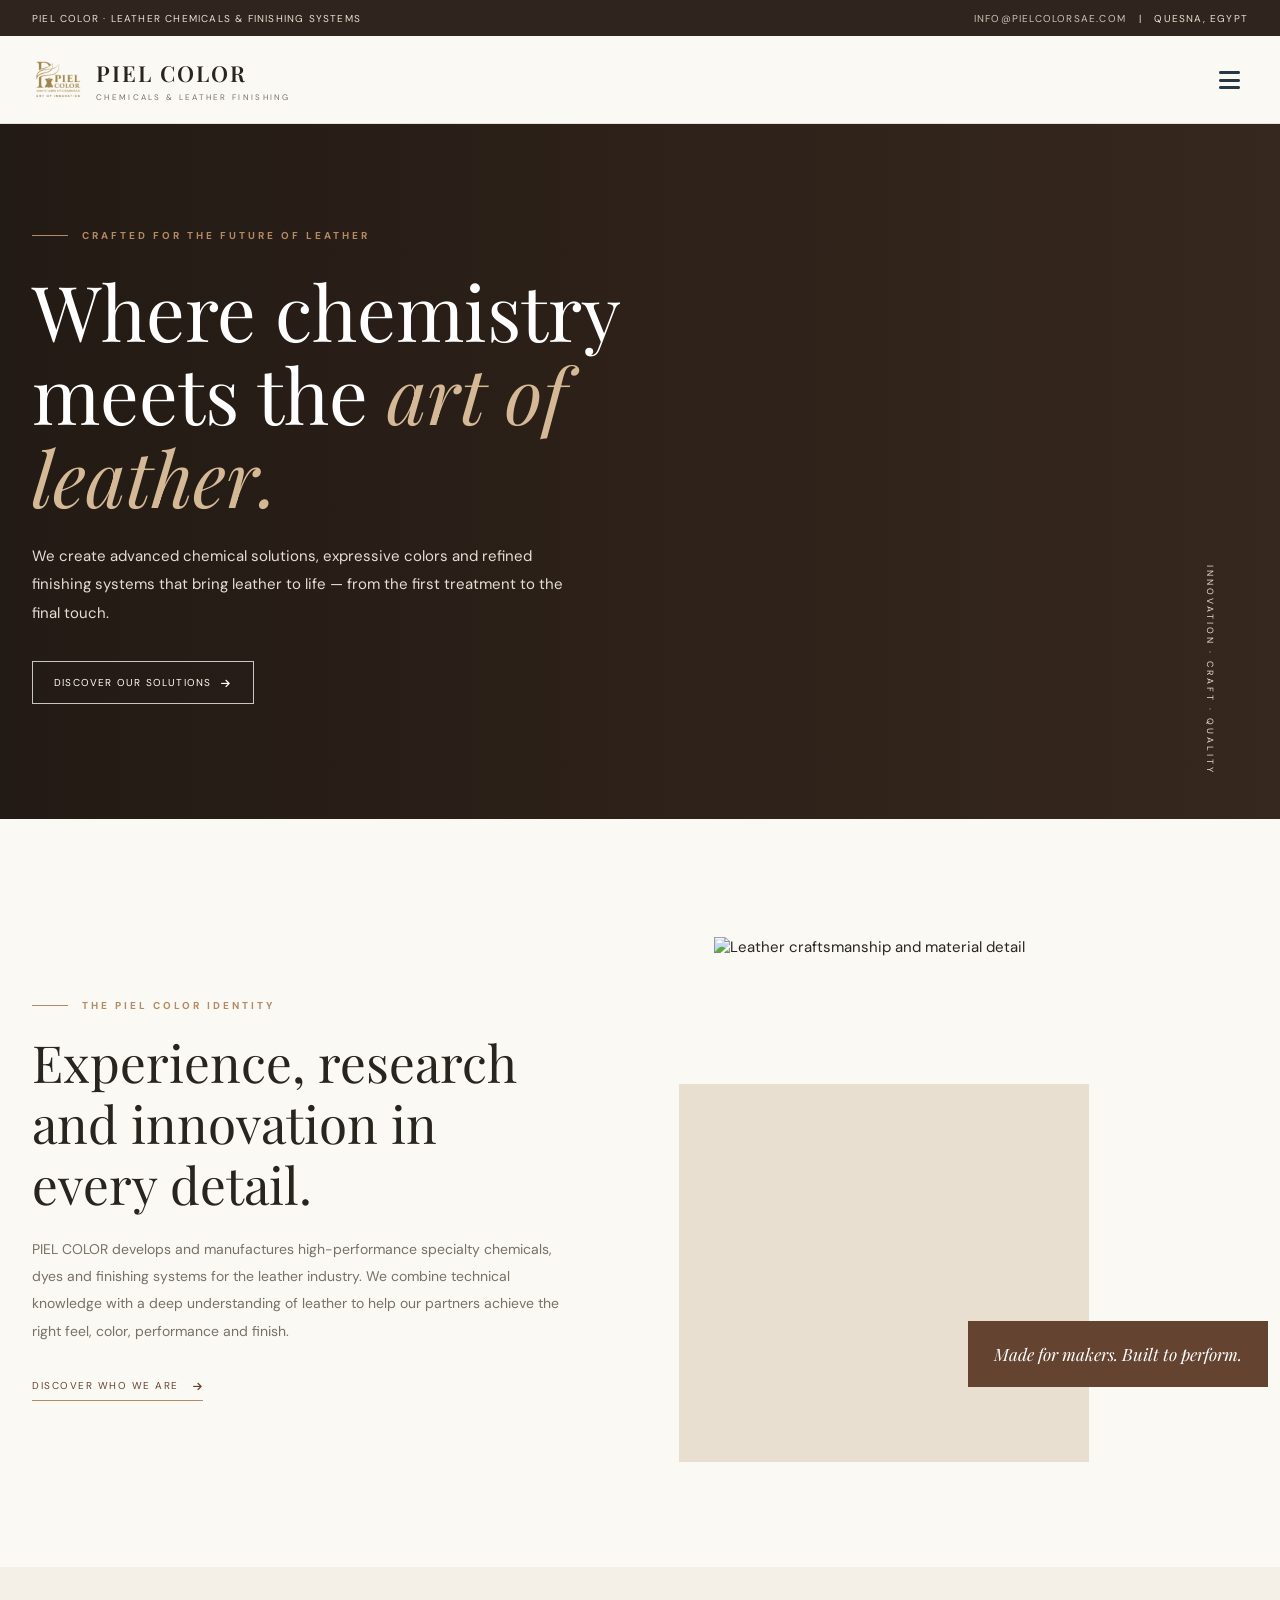
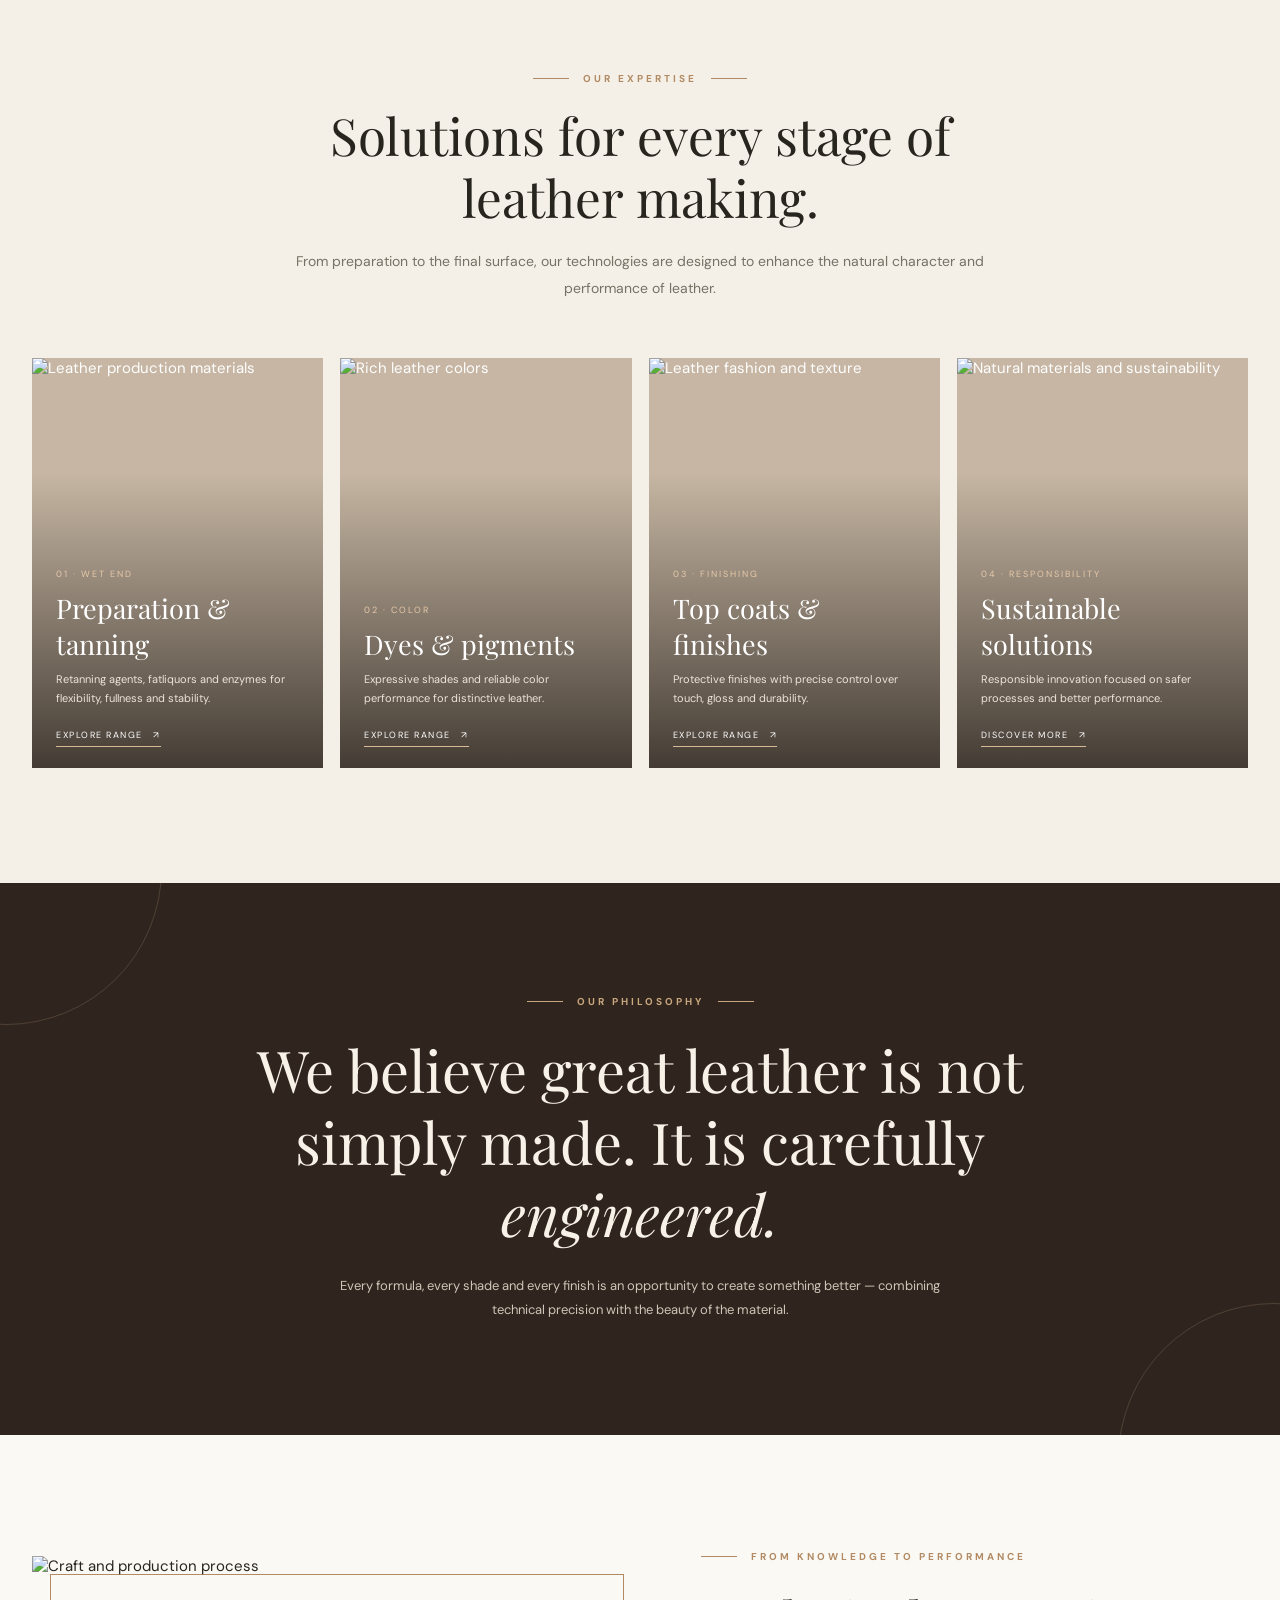
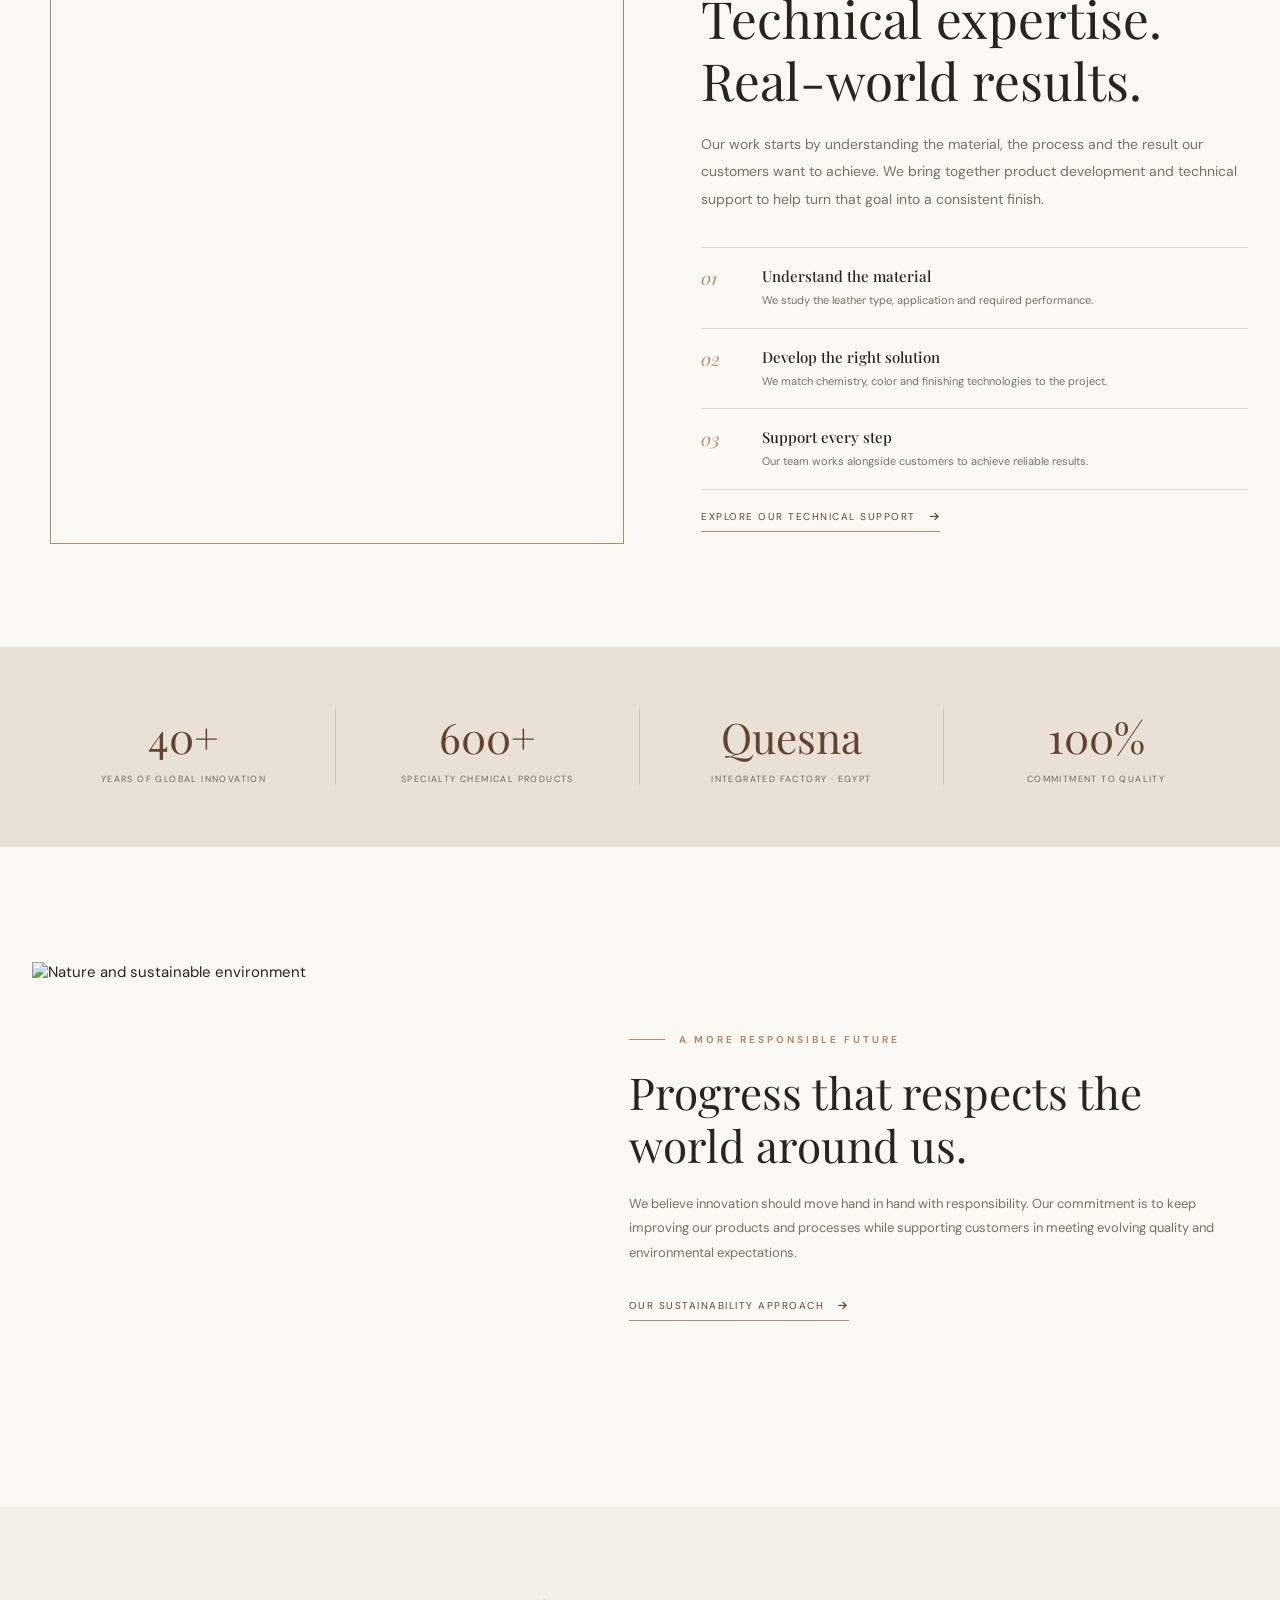
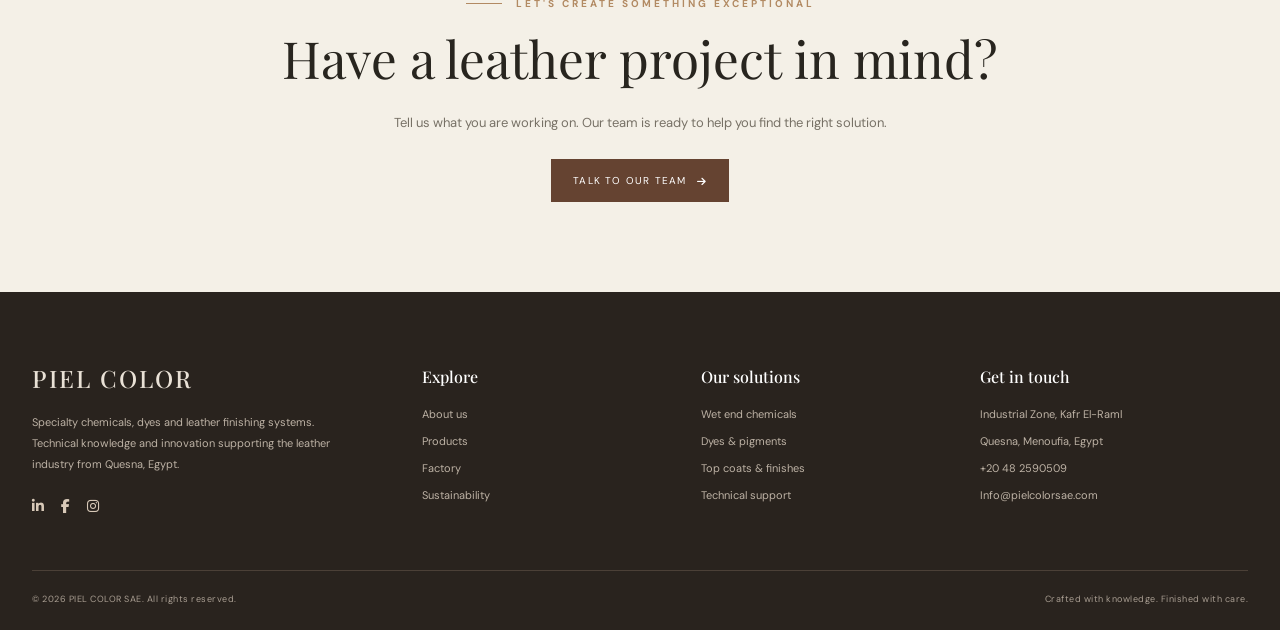
==== commit eec9f7d9: "@" ====
--- a/index.html
+++ b/index.html
@@ -9,95 +9,7 @@
   <link rel="preconnect" href="https://fonts.gstatic.com" crossorigin>
   <link href="https://fonts.googleapis.com/css2?family=DM+Sans:wght@400;500;600;700&family=Playfair+Display:wght@400;500;600;700&display=swap" rel="stylesheet">
   <link href="https://cdnjs.cloudflare.com/ajax/libs/font-awesome/6.5.0/css/all.min.css" rel="stylesheet">
-  <style>
-    :root{
-      --cream:#f4f0e7;--paper:#fbf9f4;--ink:#28251f;--muted:#777166;
-      --brown:#654331;--brown-dark:#30251e;--tan:#b28a63;--line:#ddd5c8;
-      --serif:'Playfair Display',Georgia,serif;--sans:'DM Sans',Arial,sans-serif;
-    }
-    *{box-sizing:border-box}html{scroll-behavior:smooth}body{margin:0;background:var(--paper);color:var(--ink);font-family:var(--sans);font-size:15px}
-    a{color:inherit;text-decoration:none}img{display:block;max-width:100%}.container{width:min(1220px,calc(100% - 64px));margin:auto}
-    .topline{height:36px;background:var(--brown-dark);color:#e8dfd2;font-size:10px;letter-spacing:1.2px;text-transform:uppercase;display:flex;align-items:center}
-    .topline .container{display:flex;justify-content:space-between;align-items:center}.topline a{opacity:.85}
-    header{height:88px;background:rgba(251,249,244,.96);position:sticky;top:0;z-index:20;border-bottom:1px solid rgba(101,67,49,.13);backdrop-filter:blur(12px)}
-    .nav-wrap{height:100%;display:flex;align-items:center;justify-content:space-between}
-    .brand{display:flex;align-items:center;gap:12px}.brand img{width:52px;height:52px;object-fit:contain}
-    .brand-name{font:600 22px var(--serif);letter-spacing:2px}.brand-sub{font-size:8px;letter-spacing:2.3px;color:var(--muted);margin-top:4px}
-    nav{display:flex;align-items:center;gap:31px;font-size:11px;letter-spacing:1.15px;text-transform:uppercase;color:#4d473f}
-    nav a{transition:.25s}nav a:hover{color:var(--tan)}
-    .nav-cta,.btn{display:inline-flex;align-items:center;justify-content:center;gap:10px;padding:14px 21px;border:1px solid var(--brown);font-size:10px;letter-spacing:1.2px;text-transform:uppercase;transition:.25s}
-    .nav-cta{background:var(--brown);color:#fff}.nav-cta:hover,.btn-dark:hover{background:#8b684c;border-color:#8b684c;color:#fff}
-    .menu-toggle{display:none;background:none;border:0;font-size:22px;color:var(--brown)}
-    .hero{min-height:650px;position:relative;display:flex;align-items:center;color:#fff;background:#38291f url('images/Factory/AHM_9640.jpg') center 54%/cover no-repeat}
-    .hero:before{content:"";position:absolute;inset:0;background:linear-gradient(90deg,rgba(28,22,17,.78) 0%,rgba(34,25,19,.52) 48%,rgba(34,25,19,.10) 100%)}
-    .hero-content{position:relative;z-index:1;padding:105px 0 115px;max-width:710px}
-    .eyebrow{font-size:10px;letter-spacing:3px;text-transform:uppercase;color:var(--tan);font-weight:700;display:flex;align-items:center;gap:14px}
-    .eyebrow:before{content:"";width:36px;height:1px;background:currentColor}
-    .hero h1{font:400 clamp(46px,6vw,78px)/1.08 var(--serif);margin:27px 0 24px;max-width:690px}
-    .hero h1 em{font-weight:400;color:#d5b996}.hero p{font-size:15px;line-height:1.9;color:#e6ded4;max-width:560px;margin:0 0 34px}
-    .btn-light{color:#fff;border-color:rgba(255,255,255,.75)}.btn-light:hover{background:#fff;color:var(--brown)}
-    .hero-note{position:absolute;right:5%;bottom:44px;z-index:2;writing-mode:vertical-rl;letter-spacing:3px;text-transform:uppercase;font-size:9px;color:#e8dfd2}
-    .intro{padding:118px 0 105px}.intro-grid{display:grid;grid-template-columns:1fr 1.05fr;gap:105px;align-items:center}
-    .intro h2,.section-heading h2,.process-copy h2,.cta h2{font:400 clamp(34px,4vw,52px)/1.2 var(--serif);margin:20px 0}
-    .intro p,.section-heading p,.process-copy p{line-height:1.95;color:var(--muted);font-size:14px}
-    .text-link{display:inline-flex;align-items:center;gap:14px;margin-top:20px;padding-bottom:8px;border-bottom:1px solid var(--tan);font-size:10px;letter-spacing:1.5px;text-transform:uppercase;color:var(--brown)}
-    .intro-visual{position:relative;padding:0 0 35px 35px}.intro-visual:before{content:"";position:absolute;left:0;bottom:0;width:72%;height:72%;background:#e8dfd1;z-index:0}
-    .intro-visual img{position:relative;z-index:1;width:100%;height:490px;object-fit:cover}
-    .image-caption{position:absolute;z-index:2;right:-20px;bottom:75px;background:var(--brown);color:#fff;padding:22px 26px;font:italic 17px var(--serif)}
-    .collections{padding:105px 0 115px;background:var(--cream)}
-    .section-heading{text-align:center;max-width:700px;margin:0 auto 55px}.section-heading .eyebrow{justify-content:center}
-    .section-heading .eyebrow:after{content:"";width:36px;height:1px;background:currentColor}
-    .collection-grid{display:grid;grid-template-columns:repeat(4,1fr);gap:17px}
-    .collection-card{position:relative;min-height:410px;overflow:hidden;background:#c6b6a3;color:#fff}
-    .collection-card img{position:absolute;inset:0;width:100%;height:100%;object-fit:cover;transition:transform .7s}
-    .collection-card:after{content:"";position:absolute;inset:0;background:linear-gradient(180deg,transparent 28%,rgba(24,19,15,.75) 100%)}
-    .collection-card:hover img{transform:scale(1.06)}
-    .collection-info{position:absolute;z-index:1;left:24px;right:24px;bottom:25px}
-    .collection-info span{font-size:9px;letter-spacing:2px;text-transform:uppercase;color:#e6c9a9}
-    .collection-info h3{font:400 27px var(--serif);margin:8px 0}
-    .collection-info p{font-size:11px;line-height:1.7;color:#eee4d9;margin:0 0 15px}
-    .collection-info a{font-size:9px;letter-spacing:1.5px;text-transform:uppercase;border-bottom:1px solid #d6b995;padding-bottom:5px}
-    .statement{padding:112px 0;background:var(--brown-dark);color:#f7f1e8;text-align:center;position:relative;overflow:hidden}
-    .statement:before,.statement:after{content:"";position:absolute;width:310px;height:310px;border:1px solid rgba(220,190,158,.18);border-radius:50%}
-    .statement:before{left:-150px;top:-170px}.statement:after{right:-150px;bottom:-180px}
-    .statement .eyebrow{justify-content:center;color:#c9a77f}.statement .eyebrow:after{content:"";width:36px;height:1px;background:currentColor}
-    .statement h2{font:400 clamp(34px,4.5vw,58px)/1.25 var(--serif);max-width:900px;margin:25px auto}
-    .statement p{max-width:650px;margin:0 auto;color:#cfc4b7;line-height:1.9;font-size:13px}
-    .process{padding:115px 0}.process-grid{display:grid;grid-template-columns:1.05fr 1fr;gap:95px;align-items:center}
-    .process-photo{height:570px;position:relative}.process-photo img{width:100%;height:100%;object-fit:cover}
-    .process-photo:after{content:"";position:absolute;inset:18px -18px -18px 18px;border:1px solid var(--tan);z-index:-1}
-    .process-copy .eyebrow{margin-bottom:25px}.process-copy h2{margin-top:0}
-    .process-steps{margin-top:34px;border-top:1px solid var(--line)}
-    .step{display:grid;grid-template-columns:45px 1fr;gap:16px;padding:18px 0;border-bottom:1px solid var(--line)}
-    .step b{font:italic 18px var(--serif);color:var(--tan)}.step h4{font:500 15px var(--serif);margin:0 0 5px}.step p{font-size:11px;line-height:1.7;margin:0}
-    .numbers{background:#e9e1d5;padding:62px 0}.numbers-grid{display:grid;grid-template-columns:repeat(4,1fr);text-align:center}
-    .number{border-right:1px solid #cfc3b3}.number:last-child{border:0}.number strong{font:400 42px var(--serif);color:var(--brown)}.number span{display:block;font-size:9px;letter-spacing:1.4px;text-transform:uppercase;color:#71675b;margin-top:8px}
-    .sustain{padding:115px 0}.sustain-grid{display:grid;grid-template-columns:.9fr 1.1fr;gap:90px;align-items:center}
-    .sustain-photo{height:430px}.sustain-photo img{width:100%;height:100%;object-fit:cover}
-    .sustain-copy h2{font:400 44px/1.2 var(--serif);margin:20px 0}.sustain-copy p{color:var(--muted);font-size:13px;line-height:1.9}
-    .cta{padding:90px 0;background:var(--cream);text-align:center}.cta h2{max-width:750px;margin:18px auto 25px}.cta p{color:var(--muted);font-size:13px;margin-bottom:28px}
-    .btn-dark{background:var(--brown);color:#fff}
-    footer{background:#29231e;color:#e9e1d6;padding:70px 0 25px}
-    .footer-grid{display:grid;grid-template-columns:1.5fr 1fr 1fr 1.2fr;gap:55px;padding-bottom:55px}
-    .footer-brand{font:500 24px var(--serif);letter-spacing:2px}.footer-text{max-width:310px;color:#bdb2a5;font-size:11px;line-height:1.9;margin-top:18px}
-    footer h4{font:500 16px var(--serif);margin:4px 0 20px;color:#fff}footer ul{list-style:none;padding:0;margin:0}footer li{margin:0 0 13px;font-size:11px;color:#bdb2a5}footer a:hover{color:#d7b58e}
-    .footer-bottom{border-top:1px solid #4b4037;padding-top:22px;display:flex;justify-content:space-between;color:#a99e92;font-size:9px;letter-spacing:.5px}
-    .social{display:flex;gap:17px;margin-top:22px}.social a{font-size:14px;color:#d8c9b8}
-    @media(max-width:1000px){nav{gap:15px}.nav-cta{padding:12px}.intro-grid,.process-grid,.sustain-grid{gap:45px}.collection-grid{grid-template-columns:repeat(2,1fr)}.footer-grid{grid-template-columns:repeat(2,1fr)}}
-    @media(max-width:760px){
-      .container{width:min(100% - 38px,600px)}.topline .container{justify-content:center}.topline .top-right{display:none}
-      header{height:72px}.brand img{width:43px;height:43px}.brand-name{font-size:19px}.menu-toggle{display:block}
-      nav{display:none;position:absolute;top:72px;left:0;right:0;background:var(--paper);padding:25px 25px 30px;align-items:stretch;gap:0;box-shadow:0 15px 20px #0001}
-      nav.open{display:flex;flex-direction:column}nav a{padding:13px 0;border-bottom:1px solid var(--line)}.nav-cta{display:none}
-      .hero{min-height:600px;background-position:58% center}.hero-content{padding:85px 0}.hero h1{font-size:48px}.hero-note{display:none}
-      .intro,.collections,.process,.sustain{padding:75px 0}.intro-grid,.process-grid,.sustain-grid{grid-template-columns:1fr;gap:40px}
-      .intro-visual{padding-left:18px}.intro-visual img{height:370px}.image-caption{right:-5px;bottom:50px}
-      .collection-grid{gap:12px}.collection-card{min-height:330px}.collection-info{left:16px;right:16px;bottom:18px}.collection-info h3{font-size:23px}
-      .statement{padding:80px 0}.process-photo{height:390px;margin-right:15px}.numbers-grid{grid-template-columns:repeat(2,1fr);gap:28px}.number:nth-child(2){border:0}.number strong{font-size:35px}
-      .sustain-photo{height:320px}.sustain-copy h2{font-size:37px}.footer-grid{grid-template-columns:1fr 1fr;gap:35px 22px}.footer-bottom{gap:12px;flex-direction:column}
-    }
-    @media(max-width:430px){.collection-grid{grid-template-columns:1fr}.collection-card{min-height:390px}.footer-grid{grid-template-columns:1fr}.hero h1{font-size:42px}}
-  </style>
+  <link rel="stylesheet" href="assets/Css/Index.css">
 </head>
 <body>
   <div class="topline"><div class="container"><div>PIEL COLOR · Leather chemicals & finishing systems</div><div class="top-right"><a href="mailto:Info@pielcolorsae.com">Info@pielcolorsae.com</a> &nbsp; | &nbsp; Quesna, Egypt</div></div></div>
@@ -236,6 +148,7 @@
       <div class="footer-bottom"><span>© 2026 PIEL COLOR SAE. All rights reserved.</span><span>Crafted with knowledge. Finished with care.</span></div>
     </div>
   </footer>
+  <script src="assets/Js/index.js"></script>
   <script>
     const toggle=document.getElementById('menuToggle');
     const nav=document.getElementById('mainNav');
--- a/assets/Css/Index.css
+++ b/assets/Css/Index.css
@@ -0,0 +1,154 @@
+
+    :root{
+      --cream:#f4f0e7;--paper:#fbf9f4;--ink:#28251f;--muted:#777166;
+      --brown:#654331;--brown-dark:#30251e;--tan:#b28a63;--line:#ddd5c8;
+      --serif:'Playfair Display',Georgia,serif;--sans:'DM Sans',Arial,sans-serif;
+    }
+    *{box-sizing:border-box}html{scroll-behavior:smooth}body{margin:0;background:var(--paper);color:var(--ink);font-family:var(--sans);font-size:15px}
+    a{color:inherit;text-decoration:none}img{display:block;max-width:100%}.container{width:min(1220px,calc(100% - 64px));margin:auto}
+    .topline{height:36px;background:var(--brown-dark);color:#e8dfd2;font-size:10px;letter-spacing:1.2px;text-transform:uppercase;display:flex;align-items:center}
+    .topline .container{display:flex;justify-content:space-between;align-items:center}.topline a{opacity:.85}
+    header{height:88px;background:rgba(251,249,244,.96);position:sticky;top:0;z-index:20;border-bottom:1px solid rgba(101,67,49,.13);backdrop-filter:blur(12px)}
+    .nav-wrap{height:100%;display:flex;align-items:center;justify-content:space-between}
+    .brand{display:flex;align-items:center;gap:12px}.brand img{width:52px;height:52px;object-fit:contain}
+    .brand-name{font:600 22px var(--serif);letter-spacing:2px}.brand-sub{font-size:8px;letter-spacing:2.3px;color:var(--muted);margin-top:4px}
+    nav{display:flex;align-items:center;gap:31px;font-size:11px;letter-spacing:1.15px;text-transform:uppercase;color:#4d473f}
+    nav a{transition:.25s}nav a:hover{color:var(--tan)}
+    .nav-cta,.btn{display:inline-flex;align-items:center;justify-content:center;gap:10px;padding:14px 21px;border:1px solid var(--brown);font-size:10px;letter-spacing:1.2px;text-transform:uppercase;transition:.25s}
+    .nav-cta{background:var(--brown);color:#fff}.nav-cta:hover,.btn-dark:hover{background:#8b684c;border-color:#8b684c;color:#fff}
+    .menu-toggle{display:none;background:none;border:0;font-size:22px;color:var(--brown)}
+    .hero{min-height:650px;position:relative;display:flex;align-items:center;color:#fff;background:#38291f url('/Images/Factory/AHM_9640.jpg') center 54%/cover no-repeat}
+    .hero:before{content:"";position:absolute;inset:0;background:linear-gradient(90deg,rgba(28,22,17,.78) 0%,rgba(34,25,19,.52) 48%,rgba(34,25,19,.10) 100%)}
+    .hero-content{position:relative;z-index:1;padding:105px 0 115px;max-width:710px}
+    .eyebrow{font-size:10px;letter-spacing:3px;text-transform:uppercase;color:var(--tan);font-weight:700;display:flex;align-items:center;gap:14px}
+    .eyebrow:before{content:"";width:36px;height:1px;background:currentColor}
+    .hero h1{font:400 clamp(46px,6vw,78px)/1.08 var(--serif);margin:27px 0 24px;max-width:690px}
+    .hero h1 em{font-weight:400;color:#d5b996}.hero p{font-size:15px;line-height:1.9;color:#e6ded4;max-width:560px;margin:0 0 34px}
+    .btn-light{color:#fff;border-color:rgba(255,255,255,.75)}.btn-light:hover{background:#fff;color:var(--brown)}
+    .hero-note{position:absolute;right:5%;bottom:44px;z-index:2;writing-mode:vertical-rl;letter-spacing:3px;text-transform:uppercase;font-size:9px;color:#e8dfd2}
+    .intro{padding:118px 0 105px}.intro-grid{display:grid;grid-template-columns:1fr 1.05fr;gap:105px;align-items:center}
+    .intro h2,.section-heading h2,.process-copy h2,.cta h2{font:400 clamp(34px,4vw,52px)/1.2 var(--serif);margin:20px 0}
+    .intro p,.section-heading p,.process-copy p{line-height:1.95;color:var(--muted);font-size:14px}
+    .text-link{display:inline-flex;align-items:center;gap:14px;margin-top:20px;padding-bottom:8px;border-bottom:1px solid var(--tan);font-size:10px;letter-spacing:1.5px;text-transform:uppercase;color:var(--brown)}
+    .intro-visual{position:relative;padding:0 0 35px 35px}.intro-visual:before{content:"";position:absolute;left:0;bottom:0;width:72%;height:72%;background:#e8dfd1;z-index:0}
+    .intro-visual img{position:relative;z-index:1;width:100%;height:490px;object-fit:cover}
+    .image-caption{position:absolute;z-index:2;right:-20px;bottom:75px;background:var(--brown);color:#fff;padding:22px 26px;font:italic 17px var(--serif)}
+    .collections{padding:105px 0 115px;background:var(--cream)}
+    .section-heading{text-align:center;max-width:700px;margin:0 auto 55px}.section-heading .eyebrow{justify-content:center}
+    .section-heading .eyebrow:after{content:"";width:36px;height:1px;background:currentColor}
+    .collection-grid{display:grid;grid-template-columns:repeat(4,1fr);gap:17px}
+    .collection-card{position:relative;min-height:410px;overflow:hidden;background:#c6b6a3;color:#fff}
+    .collection-card img{position:absolute;inset:0;width:100%;height:100%;object-fit:cover;transition:transform .7s}
+    .collection-card:after{content:"";position:absolute;inset:0;background:linear-gradient(180deg,transparent 28%,rgba(24,19,15,.75) 100%)}
+    .collection-card:hover img{transform:scale(1.06)}
+    .collection-info{position:absolute;z-index:1;left:24px;right:24px;bottom:25px}
+    .collection-info span{font-size:9px;letter-spacing:2px;text-transform:uppercase;color:#e6c9a9}
+    .collection-info h3{font:400 27px var(--serif);margin:8px 0}
+    .collection-info p{font-size:11px;line-height:1.7;color:#eee4d9;margin:0 0 15px}
+    .collection-info a{font-size:9px;letter-spacing:1.5px;text-transform:uppercase;border-bottom:1px solid #d6b995;padding-bottom:5px}
+    .statement{padding:112px 0;background:var(--brown-dark);color:#f7f1e8;text-align:center;position:relative;overflow:hidden}
+    .statement:before,.statement:after{content:"";position:absolute;width:310px;height:310px;border:1px solid rgba(220,190,158,.18);border-radius:50%}
+    .statement:before{left:-150px;top:-170px}.statement:after{right:-150px;bottom:-180px}
+    .statement .eyebrow{justify-content:center;color:#c9a77f}.statement .eyebrow:after{content:"";width:36px;height:1px;background:currentColor}
+    .statement h2{font:400 clamp(34px,4.5vw,58px)/1.25 var(--serif);max-width:900px;margin:25px auto}
+    .statement p{max-width:650px;margin:0 auto;color:#cfc4b7;line-height:1.9;font-size:13px}
+    .process{padding:115px 0}.process-grid{display:grid;grid-template-columns:1.05fr 1fr;gap:95px;align-items:center}
+    .process-photo{height:570px;position:relative}.process-photo img{width:100%;height:100%;object-fit:cover}
+    .process-photo:after{content:"";position:absolute;inset:18px -18px -18px 18px;border:1px solid var(--tan);z-index:-1}
+    .process-copy .eyebrow{margin-bottom:25px}.process-copy h2{margin-top:0}
+    .process-steps{margin-top:34px;border-top:1px solid var(--line)}
+    .step{display:grid;grid-template-columns:45px 1fr;gap:16px;padding:18px 0;border-bottom:1px solid var(--line)}
+    .step b{font:italic 18px var(--serif);color:var(--tan)}.step h4{font:500 15px var(--serif);margin:0 0 5px}.step p{font-size:11px;line-height:1.7;margin:0}
+    .numbers{background:#e9e1d5;padding:62px 0}.numbers-grid{display:grid;grid-template-columns:repeat(4,1fr);text-align:center}
+    .number{border-right:1px solid #cfc3b3}.number:last-child{border:0}.number strong{font:400 42px var(--serif);color:var(--brown)}.number span{display:block;font-size:9px;letter-spacing:1.4px;text-transform:uppercase;color:#71675b;margin-top:8px}
+    .sustain{padding:115px 0}.sustain-grid{display:grid;grid-template-columns:.9fr 1.1fr;gap:90px;align-items:center}
+    .sustain-photo{height:430px}.sustain-photo img{width:100%;height:100%;object-fit:cover}
+    .sustain-copy h2{font:400 44px/1.2 var(--serif);margin:20px 0}.sustain-copy p{color:var(--muted);font-size:13px;line-height:1.9}
+    .cta{padding:90px 0;background:var(--cream);text-align:center}.cta h2{max-width:750px;margin:18px auto 25px}.cta p{color:var(--muted);font-size:13px;margin-bottom:28px}
+    .btn-dark{background:var(--brown);color:#fff}
+    footer{background:#29231e;color:#e9e1d6;padding:70px 0 25px}
+    .footer-grid{display:grid;grid-template-columns:1.5fr 1fr 1fr 1.2fr;gap:55px;padding-bottom:55px}
+    .footer-brand{font:500 24px var(--serif);letter-spacing:2px}.footer-text{max-width:310px;color:#bdb2a5;font-size:11px;line-height:1.9;margin-top:18px}
+    footer h4{font:500 16px var(--serif);margin:4px 0 20px;color:#fff}footer ul{list-style:none;padding:0;margin:0}footer li{margin:0 0 13px;font-size:11px;color:#bdb2a5}footer a:hover{color:#d7b58e}
+    .footer-bottom{border-top:1px solid #4b4037;padding-top:22px;display:flex;justify-content:space-between;color:#a99e92;font-size:9px;letter-spacing:.5px}
+    .social{display:flex;gap:17px;margin-top:22px}.social a{font-size:14px;color:#d8c9b8}
+    @media(max-width:1000px){nav{gap:15px}.nav-cta{padding:12px}.intro-grid,.process-grid,.sustain-grid{gap:45px}.collection-grid{grid-template-columns:repeat(2,1fr)}.footer-grid{grid-template-columns:repeat(2,1fr)}}
+    @media(max-width:760px){
+      .container{width:min(100% - 38px,600px)}.topline .container{justify-content:center}.topline .top-right{display:none}
+      header{height:72px}.brand img{width:43px;height:43px}.brand-name{font-size:19px}.menu-toggle{display:block}
+      nav{display:none;position:absolute;top:72px;left:0;right:0;background:var(--paper);padding:25px 25px 30px;align-items:stretch;gap:0;box-shadow:0 15px 20px #0001}
+      nav.open{display:flex;flex-direction:column}nav a{padding:13px 0;border-bottom:1px solid var(--line)}.nav-cta{display:none}
+      .hero{min-height:600px;background-position:58% center}.hero-content{padding:85px 0}.hero h1{font-size:48px}.hero-note{display:none}
+      .intro,.collections,.process,.sustain{padding:75px 0}.intro-grid,.process-grid,.sustain-grid{grid-template-columns:1fr;gap:40px}
+      .intro-visual{padding-left:18px}.intro-visual img{height:370px}.image-caption{right:-5px;bottom:50px}
+      .collection-grid{gap:12px}.collection-card{min-height:330px}.collection-info{left:16px;right:16px;bottom:18px}.collection-info h3{font-size:23px}
+      .statement{padding:80px 0}.process-photo{height:390px;margin-right:15px}.numbers-grid{grid-template-columns:repeat(2,1fr);gap:28px}.number:nth-child(2){border:0}.number strong{font-size:35px}
+      .sustain-photo{height:320px}.sustain-copy h2{font-size:37px}.footer-grid{grid-template-columns:1fr 1fr;gap:35px 22px}.footer-bottom{gap:12px;flex-direction:column}
+    }
+    /* Mobile Navigation */
+.menu-toggle {
+    display: none;
+    border: none;
+    background: transparent;
+    color: #263746;
+    font-size: 24px;
+    cursor: pointer;
+    padding: 8px;
+    z-index: 10001;
+}
+
+@media (max-width: 1399px) {
+
+    .nav-wrap {
+        position: relative;
+    }
+
+    .menu-toggle {
+        display: flex;
+        align-items: center;
+        justify-content: center;
+    }
+
+    #mainNav {
+        display: none;
+        position: absolute;
+        top: 100%;
+        left: 0;
+        right: 0;
+        width: 100%;
+        background: #fffdf9;
+        flex-direction: column;
+        align-items: stretch;
+        gap: 0;
+        padding: 15px 20px;
+        border-radius: 0 0 12px 12px;
+        box-shadow: 0 12px 25px rgba(0, 0, 0, 0.12);
+        z-index: 10000;
+    }
+
+    #mainNav.active {
+        display: flex;
+    }
+
+    #mainNav a {
+        padding: 13px 5px;
+        border-bottom: 1px solid #eee5da;
+    }
+
+    #mainNav a:last-child {
+        border-bottom: none;
+    }
+
+    .nav-cta {
+        display: none;
+    }
+}
+
+
+    @media(max-width:430px){.collection-grid{grid-template-columns:1fr}.collection-card{min-height:390px}.footer-grid{grid-template-columns:1fr}.hero h1{font-size:42px}}
+
+    @media screen and (min-width:1400px) {
+    #mainNav {
+        display: flex !important;
+    }
+}
